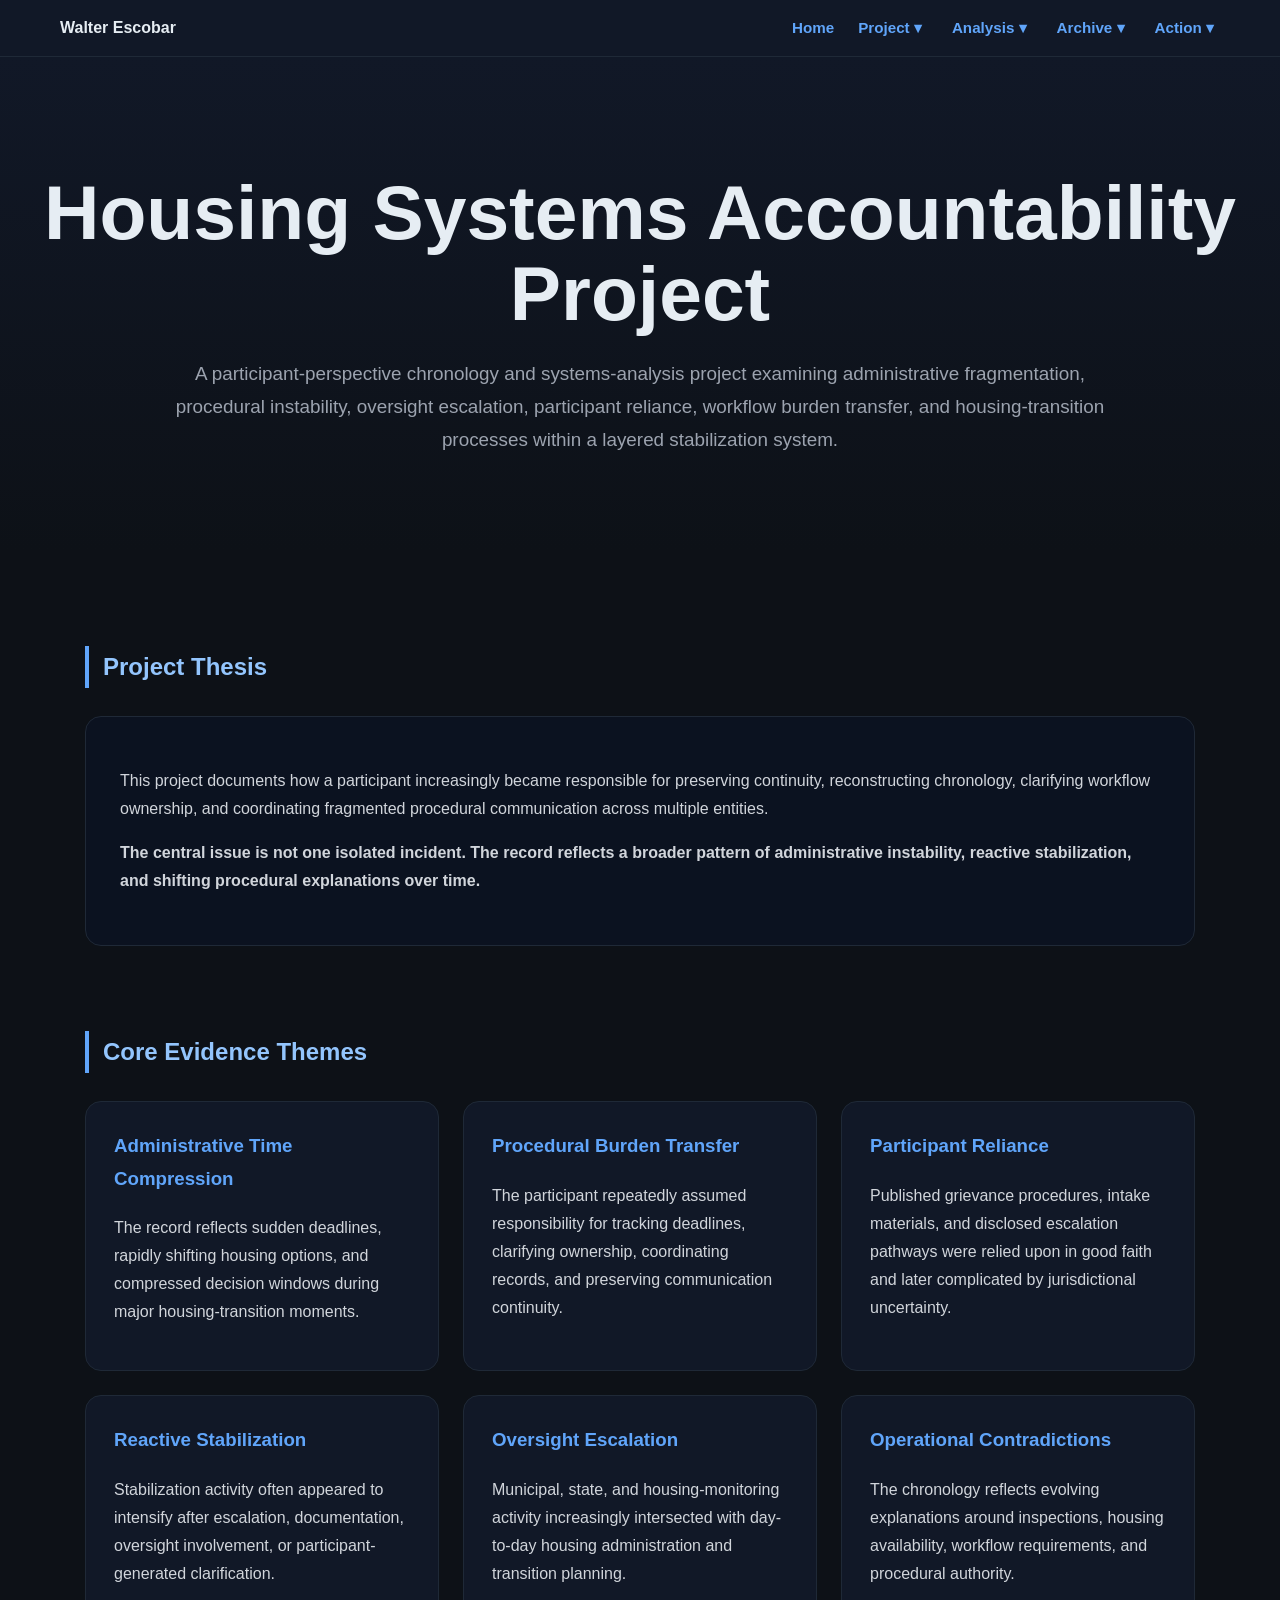
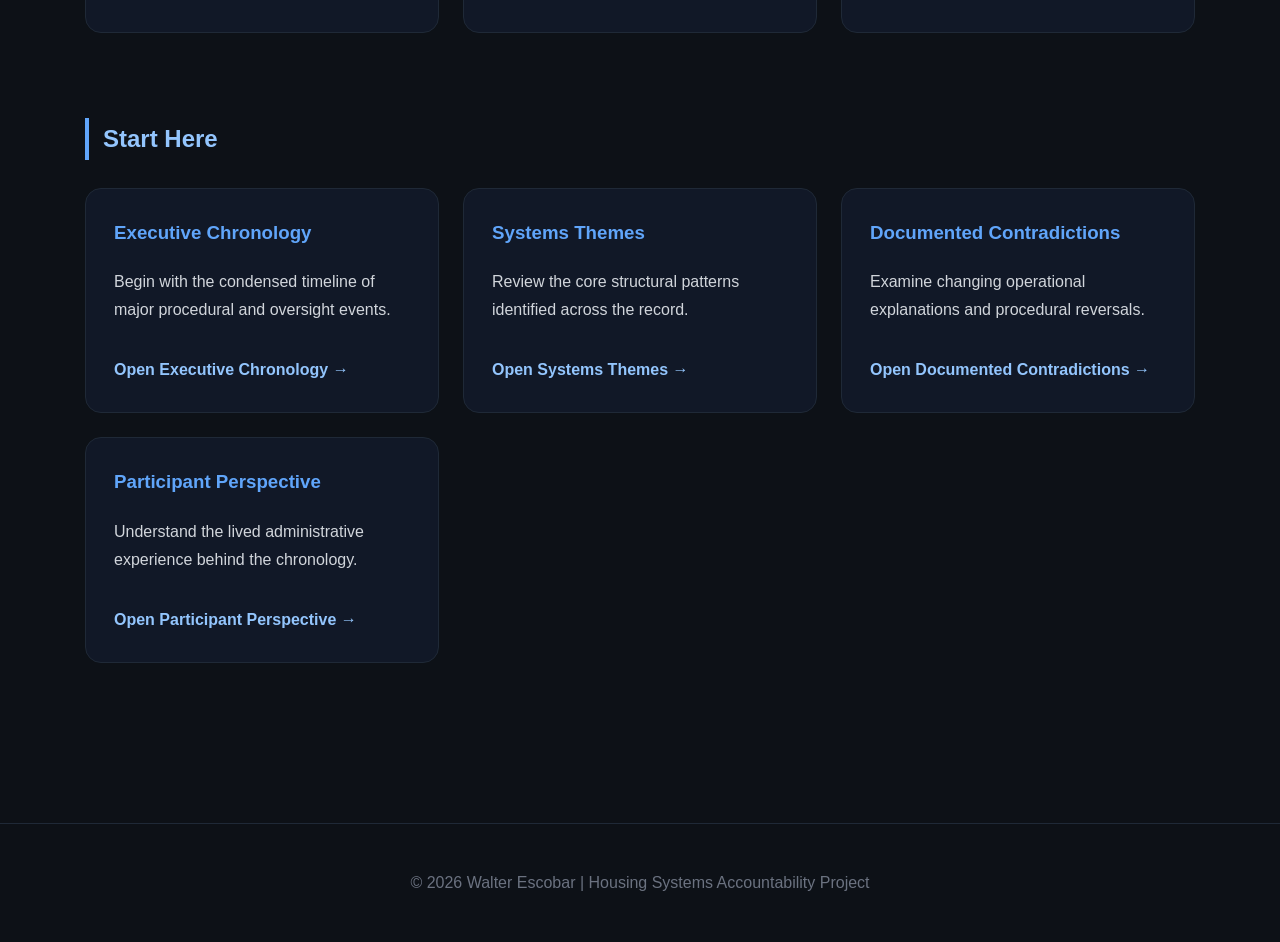
==== index.html @ 6ca8e0bc "Update index.html" ====
<!DOCTYPE html>
<html lang="en">
<head>
<meta charset="UTF-8" />
<meta name="viewport" content="width=device-width, initial-scale=1.0"/>

<title>Walter Escobar | Housing Systems Accountability Project</title>

<style>
:root {
  --bg:#0d1117;
  --panel:#111827;
  --panel2:#0b1220;
  --text:#e6edf3;
  --muted:#9ca3af;
  --soft:#d1d5db;
  --blue:#60a5fa;
  --blue2:#93c5fd;
  --line:#1f2937;
}

* {
  box-sizing:border-box;
}

body {
  margin:0;
  background:var(--bg);
  color:var(--text);
  font-family:Arial, sans-serif;
  line-height:1.75;
}

nav {
  background:var(--panel);
  border-bottom:1px solid var(--line);
  position:sticky;
  top:0;
  z-index:999;
}

.nav-wrap {
  max-width:1200px;
  margin:auto;
  display:flex;
  justify-content:space-between;
  align-items:center;
  padding:14px 20px;
}

.logo {
  color:var(--text);
  text-decoration:none;
  font-weight:bold;
}

.menu {
  display:flex;
  gap:18px;
  align-items:center;
}

.menu a,
.dropbtn {
  color:var(--blue);
  text-decoration:none;
  font-weight:bold;
  background:none;
  border:none;
  font-size:0.95rem;
  cursor:pointer;
}

.menu a:hover,
.dropbtn:hover {
  color:var(--blue2);
}

.dropdown {
  position:relative;
}

.dropdown-content {
  display:none;
  position:absolute;
  top:100%;
  left:0;
  background:var(--panel);
  border:1px solid var(--line);
  border-radius:10px;
  min-width:230px;
  padding:10px 0;
  box-shadow:0 15px 30px rgba(0,0,0,.35);
}

.dropdown-content a {
  display:block;
  padding:10px 16px;
  color:var(--soft);
}

.dropdown-content a:hover {
  background:var(--panel2);
  color:var(--blue2);
}

.dropdown:hover .dropdown-content {
  display:block;
}

.menu-toggle {
  display:none;
}

.menu-icon {
  display:none;
  color:var(--blue);
  font-size:1.6rem;
  cursor:pointer;
}

.hero {
  padding:115px 20px 95px;
  text-align:center;
  background:linear-gradient(to bottom,var(--panel),var(--bg));
}

.hero h1 {
  font-size:clamp(2.5rem,7vw,4.8rem);
  line-height:1.05;
  margin:0 0 24px;
}

.hero p {
  max-width:980px;
  margin:auto;
  color:var(--muted);
  font-size:1.18rem;
}

.container {
  max-width:1150px;
  margin:auto;
  padding:75px 20px;
}

.section {
  margin-bottom:85px;
}

.section h2 {
  color:var(--blue2);
  border-left:4px solid var(--blue);
  padding-left:14px;
  margin-bottom:28px;
}

.statement {
  background:var(--panel2);
  border:1px solid var(--line);
  border-radius:16px;
  padding:34px;
}

.statement p {
  color:var(--soft);
}

.grid {
  display:grid;
  grid-template-columns:repeat(auto-fit,minmax(260px,1fr));
  gap:24px;
}

.card {
  background:var(--panel);
  border:1px solid var(--line);
  border-radius:16px;
  padding:28px;
}

.card h3 {
  margin-top:0;
  color:var(--blue);
}

.card p {
  color:var(--soft);
}

.card a {
  display:inline-block;
  margin-top:16px;
  color:var(--blue2);
  text-decoration:none;
  font-weight:bold;
}

.highlight {
  color:var(--blue2);
  font-weight:bold;
}

footer {
  text-align:center;
  padding:45px 20px;
  border-top:1px solid var(--line);
  color:#6b7280;
}

@media(max-width:800px) {
  .nav-wrap {
    flex-wrap:wrap;
  }

  .menu-icon {
    display:block;
  }

  .menu {
    display:none;
    width:100%;
    flex-direction:column;
    align-items:flex-start;
    padding-top:16px;
  }

  .menu-toggle:checked ~ .menu {
    display:flex;
  }

  .dropdown {
    width:100%;
  }

  .dropbtn {
    padding:8px 0;
  }

  .dropdown-content {
    position:static;
    display:block;
    box-shadow:none;
    border:none;
    background:transparent;
    padding-left:14px;
  }

  .dropdown-content a {
    padding:8px 0;
  }
}
</style>
</head>

<body>

<nav>
  <div class="nav-wrap">
    <a class="logo" href="index.html">Walter Escobar</a>

    <input type="checkbox" id="menu-toggle" class="menu-toggle">
    <label for="menu-toggle" class="menu-icon">☰</label>

    <div class="menu">
      <a href="index.html">Home</a>

      <div class="dropdown">
        <button class="dropbtn">Project ▾</button>
        <div class="dropdown-content">
          <a href="casestudy.html">Case Study</a>
          <a href="participant-perspective.html">Participant Perspective</a>
          <a href="methodology.html">Methodology</a>
        </div>
      </div>

      <div class="dropdown">
        <button class="dropbtn">Analysis ▾</button>
        <div class="dropdown-content">
          <a href="executive-chronology.html">Executive Chronology</a>
          <a href="systems-themes.html">Systems Themes</a>
          <a href="documented-contradictions.html">Documented Contradictions</a>
          <a href="analysis.html">Analysis</a>
        </div>
      </div>

      <div class="dropdown">
        <button class="dropbtn">Archive ▾</button>
        <div class="dropdown-content">
          <a href="timeline.html">Timeline</a>
          <a href="evidence.html">Evidence</a>
        </div>
      </div>

      <div class="dropdown">
        <button class="dropbtn">Action ▾</button>
        <div class="dropdown-content">
          <a href="initiatives.html">Initiatives</a>
          <a href="contact.html">Contact</a>
        </div>
      </div>
    </div>
  </div>
</nav>

<section class="hero">
  <h1>Housing Systems Accountability Project</h1>

  <p>
    A participant-perspective chronology and systems-analysis project examining
    administrative fragmentation, procedural instability, oversight escalation,
    participant reliance, workflow burden transfer, and housing-transition processes
    within a layered stabilization system.
  </p>
</section>

<div class="container">

  <section class="section">
    <h2>Project Thesis</h2>

    <div class="statement">
      <p>
        This project documents how a participant increasingly became responsible for
        preserving continuity, reconstructing chronology, clarifying workflow ownership,
        and coordinating fragmented procedural communication across multiple entities.
      </p>

      <p class="highlight">
        The central issue is not one isolated incident. The record reflects a broader
        pattern of administrative instability, reactive stabilization, and shifting
        procedural explanations over time.
      </p>
    </div>
  </section>

  <section class="section">
    <h2>Core Evidence Themes</h2>

    <div class="grid">

      <div class="card">
        <h3>Administrative Time Compression</h3>
        <p>
          The record reflects sudden deadlines, rapidly shifting housing options,
          and compressed decision windows during major housing-transition moments.
        </p>
      </div>

      <div class="card">
        <h3>Procedural Burden Transfer</h3>
        <p>
          The participant repeatedly assumed responsibility for tracking deadlines,
          clarifying ownership, coordinating records, and preserving communication continuity.
        </p>
      </div>

      <div class="card">
        <h3>Participant Reliance</h3>
        <p>
          Published grievance procedures, intake materials, and disclosed escalation pathways
          were relied upon in good faith and later complicated by jurisdictional uncertainty.
        </p>
      </div>

      <div class="card">
        <h3>Reactive Stabilization</h3>
        <p>
          Stabilization activity often appeared to intensify after escalation,
          documentation, oversight involvement, or participant-generated clarification.
        </p>
      </div>

      <div class="card">
        <h3>Oversight Escalation</h3>
        <p>
          Municipal, state, and housing-monitoring activity increasingly intersected
          with day-to-day housing administration and transition planning.
        </p>
      </div>

      <div class="card">
        <h3>Operational Contradictions</h3>
        <p>
          The chronology reflects evolving explanations around inspections,
          housing availability, workflow requirements, and procedural authority.
        </p>
      </div>

    </div>
  </section>

  <section class="section">
    <h2>Start Here</h2>

    <div class="grid">

      <div class="card">
        <h3>Executive Chronology</h3>
        <p>
          Begin with the condensed timeline of major procedural and oversight events.
        </p>
        <a href="executive-chronology.html">Open Executive Chronology →</a>
      </div>

      <div class="card">
        <h3>Systems Themes</h3>
        <p>
          Review the core structural patterns identified across the record.
        </p>
        <a href="systems-themes.html">Open Systems Themes →</a>
      </div>

      <div class="card">
        <h3>Documented Contradictions</h3>
        <p>
          Examine changing operational explanations and procedural reversals.
        </p>
        <a href="documented-contradictions.html">Open Documented Contradictions →</a>
      </div>

      <div class="card">
        <h3>Participant Perspective</h3>
        <p>
          Understand the lived administrative experience behind the chronology.
        </p>
        <a href="participant-perspective.html">Open Participant Perspective →</a>
      </div>

    </div>
  </section>

</div>

<footer>
  © 2026 Walter Escobar | Housing Systems Accountability Project
</footer>

</body>
</html>
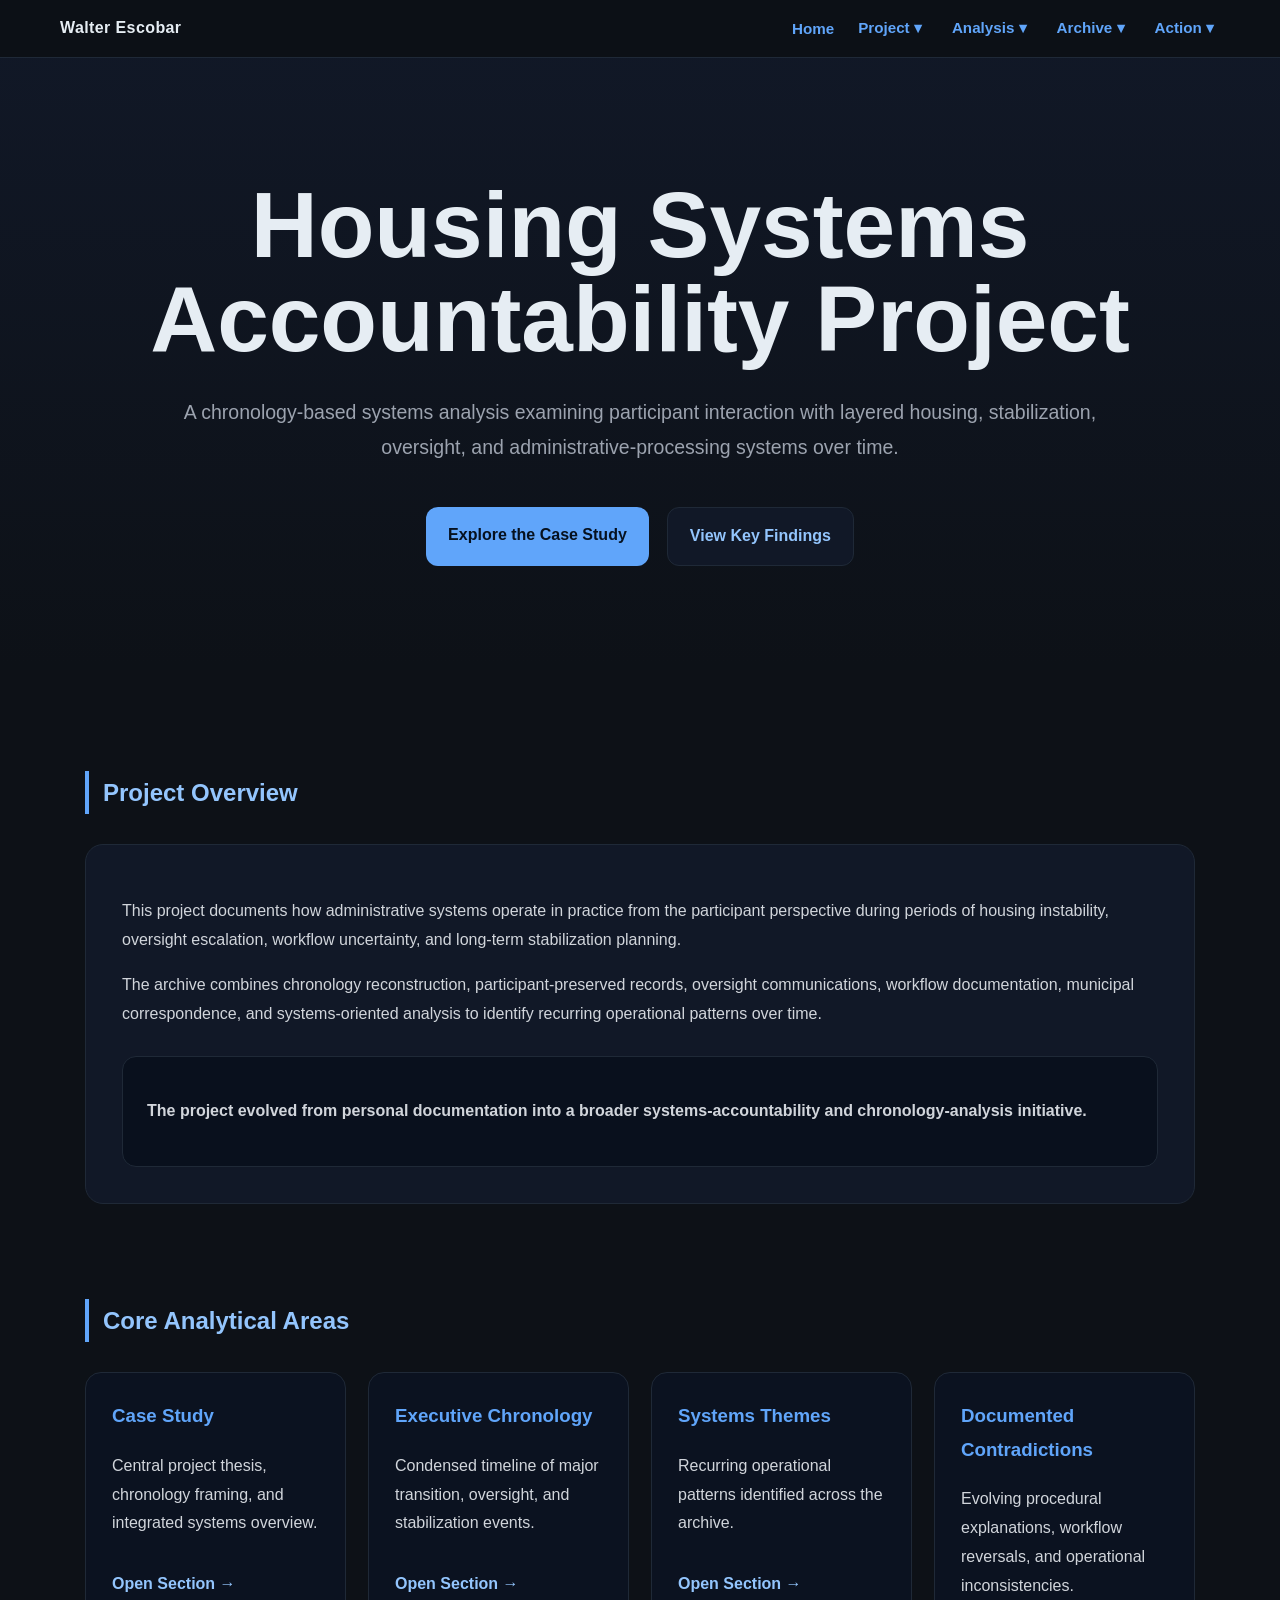
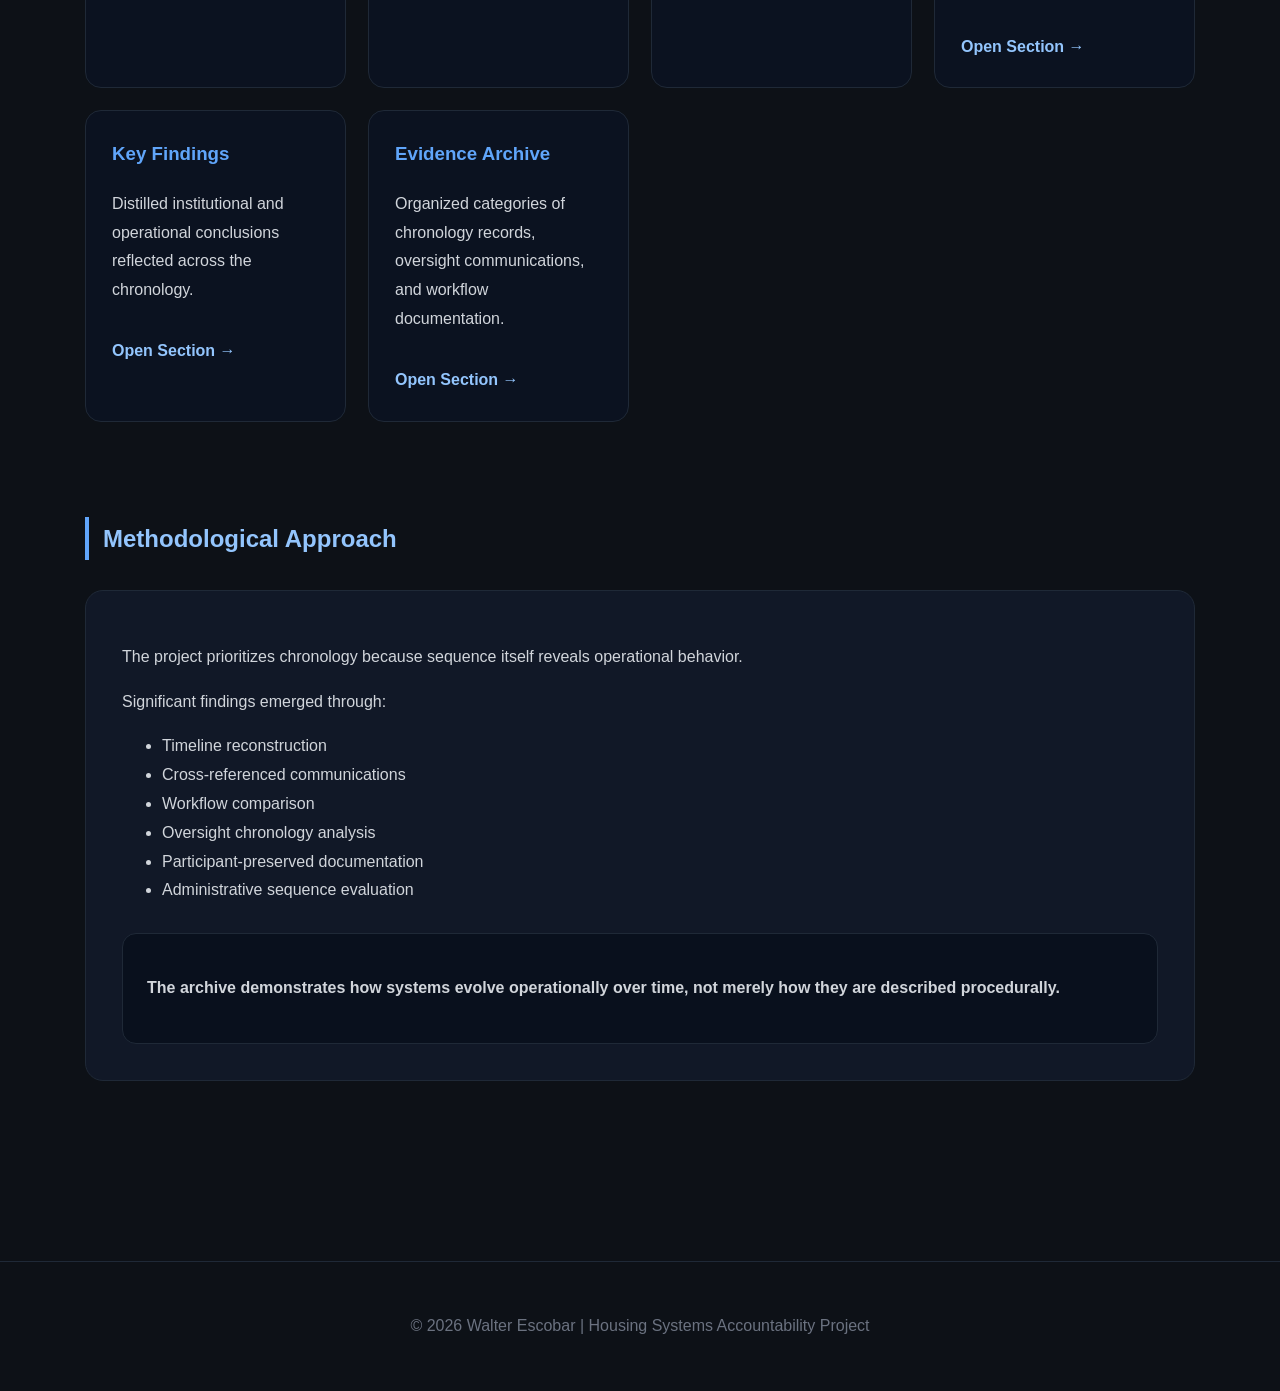
==== commit 7db2a508: "Update index.html" ====
--- a/index.html
+++ b/index.html
@@ -1,3 +1,4 @@
+
 <!DOCTYPE html>
 <html lang="en">
 <head>
@@ -7,7 +8,7 @@
 <title>Walter Escobar | Housing Systems Accountability Project</title>
 
 <style>
-:root {
+:root{
   --bg:#0d1117;
   --panel:#111827;
   --panel2:#0b1220;
@@ -19,176 +20,220 @@
   --line:#1f2937;
 }
 
-* {
+*{
   box-sizing:border-box;
 }
 
-body {
+html{
+  scroll-behavior:smooth;
+}
+
+body{
   margin:0;
   background:var(--bg);
   color:var(--text);
-  font-family:Arial, sans-serif;
-  line-height:1.75;
-}
-
-nav {
-  background:var(--panel);
-  border-bottom:1px solid var(--line);
+  font-family:Arial,sans-serif;
+  line-height:1.8;
+}
+
+nav{
   position:sticky;
   top:0;
   z-index:999;
-}
-
-.nav-wrap {
+  background:rgba(13,17,23,.96);
+  backdrop-filter:blur(10px);
+  border-bottom:1px solid var(--line);
+}
+
+.nav-wrap{
   max-width:1200px;
   margin:auto;
+  padding:14px 20px;
   display:flex;
   justify-content:space-between;
   align-items:center;
-  padding:14px 20px;
-}
-
-.logo {
+}
+
+.logo{
   color:var(--text);
   text-decoration:none;
   font-weight:bold;
-}
-
-.menu {
+  letter-spacing:.4px;
+}
+
+.menu{
   display:flex;
   gap:18px;
   align-items:center;
 }
 
 .menu a,
-.dropbtn {
+.dropbtn{
   color:var(--blue);
   text-decoration:none;
   font-weight:bold;
   background:none;
   border:none;
-  font-size:0.95rem;
   cursor:pointer;
+  font-size:.95rem;
 }
 
 .menu a:hover,
-.dropbtn:hover {
+.dropbtn:hover{
   color:var(--blue2);
 }
 
-.dropdown {
+.dropdown{
   position:relative;
 }
 
-.dropdown-content {
+.dropdown-content{
   display:none;
   position:absolute;
   top:100%;
   left:0;
+  min-width:240px;
   background:var(--panel);
   border:1px solid var(--line);
-  border-radius:10px;
-  min-width:230px;
+  border-radius:12px;
   padding:10px 0;
-  box-shadow:0 15px 30px rgba(0,0,0,.35);
-}
-
-.dropdown-content a {
+  box-shadow:0 18px 35px rgba(0,0,0,.35);
+}
+
+.dropdown-content a{
   display:block;
   padding:10px 16px;
   color:var(--soft);
 }
 
-.dropdown-content a:hover {
+.dropdown-content a:hover{
   background:var(--panel2);
   color:var(--blue2);
 }
 
-.dropdown:hover .dropdown-content {
+.dropdown:hover .dropdown-content{
   display:block;
 }
 
-.menu-toggle {
+.menu-toggle{
   display:none;
 }
 
-.menu-icon {
+.menu-icon{
   display:none;
+  font-size:1.6rem;
   color:var(--blue);
-  font-size:1.6rem;
   cursor:pointer;
 }
 
-.hero {
-  padding:115px 20px 95px;
+.hero{
+  padding:120px 20px 100px;
   text-align:center;
-  background:linear-gradient(to bottom,var(--panel),var(--bg));
-}
-
-.hero h1 {
-  font-size:clamp(2.5rem,7vw,4.8rem);
-  line-height:1.05;
-  margin:0 0 24px;
-}
-
-.hero p {
+  background:
+  linear-gradient(to bottom, rgba(17,24,39,.96), rgba(13,17,23,1));
+}
+
+.hero h1{
+  font-size:clamp(3rem,8vw,5.8rem);
+  line-height:1.02;
+  margin:0 0 28px;
+}
+
+.hero p{
   max-width:980px;
   margin:auto;
   color:var(--muted);
-  font-size:1.18rem;
-}
-
-.container {
+  font-size:1.22rem;
+}
+
+.hero-buttons{
+  margin-top:42px;
+  display:flex;
+  justify-content:center;
+  gap:18px;
+  flex-wrap:wrap;
+}
+
+.btn{
+  display:inline-block;
+  padding:14px 22px;
+  border-radius:12px;
+  text-decoration:none;
+  font-weight:bold;
+  transition:.2s ease;
+}
+
+.primary{
+  background:var(--blue);
+  color:#06111f;
+}
+
+.primary:hover{
+  transform:translateY(-2px);
+}
+
+.secondary{
+  border:1px solid var(--line);
+  color:var(--blue2);
+  background:var(--panel);
+}
+
+.secondary:hover{
+  background:var(--panel2);
+}
+
+.container{
   max-width:1150px;
   margin:auto;
-  padding:75px 20px;
-}
-
-.section {
-  margin-bottom:85px;
-}
-
-.section h2 {
+  padding:85px 20px;
+}
+
+.section{
+  margin-bottom:95px;
+}
+
+.section h2{
   color:var(--blue2);
   border-left:4px solid var(--blue);
   padding-left:14px;
-  margin-bottom:28px;
-}
-
-.statement {
+  margin-bottom:30px;
+}
+
+.card{
+  background:var(--panel);
+  border:1px solid var(--line);
+  border-radius:18px;
+  padding:36px;
+}
+
+.card p,
+.card li{
+  color:var(--soft);
+}
+
+.grid{
+  display:grid;
+  grid-template-columns:repeat(auto-fit,minmax(260px,1fr));
+  gap:22px;
+}
+
+.grid-card{
   background:var(--panel2);
   border:1px solid var(--line);
   border-radius:16px;
-  padding:34px;
-}
-
-.statement p {
-  color:var(--soft);
-}
-
-.grid {
-  display:grid;
-  grid-template-columns:repeat(auto-fit,minmax(260px,1fr));
-  gap:24px;
-}
-
-.card {
-  background:var(--panel);
-  border:1px solid var(--line);
-  border-radius:16px;
-  padding:28px;
-}
-
-.card h3 {
+  padding:26px;
+}
+
+.grid-card h3{
   margin-top:0;
   color:var(--blue);
 }
 
-.card p {
+.grid-card p{
   color:var(--soft);
 }
 
-.card a {
+.grid-card a{
   display:inline-block;
   margin-top:16px;
   color:var(--blue2);
@@ -196,28 +241,41 @@
   font-weight:bold;
 }
 
-.highlight {
+.grid-card a:hover{
+  text-decoration:underline;
+}
+
+.statement{
+  margin-top:28px;
+  background:#09101d;
+  border:1px solid var(--line);
+  border-radius:14px;
+  padding:24px;
+}
+
+.highlight{
   color:var(--blue2);
   font-weight:bold;
 }
 
-footer {
+footer{
   text-align:center;
-  padding:45px 20px;
+  padding:50px 20px;
   border-top:1px solid var(--line);
   color:#6b7280;
 }
 
-@media(max-width:800px) {
-  .nav-wrap {
+@media(max-width:800px){
+
+  .nav-wrap{
     flex-wrap:wrap;
   }
 
-  .menu-icon {
+  .menu-icon{
     display:block;
   }
 
-  .menu {
+  .menu{
     display:none;
     width:100%;
     flex-direction:column;
@@ -225,29 +283,33 @@
     padding-top:16px;
   }
 
-  .menu-toggle:checked ~ .menu {
+  .menu-toggle:checked ~ .menu{
     display:flex;
   }
 
-  .dropdown {
+  .dropdown{
     width:100%;
   }
 
-  .dropbtn {
+  .dropbtn{
     padding:8px 0;
   }
 
-  .dropdown-content {
+  .dropdown-content{
     position:static;
     display:block;
+    border:none;
     box-shadow:none;
-    border:none;
     background:transparent;
     padding-left:14px;
   }
 
-  .dropdown-content a {
+  .dropdown-content a{
     padding:8px 0;
+  }
+
+  .hero{
+    padding:95px 20px 80px;
   }
 }
 </style>
@@ -256,178 +318,285 @@
 <body>
 
 <nav>
+
   <div class="nav-wrap">
-    <a class="logo" href="index.html">Walter Escobar</a>
+
+    <a href="index.html" class="logo">
+      Walter Escobar
+    </a>
 
     <input type="checkbox" id="menu-toggle" class="menu-toggle">
-    <label for="menu-toggle" class="menu-icon">☰</label>
+
+    <label for="menu-toggle" class="menu-icon">
+      ☰
+    </label>
 
     <div class="menu">
+
       <a href="index.html">Home</a>
 
       <div class="dropdown">
-        <button class="dropbtn">Project ▾</button>
+
+        <button class="dropbtn">
+          Project ▾
+        </button>
+
         <div class="dropdown-content">
           <a href="casestudy.html">Case Study</a>
           <a href="participant-perspective.html">Participant Perspective</a>
           <a href="methodology.html">Methodology</a>
         </div>
+
       </div>
 
       <div class="dropdown">
-        <button class="dropbtn">Analysis ▾</button>
+
+        <button class="dropbtn">
+          Analysis ▾
+        </button>
+
         <div class="dropdown-content">
           <a href="executive-chronology.html">Executive Chronology</a>
           <a href="systems-themes.html">Systems Themes</a>
           <a href="documented-contradictions.html">Documented Contradictions</a>
           <a href="analysis.html">Analysis</a>
+          <a href="key-findings.html">Key Findings</a>
         </div>
+
       </div>
 
       <div class="dropdown">
-        <button class="dropbtn">Archive ▾</button>
+
+        <button class="dropbtn">
+          Archive ▾
+        </button>
+
         <div class="dropdown-content">
           <a href="timeline.html">Timeline</a>
           <a href="evidence.html">Evidence</a>
         </div>
+
       </div>
 
       <div class="dropdown">
-        <button class="dropbtn">Action ▾</button>
+
+        <button class="dropbtn">
+          Action ▾
+        </button>
+
         <div class="dropdown-content">
           <a href="initiatives.html">Initiatives</a>
           <a href="contact.html">Contact</a>
         </div>
-      </div>
+
+      </div>
+
     </div>
+
   </div>
+
 </nav>
 
 <section class="hero">
-  <h1>Housing Systems Accountability Project</h1>
+
+  <h1>
+    Housing Systems<br>
+    Accountability Project
+  </h1>
 
   <p>
-    A participant-perspective chronology and systems-analysis project examining
-    administrative fragmentation, procedural instability, oversight escalation,
-    participant reliance, workflow burden transfer, and housing-transition processes
-    within a layered stabilization system.
+    A chronology-based systems analysis examining participant interaction with layered housing,
+    stabilization,
+    oversight,
+    and administrative-processing systems over time.
   </p>
+
+  <div class="hero-buttons">
+
+    <a href="casestudy.html" class="btn primary">
+      Explore the Case Study
+    </a>
+
+    <a href="key-findings.html" class="btn secondary">
+      View Key Findings
+    </a>
+
+  </div>
+
 </section>
 
 <div class="container">
 
   <section class="section">
-    <h2>Project Thesis</h2>
-
-    <div class="statement">
+
+    <h2>Project Overview</h2>
+
+    <div class="card">
+
       <p>
-        This project documents how a participant increasingly became responsible for
-        preserving continuity, reconstructing chronology, clarifying workflow ownership,
-        and coordinating fragmented procedural communication across multiple entities.
+        This project documents how administrative systems operate in practice from the participant perspective during periods of housing instability,
+        oversight escalation,
+        workflow uncertainty,
+        and long-term stabilization planning.
       </p>
 
-      <p class="highlight">
-        The central issue is not one isolated incident. The record reflects a broader
-        pattern of administrative instability, reactive stabilization, and shifting
-        procedural explanations over time.
+      <p>
+        The archive combines chronology reconstruction,
+        participant-preserved records,
+        oversight communications,
+        workflow documentation,
+        municipal correspondence,
+        and systems-oriented analysis to identify recurring operational patterns over time.
       </p>
+
+      <div class="statement">
+
+        <p class="highlight">
+          The project evolved from personal documentation into a broader systems-accountability and chronology-analysis initiative.
+        </p>
+
+      </div>
+
     </div>
+
   </section>
 
   <section class="section">
-    <h2>Core Evidence Themes</h2>
+
+    <h2>Core Analytical Areas</h2>
 
     <div class="grid">
 
-      <div class="card">
-        <h3>Administrative Time Compression</h3>
+      <div class="grid-card">
+
+        <h3>Case Study</h3>
+
         <p>
-          The record reflects sudden deadlines, rapidly shifting housing options,
-          and compressed decision windows during major housing-transition moments.
-        </p>
-      </div>
-
-      <div class="card">
-        <h3>Procedural Burden Transfer</h3>
+          Central project thesis,
+          chronology framing,
+          and integrated systems overview.
+        </p>
+
+        <a href="casestudy.html">
+          Open Section →
+        </a>
+
+      </div>
+
+      <div class="grid-card">
+
+        <h3>Executive Chronology</h3>
+
         <p>
-          The participant repeatedly assumed responsibility for tracking deadlines,
-          clarifying ownership, coordinating records, and preserving communication continuity.
-        </p>
-      </div>
-
-      <div class="card">
-        <h3>Participant Reliance</h3>
+          Condensed timeline of major transition,
+          oversight,
+          and stabilization events.
+        </p>
+
+        <a href="executive-chronology.html">
+          Open Section →
+        </a>
+
+      </div>
+
+      <div class="grid-card">
+
+        <h3>Systems Themes</h3>
+
         <p>
-          Published grievance procedures, intake materials, and disclosed escalation pathways
-          were relied upon in good faith and later complicated by jurisdictional uncertainty.
-        </p>
-      </div>
-
-      <div class="card">
-        <h3>Reactive Stabilization</h3>
+          Recurring operational patterns identified across the archive.
+        </p>
+
+        <a href="systems-themes.html">
+          Open Section →
+        </a>
+
+      </div>
+
+      <div class="grid-card">
+
+        <h3>Documented Contradictions</h3>
+
         <p>
-          Stabilization activity often appeared to intensify after escalation,
-          documentation, oversight involvement, or participant-generated clarification.
-        </p>
-      </div>
-
-      <div class="card">
-        <h3>Oversight Escalation</h3>
+          Evolving procedural explanations,
+          workflow reversals,
+          and operational inconsistencies.
+        </p>
+
+        <a href="documented-contradictions.html">
+          Open Section →
+        </a>
+
+      </div>
+
+      <div class="grid-card">
+
+        <h3>Key Findings</h3>
+
         <p>
-          Municipal, state, and housing-monitoring activity increasingly intersected
-          with day-to-day housing administration and transition planning.
-        </p>
-      </div>
-
-      <div class="card">
-        <h3>Operational Contradictions</h3>
+          Distilled institutional and operational conclusions reflected across the chronology.
+        </p>
+
+        <a href="key-findings.html">
+          Open Section →
+        </a>
+
+      </div>
+
+      <div class="grid-card">
+
+        <h3>Evidence Archive</h3>
+
         <p>
-          The chronology reflects evolving explanations around inspections,
-          housing availability, workflow requirements, and procedural authority.
-        </p>
+          Organized categories of chronology records,
+          oversight communications,
+          and workflow documentation.
+        </p>
+
+        <a href="evidence.html">
+          Open Section →
+        </a>
+
       </div>
 
     </div>
+
   </section>
 
   <section class="section">
-    <h2>Start Here</h2>
-
-    <div class="grid">
-
-      <div class="card">
-        <h3>Executive Chronology</h3>
-        <p>
-          Begin with the condensed timeline of major procedural and oversight events.
-        </p>
-        <a href="executive-chronology.html">Open Executive Chronology →</a>
-      </div>
-
-      <div class="card">
-        <h3>Systems Themes</h3>
-        <p>
-          Review the core structural patterns identified across the record.
-        </p>
-        <a href="systems-themes.html">Open Systems Themes →</a>
-      </div>
-
-      <div class="card">
-        <h3>Documented Contradictions</h3>
-        <p>
-          Examine changing operational explanations and procedural reversals.
-        </p>
-        <a href="documented-contradictions.html">Open Documented Contradictions →</a>
-      </div>
-
-      <div class="card">
-        <h3>Participant Perspective</h3>
-        <p>
-          Understand the lived administrative experience behind the chronology.
-        </p>
-        <a href="participant-perspective.html">Open Participant Perspective →</a>
+
+    <h2>Methodological Approach</h2>
+
+    <div class="card">
+
+      <p>
+        The project prioritizes chronology because sequence itself reveals operational behavior.
+      </p>
+
+      <p>
+        Significant findings emerged through:
+      </p>
+
+      <ul>
+        <li>Timeline reconstruction</li>
+        <li>Cross-referenced communications</li>
+        <li>Workflow comparison</li>
+        <li>Oversight chronology analysis</li>
+        <li>Participant-preserved documentation</li>
+        <li>Administrative sequence evaluation</li>
+      </ul>
+
+      <div class="statement">
+
+        <p class="highlight">
+          The archive demonstrates how systems evolve operationally over time,
+          not merely how they are described procedurally.
+        </p>
+
       </div>
 
     </div>
+
   </section>
 
 </div>
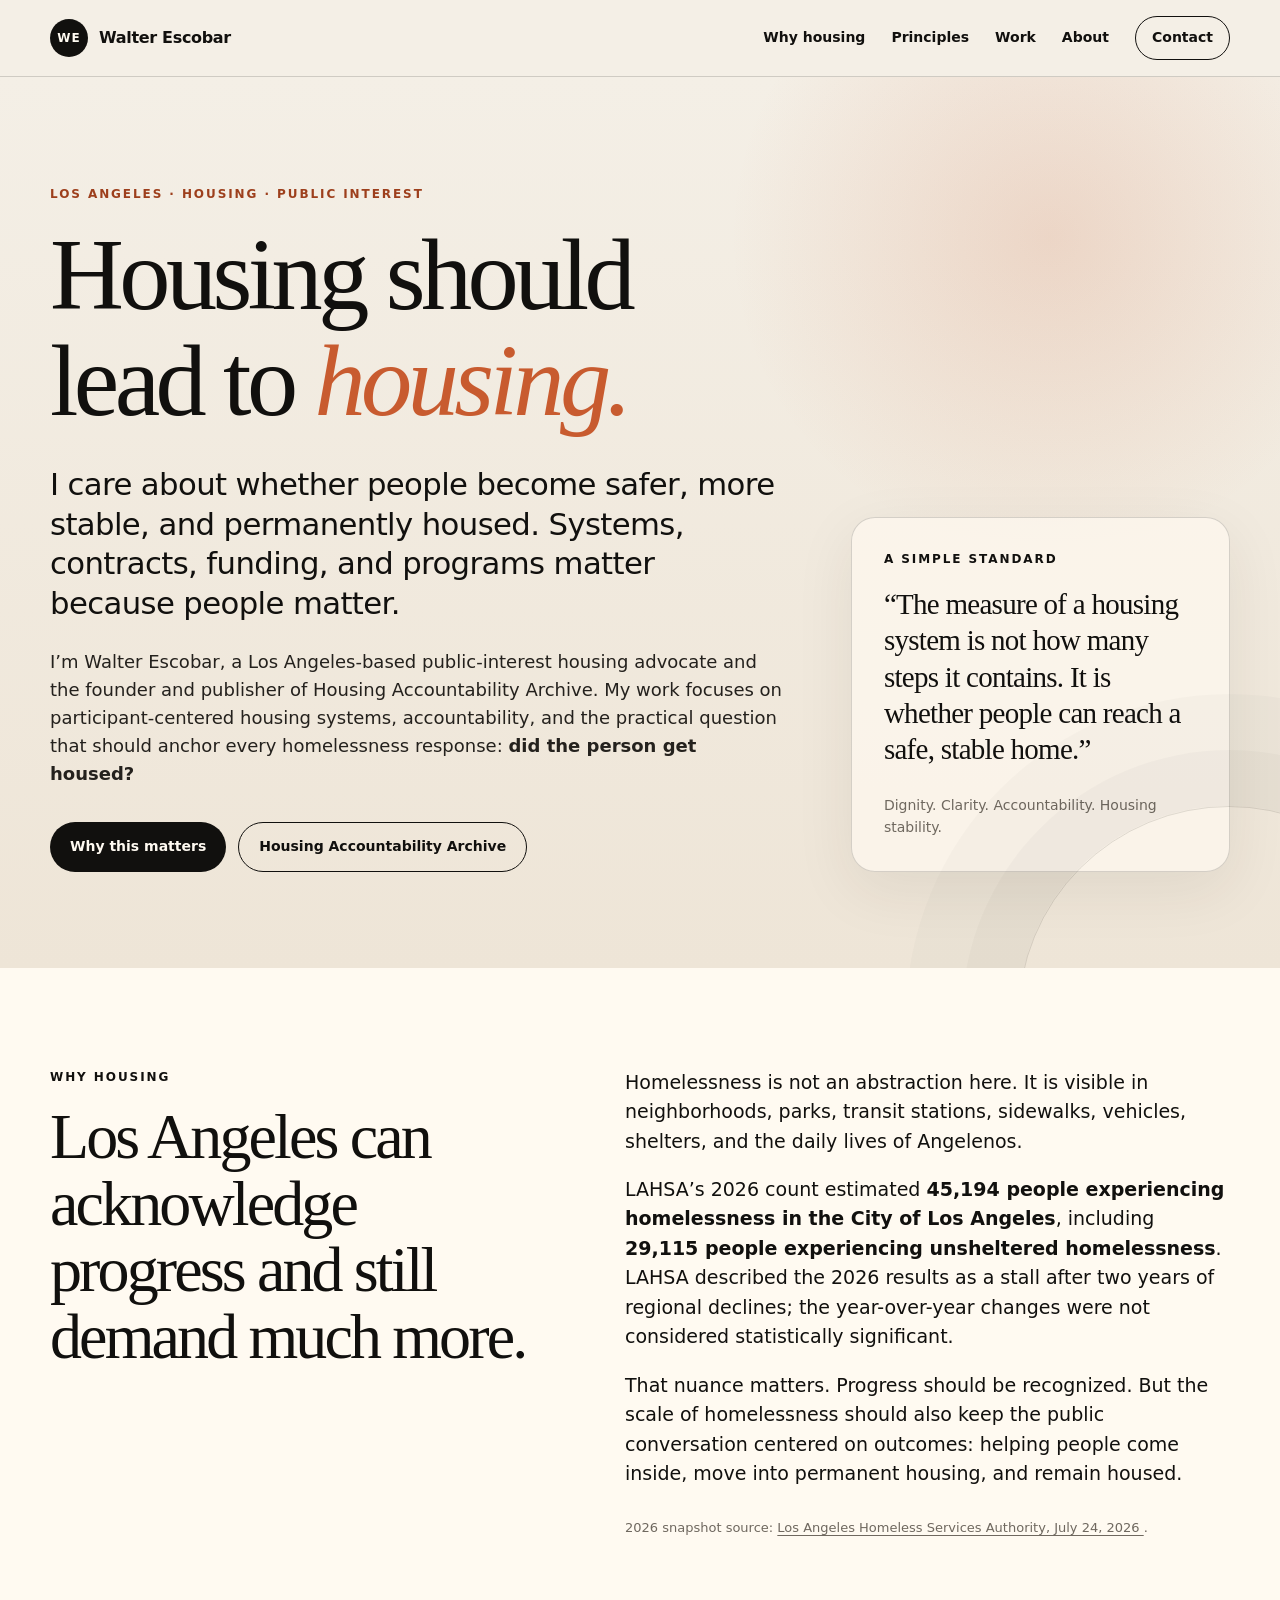
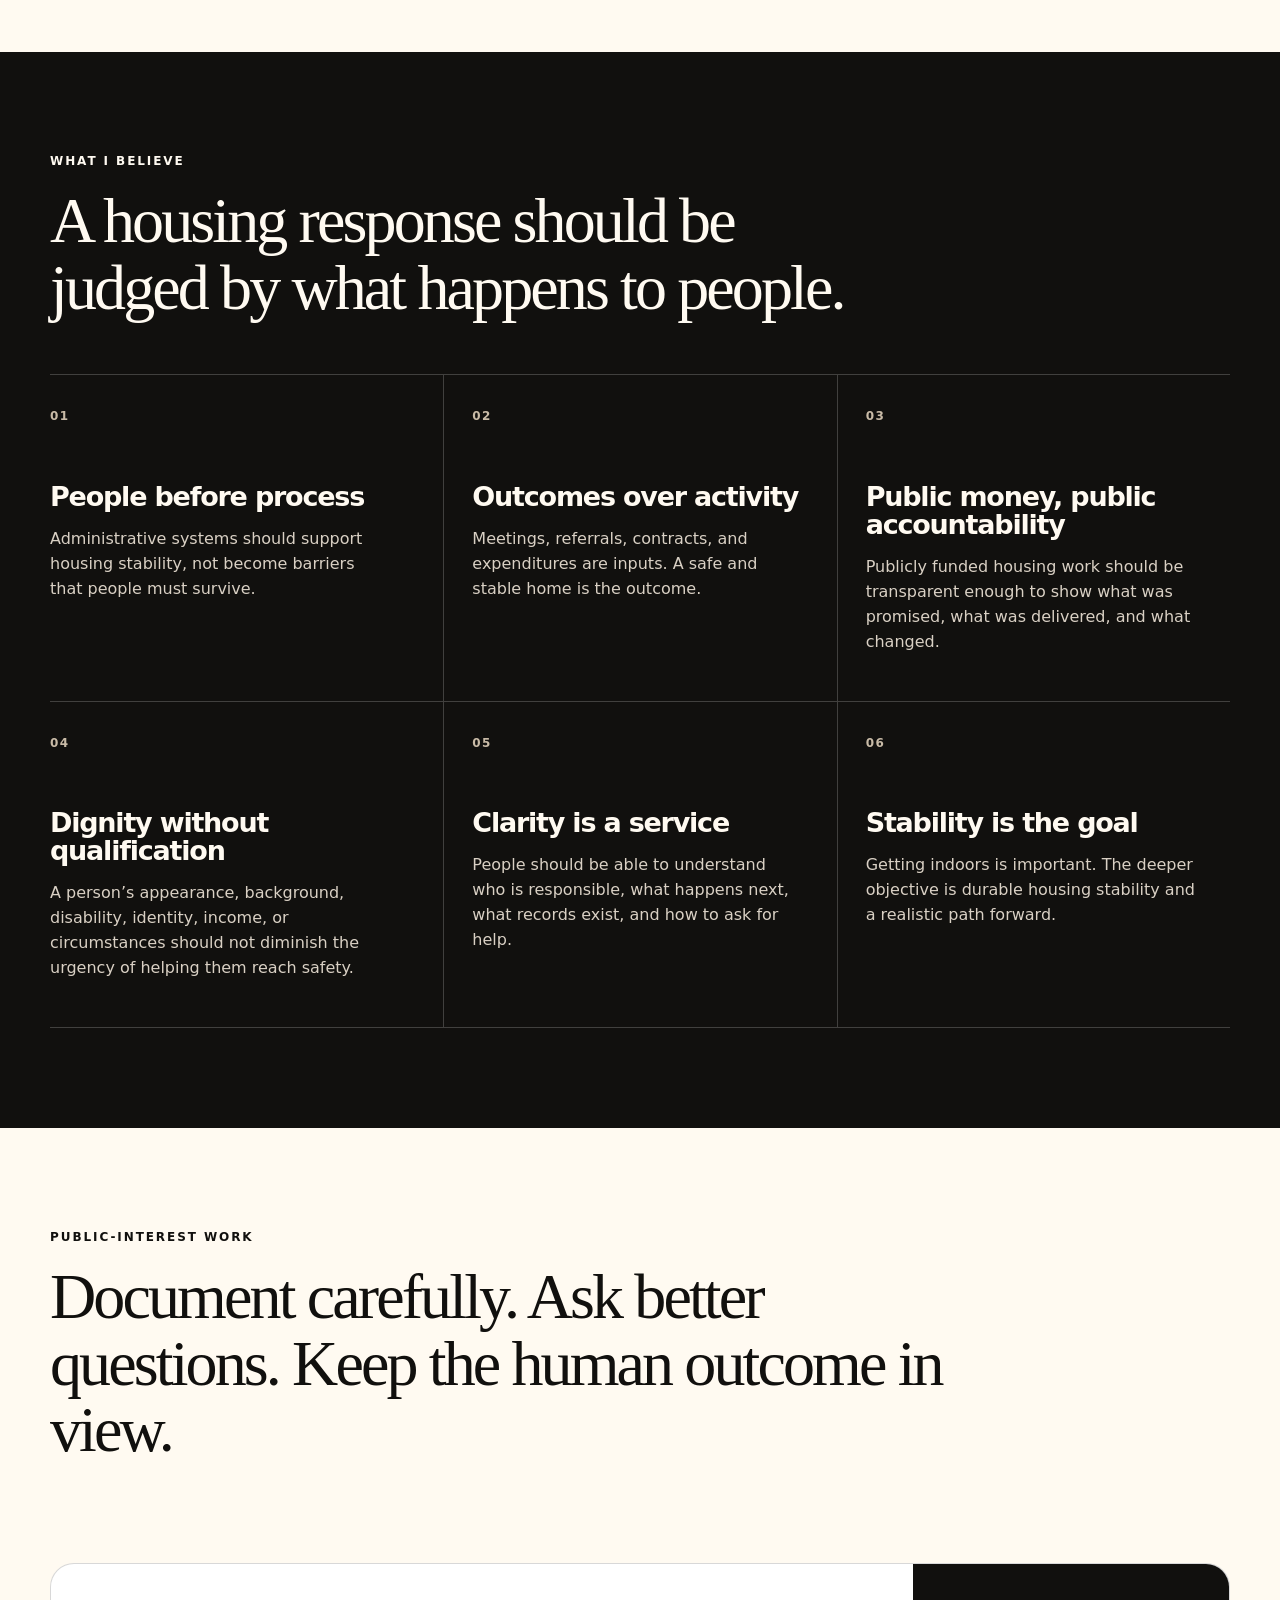
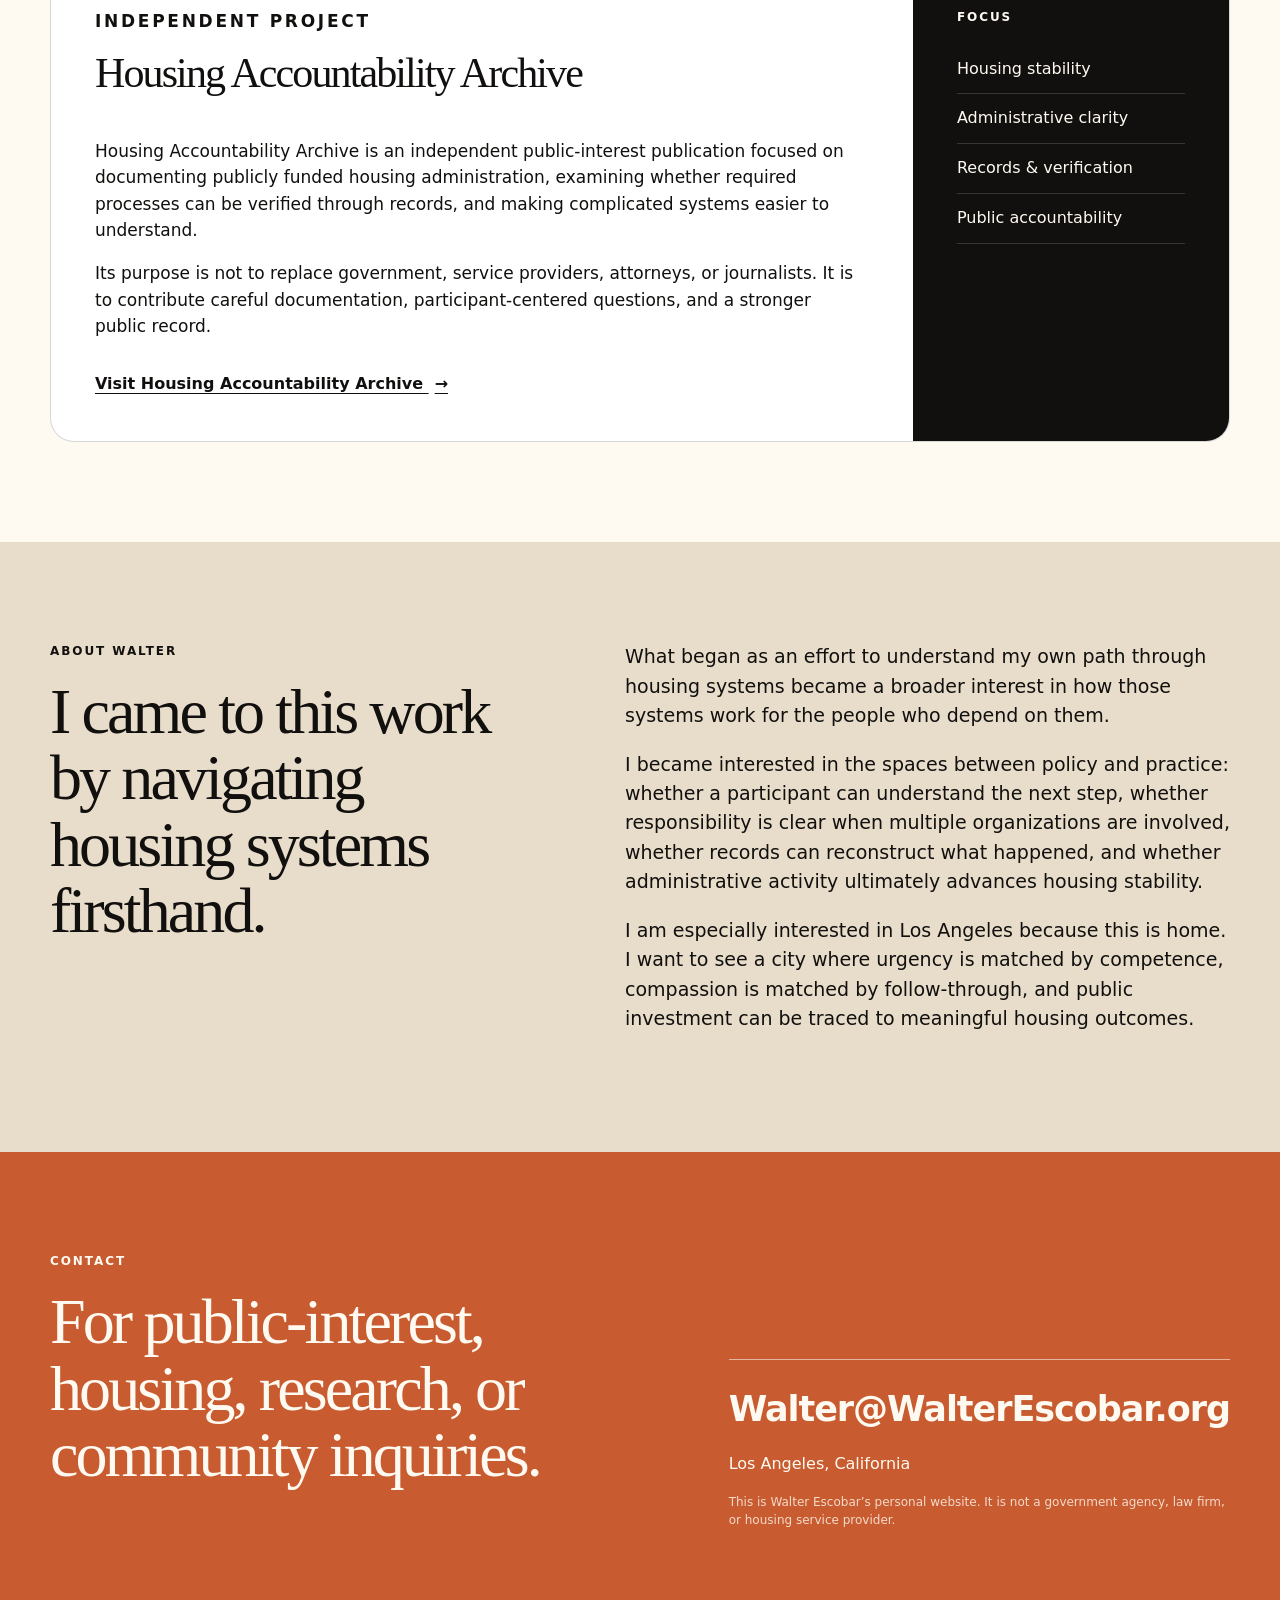
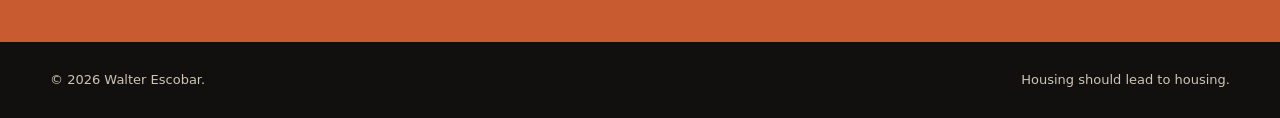
==== commit a3246732: "Add files via upload change the top box to Refresh WalterEscobar.org public profile" ====
--- a/index.html
+++ b/index.html
@@ -1,609 +1,226 @@
-
-<!DOCTYPE html>
+<!doctype html>
 <html lang="en">
 <head>
-<meta charset="UTF-8" />
-<meta name="viewport" content="width=device-width, initial-scale=1.0"/>
-
-<title>Walter Escobar | Housing Systems Accountability Project</title>
-
-<style>
-:root{
-  --bg:#0d1117;
-  --panel:#111827;
-  --panel2:#0b1220;
-  --text:#e6edf3;
-  --muted:#9ca3af;
-  --soft:#d1d5db;
-  --blue:#60a5fa;
-  --blue2:#93c5fd;
-  --line:#1f2937;
-}
-
-*{
-  box-sizing:border-box;
-}
-
-html{
-  scroll-behavior:smooth;
-}
-
-body{
-  margin:0;
-  background:var(--bg);
-  color:var(--text);
-  font-family:Arial,sans-serif;
-  line-height:1.8;
-}
-
-nav{
-  position:sticky;
-  top:0;
-  z-index:999;
-  background:rgba(13,17,23,.96);
-  backdrop-filter:blur(10px);
-  border-bottom:1px solid var(--line);
-}
-
-.nav-wrap{
-  max-width:1200px;
-  margin:auto;
-  padding:14px 20px;
-  display:flex;
-  justify-content:space-between;
-  align-items:center;
-}
-
-.logo{
-  color:var(--text);
-  text-decoration:none;
-  font-weight:bold;
-  letter-spacing:.4px;
-}
-
-.menu{
-  display:flex;
-  gap:18px;
-  align-items:center;
-}
-
-.menu a,
-.dropbtn{
-  color:var(--blue);
-  text-decoration:none;
-  font-weight:bold;
-  background:none;
-  border:none;
-  cursor:pointer;
-  font-size:.95rem;
-}
-
-.menu a:hover,
-.dropbtn:hover{
-  color:var(--blue2);
-}
-
-.dropdown{
-  position:relative;
-}
-
-.dropdown-content{
-  display:none;
-  position:absolute;
-  top:100%;
-  left:0;
-  min-width:240px;
-  background:var(--panel);
-  border:1px solid var(--line);
-  border-radius:12px;
-  padding:10px 0;
-  box-shadow:0 18px 35px rgba(0,0,0,.35);
-}
-
-.dropdown-content a{
-  display:block;
-  padding:10px 16px;
-  color:var(--soft);
-}
-
-.dropdown-content a:hover{
-  background:var(--panel2);
-  color:var(--blue2);
-}
-
-.dropdown:hover .dropdown-content{
-  display:block;
-}
-
-.menu-toggle{
-  display:none;
-}
-
-.menu-icon{
-  display:none;
-  font-size:1.6rem;
-  color:var(--blue);
-  cursor:pointer;
-}
-
-.hero{
-  padding:120px 20px 100px;
-  text-align:center;
-  background:
-  linear-gradient(to bottom, rgba(17,24,39,.96), rgba(13,17,23,1));
-}
-
-.hero h1{
-  font-size:clamp(3rem,8vw,5.8rem);
-  line-height:1.02;
-  margin:0 0 28px;
-}
-
-.hero p{
-  max-width:980px;
-  margin:auto;
-  color:var(--muted);
-  font-size:1.22rem;
-}
-
-.hero-buttons{
-  margin-top:42px;
-  display:flex;
-  justify-content:center;
-  gap:18px;
-  flex-wrap:wrap;
-}
-
-.btn{
-  display:inline-block;
-  padding:14px 22px;
-  border-radius:12px;
-  text-decoration:none;
-  font-weight:bold;
-  transition:.2s ease;
-}
-
-.primary{
-  background:var(--blue);
-  color:#06111f;
-}
-
-.primary:hover{
-  transform:translateY(-2px);
-}
-
-.secondary{
-  border:1px solid var(--line);
-  color:var(--blue2);
-  background:var(--panel);
-}
-
-.secondary:hover{
-  background:var(--panel2);
-}
-
-.container{
-  max-width:1150px;
-  margin:auto;
-  padding:85px 20px;
-}
-
-.section{
-  margin-bottom:95px;
-}
-
-.section h2{
-  color:var(--blue2);
-  border-left:4px solid var(--blue);
-  padding-left:14px;
-  margin-bottom:30px;
-}
-
-.card{
-  background:var(--panel);
-  border:1px solid var(--line);
-  border-radius:18px;
-  padding:36px;
-}
-
-.card p,
-.card li{
-  color:var(--soft);
-}
-
-.grid{
-  display:grid;
-  grid-template-columns:repeat(auto-fit,minmax(260px,1fr));
-  gap:22px;
-}
-
-.grid-card{
-  background:var(--panel2);
-  border:1px solid var(--line);
-  border-radius:16px;
-  padding:26px;
-}
-
-.grid-card h3{
-  margin-top:0;
-  color:var(--blue);
-}
-
-.grid-card p{
-  color:var(--soft);
-}
-
-.grid-card a{
-  display:inline-block;
-  margin-top:16px;
-  color:var(--blue2);
-  text-decoration:none;
-  font-weight:bold;
-}
-
-.grid-card a:hover{
-  text-decoration:underline;
-}
-
-.statement{
-  margin-top:28px;
-  background:#09101d;
-  border:1px solid var(--line);
-  border-radius:14px;
-  padding:24px;
-}
-
-.highlight{
-  color:var(--blue2);
-  font-weight:bold;
-}
-
-footer{
-  text-align:center;
-  padding:50px 20px;
-  border-top:1px solid var(--line);
-  color:#6b7280;
-}
-
-@media(max-width:800px){
-
-  .nav-wrap{
-    flex-wrap:wrap;
-  }
-
-  .menu-icon{
-    display:block;
-  }
-
-  .menu{
-    display:none;
-    width:100%;
-    flex-direction:column;
-    align-items:flex-start;
-    padding-top:16px;
-  }
-
-  .menu-toggle:checked ~ .menu{
-    display:flex;
-  }
-
-  .dropdown{
-    width:100%;
-  }
-
-  .dropbtn{
-    padding:8px 0;
-  }
-
-  .dropdown-content{
-    position:static;
-    display:block;
-    border:none;
-    box-shadow:none;
-    background:transparent;
-    padding-left:14px;
-  }
-
-  .dropdown-content a{
-    padding:8px 0;
-  }
-
-  .hero{
-    padding:95px 20px 80px;
-  }
-}
-</style>
+  <meta charset="utf-8">
+  <meta name="viewport" content="width=device-width, initial-scale=1">
+  <title>Walter Escobar | Housing, Accountability & Los Angeles</title>
+  <meta name="description" content="Walter Escobar is a Los Angeles-based public-interest housing advocate and founder of Housing Accountability Archive, focused on housing stability, accountability, and participant-centered systems.">
+  <meta name="theme-color" content="#11100e">
+  <link rel="canonical" href="https://walterescobar.org/">
+
+  <meta property="og:type" content="website">
+  <meta property="og:title" content="Walter Escobar | Housing, Accountability & Los Angeles">
+  <meta property="og:description" content="Housing should lead to housing. Public-interest advocacy focused on dignity, accountability, and measurable housing stability in Los Angeles.">
+  <meta property="og:url" content="https://walterescobar.org/">
+
+  <link rel="stylesheet" href="styles.css">
 </head>
-
 <body>
-
-<nav>
-
-  <div class="nav-wrap">
-
-    <a href="index.html" class="logo">
-      Walter Escobar
-    </a>
-
-    <input type="checkbox" id="menu-toggle" class="menu-toggle">
-
-    <label for="menu-toggle" class="menu-icon">
-      ☰
-    </label>
-
-    <div class="menu">
-
-      <a href="index.html">Home</a>
-
-      <div class="dropdown">
-
-        <button class="dropbtn">
-          Project ▾
-        </button>
-
-        <div class="dropdown-content">
-          <a href="casestudy.html">Case Study</a>
-          <a href="participant-perspective.html">Participant Perspective</a>
-          <a href="methodology.html">Methodology</a>
-        </div>
-
-      </div>
-
-      <div class="dropdown">
-
-        <button class="dropbtn">
-          Analysis ▾
-        </button>
-
-        <div class="dropdown-content">
-          <a href="executive-chronology.html">Executive Chronology</a>
-          <a href="systems-themes.html">Systems Themes</a>
-          <a href="documented-contradictions.html">Documented Contradictions</a>
-          <a href="analysis.html">Analysis</a>
-          <a href="key-findings.html">Key Findings</a>
-        </div>
-
-      </div>
-
-      <div class="dropdown">
-
-        <button class="dropbtn">
-          Archive ▾
-        </button>
-
-        <div class="dropdown-content">
-          <a href="timeline.html">Timeline</a>
-          <a href="evidence.html">Evidence</a>
-        </div>
-
-      </div>
-
-      <div class="dropdown">
-
-        <button class="dropbtn">
-          Action ▾
-        </button>
-
-        <div class="dropdown-content">
-          <a href="initiatives.html">Initiatives</a>
-          <a href="contact.html">Contact</a>
-        </div>
-
-      </div>
-
+  <a class="skip-link" href="#main">Skip to content</a>
+
+  <header class="site-header">
+    <div class="shell nav-wrap">
+      <a class="brand" href="#top" aria-label="Walter Escobar home">
+        <span class="brand-mark">WE</span>
+        <span class="brand-text">Walter Escobar</span>
+      </a>
+      <button class="nav-toggle" aria-expanded="false" aria-controls="nav">Menu</button>
+      <nav id="nav" class="nav" aria-label="Primary navigation">
+        <a href="#why">Why housing</a>
+        <a href="#principles">Principles</a>
+        <a href="#work">Work</a>
+        <a href="#about">About</a>
+        <a class="nav-contact" href="mailto:Walter@WalterEscobar.org">Contact</a>
+      </nav>
     </div>
-
-  </div>
-
-</nav>
-
-<section class="hero">
-
-  <h1>
-    Housing Systems<br>
-    Accountability Project
-  </h1>
-
-  <p>
-    A chronology-based systems analysis examining participant interaction with layered housing,
-    stabilization,
-    oversight,
-    and administrative-processing systems over time.
-  </p>
-
-  <div class="hero-buttons">
-
-    <a href="casestudy.html" class="btn primary">
-      Explore the Case Study
-    </a>
-
-    <a href="key-findings.html" class="btn secondary">
-      View Key Findings
-    </a>
-
-  </div>
-
-</section>
-
-<div class="container">
-
-  <section class="section">
-
-    <h2>Project Overview</h2>
-
-    <div class="card">
-
-      <p>
-        This project documents how administrative systems operate in practice from the participant perspective during periods of housing instability,
-        oversight escalation,
-        workflow uncertainty,
-        and long-term stabilization planning.
-      </p>
-
-      <p>
-        The archive combines chronology reconstruction,
-        participant-preserved records,
-        oversight communications,
-        workflow documentation,
-        municipal correspondence,
-        and systems-oriented analysis to identify recurring operational patterns over time.
-      </p>
-
-      <div class="statement">
-
-        <p class="highlight">
-          The project evolved from personal documentation into a broader systems-accountability and chronology-analysis initiative.
-        </p>
-
-      </div>
-
+  </header>
+
+  <main id="main">
+    <section id="top" class="hero">
+      <div class="shell hero-grid">
+        <div class="hero-copy">
+          <p class="eyebrow">Los Angeles · Housing · Public Interest</p>
+          <h1>Housing should lead to <em>housing.</em></h1>
+          <p class="lede">
+            I care about whether people become safer, more stable, and permanently housed.
+            Systems, contracts, funding, and programs matter because people matter.
+          </p>
+          <p class="hero-sub">
+            I’m Walter Escobar, a Los Angeles-based public-interest housing advocate and the founder and publisher of
+            Housing Accountability Archive. My work focuses on participant-centered housing systems,
+            accountability, and the practical question that should anchor every homelessness response:
+            <strong>did the person get housed?</strong>
+          </p>
+          <div class="hero-actions">
+            <a class="button primary" href="#why">Why this matters</a>
+            <a class="button secondary" href="https://www.housingaccountabilityarchive.org/" rel="noopener">Housing Accountability Archive</a>
+          </div>
+        </div>
+
+        <aside class="hero-card" aria-label="Statement of purpose">
+          <p class="card-kicker">A simple standard</p>
+          <blockquote>
+            “The measure of a housing system is not how many steps it contains. It is whether people can reach a safe, stable home.”
+          </blockquote>
+          <p class="card-note">Dignity. Clarity. Accountability. Housing stability.</p>
+        </aside>
+      </div>
+    </section>
+
+    <section id="why" class="section section-light">
+      <div class="shell split">
+        <div>
+          <p class="section-label">Why housing</p>
+          <h2>Los Angeles can acknowledge progress and still demand much more.</h2>
+        </div>
+        <div class="prose">
+          <p>
+            Homelessness is not an abstraction here. It is visible in neighborhoods, parks, transit stations,
+            sidewalks, vehicles, shelters, and the daily lives of Angelenos.
+          </p>
+          <p>
+            LAHSA’s 2026 count estimated <strong>45,194 people experiencing homelessness in the City of Los Angeles</strong>,
+            including <strong>29,115 people experiencing unsheltered homelessness</strong>. LAHSA described the 2026 results
+            as a stall after two years of regional declines; the year-over-year changes were not considered statistically significant.
+          </p>
+          <p>
+            That nuance matters. Progress should be recognized. But the scale of homelessness should also keep the public conversation
+            centered on outcomes: helping people come inside, move into permanent housing, and remain housed.
+          </p>
+          <p class="source-note">
+            2026 snapshot source:
+            <a href="https://www.lahsa.org/news/News/News?article=1079-2026-homeless-count-reveals-bottleneck-stymied-progress" rel="noopener">
+              Los Angeles Homeless Services Authority, July 24, 2026
+            </a>.
+          </p>
+        </div>
+      </div>
+    </section>
+
+    <section id="principles" class="section section-dark">
+      <div class="shell">
+        <p class="section-label">What I believe</p>
+        <h2 class="principles-title">A housing response should be judged by what happens to people.</h2>
+        <div class="principles-grid">
+          <article>
+            <span>01</span>
+            <h3>People before process</h3>
+            <p>Administrative systems should support housing stability, not become barriers that people must survive.</p>
+          </article>
+          <article>
+            <span>02</span>
+            <h3>Outcomes over activity</h3>
+            <p>Meetings, referrals, contracts, and expenditures are inputs. A safe and stable home is the outcome.</p>
+          </article>
+          <article>
+            <span>03</span>
+            <h3>Public money, public accountability</h3>
+            <p>Publicly funded housing work should be transparent enough to show what was promised, what was delivered, and what changed.</p>
+          </article>
+          <article>
+            <span>04</span>
+            <h3>Dignity without qualification</h3>
+            <p>A person’s appearance, background, disability, identity, income, or circumstances should not diminish the urgency of helping them reach safety.</p>
+          </article>
+          <article>
+            <span>05</span>
+            <h3>Clarity is a service</h3>
+            <p>People should be able to understand who is responsible, what happens next, what records exist, and how to ask for help.</p>
+          </article>
+          <article>
+            <span>06</span>
+            <h3>Stability is the goal</h3>
+            <p>Getting indoors is important. The deeper objective is durable housing stability and a realistic path forward.</p>
+          </article>
+        </div>
+      </div>
+    </section>
+
+    <section id="work" class="section section-light">
+      <div class="shell">
+        <div class="section-heading-row">
+          <div>
+            <p class="section-label">Public-interest work</p>
+            <h2>Document carefully. Ask better questions. Keep the human outcome in view.</h2>
+          </div>
+        </div>
+
+        <div class="work-card">
+          <div class="work-card-copy">
+            <p class="work-tag">Independent project</p>
+            <h3>Housing Accountability Archive</h3>
+            <p>
+              Housing Accountability Archive is an independent public-interest publication focused on documenting
+              publicly funded housing administration, examining whether required processes can be verified through records,
+              and making complicated systems easier to understand.
+            </p>
+            <p>
+              Its purpose is not to replace government, service providers, attorneys, or journalists. It is to contribute
+              careful documentation, participant-centered questions, and a stronger public record.
+            </p>
+            <a class="text-link" href="https://www.housingaccountabilityarchive.org/" rel="noopener">
+              Visit Housing Accountability Archive <span aria-hidden="true">→</span>
+            </a>
+          </div>
+          <div class="work-card-aside">
+            <p class="mini-label">Focus</p>
+            <p>Housing stability</p>
+            <p>Administrative clarity</p>
+            <p>Records & verification</p>
+            <p>Public accountability</p>
+          </div>
+        </div>
+      </div>
+    </section>
+
+    <section id="about" class="section section-warm">
+      <div class="shell split">
+        <div>
+          <p class="section-label">About Walter</p>
+          <h2>I came to this work by navigating housing systems firsthand.</h2>
+        </div>
+        <div class="prose">
+          <p>
+            What began as an effort to understand my own path through housing systems became a broader interest in how those
+            systems work for the people who depend on them.
+          </p>
+          <p>
+            I became interested in the spaces between policy and practice: whether a participant can understand the next step,
+            whether responsibility is clear when multiple organizations are involved, whether records can reconstruct what happened,
+            and whether administrative activity ultimately advances housing stability.
+          </p>
+          <p>
+            I am especially interested in Los Angeles because this is home. I want to see a city where urgency is matched by
+            competence, compassion is matched by follow-through, and public investment can be traced to meaningful housing outcomes.
+          </p>
+        </div>
+      </div>
+    </section>
+
+    <section class="section contact-section">
+      <div class="shell contact-grid">
+        <div>
+          <p class="section-label">Contact</p>
+          <h2>For public-interest, housing, research, or community inquiries.</h2>
+        </div>
+        <div class="contact-box">
+          <a class="email-link" href="mailto:Walter@WalterEscobar.org">Walter@WalterEscobar.org</a>
+          <p>Los Angeles, California</p>
+          <p class="small">
+            This is Walter Escobar’s personal website. It is not a government agency, law firm, or housing service provider.
+          </p>
+        </div>
+      </div>
+    </section>
+  </main>
+
+  <footer class="site-footer">
+    <div class="shell footer-wrap">
+      <p>© <span id="year"></span> Walter Escobar.</p>
+      <p>Housing should lead to housing.</p>
     </div>
-
-  </section>
-
-  <section class="section">
-
-    <h2>Core Analytical Areas</h2>
-
-    <div class="grid">
-
-      <div class="grid-card">
-
-        <h3>Case Study</h3>
-
-        <p>
-          Central project thesis,
-          chronology framing,
-          and integrated systems overview.
-        </p>
-
-        <a href="casestudy.html">
-          Open Section →
-        </a>
-
-      </div>
-
-      <div class="grid-card">
-
-        <h3>Executive Chronology</h3>
-
-        <p>
-          Condensed timeline of major transition,
-          oversight,
-          and stabilization events.
-        </p>
-
-        <a href="executive-chronology.html">
-          Open Section →
-        </a>
-
-      </div>
-
-      <div class="grid-card">
-
-        <h3>Systems Themes</h3>
-
-        <p>
-          Recurring operational patterns identified across the archive.
-        </p>
-
-        <a href="systems-themes.html">
-          Open Section →
-        </a>
-
-      </div>
-
-      <div class="grid-card">
-
-        <h3>Documented Contradictions</h3>
-
-        <p>
-          Evolving procedural explanations,
-          workflow reversals,
-          and operational inconsistencies.
-        </p>
-
-        <a href="documented-contradictions.html">
-          Open Section →
-        </a>
-
-      </div>
-
-      <div class="grid-card">
-
-        <h3>Key Findings</h3>
-
-        <p>
-          Distilled institutional and operational conclusions reflected across the chronology.
-        </p>
-
-        <a href="key-findings.html">
-          Open Section →
-        </a>
-
-      </div>
-
-      <div class="grid-card">
-
-        <h3>Evidence Archive</h3>
-
-        <p>
-          Organized categories of chronology records,
-          oversight communications,
-          and workflow documentation.
-        </p>
-
-        <a href="evidence.html">
-          Open Section →
-        </a>
-
-      </div>
-
-    </div>
-
-  </section>
-
-  <section class="section">
-
-    <h2>Methodological Approach</h2>
-
-    <div class="card">
-
-      <p>
-        The project prioritizes chronology because sequence itself reveals operational behavior.
-      </p>
-
-      <p>
-        Significant findings emerged through:
-      </p>
-
-      <ul>
-        <li>Timeline reconstruction</li>
-        <li>Cross-referenced communications</li>
-        <li>Workflow comparison</li>
-        <li>Oversight chronology analysis</li>
-        <li>Participant-preserved documentation</li>
-        <li>Administrative sequence evaluation</li>
-      </ul>
-
-      <div class="statement">
-
-        <p class="highlight">
-          The archive demonstrates how systems evolve operationally over time,
-          not merely how they are described procedurally.
-        </p>
-
-      </div>
-
-    </div>
-
-  </section>
-
-</div>
-
-<footer>
-  © 2026 Walter Escobar | Housing Systems Accountability Project
-</footer>
-
+  </footer>
+
+  <script src="script.js"></script>
 </body>
-</html>+</html>
--- a/styles.css
+++ b/styles.css
@@ -0,0 +1,188 @@
+
+:root {
+  --ink: #11100e;
+  --ink-soft: #24211d;
+  --paper: #f4efe6;
+  --paper-2: #fffaf1;
+  --warm: #e8ddca;
+  --accent: #c85b2f;
+  --accent-dark: #9d3f1c;
+  --line: rgba(17,16,14,.16);
+  --muted: #6f685f;
+  --max: 1180px;
+  --radius: 24px;
+}
+
+* { box-sizing: border-box; }
+html { scroll-behavior: smooth; }
+body {
+  margin: 0;
+  color: var(--ink);
+  background: var(--paper);
+  font-family: Inter, ui-sans-serif, system-ui, -apple-system, BlinkMacSystemFont, "Segoe UI", sans-serif;
+  line-height: 1.55;
+  -webkit-font-smoothing: antialiased;
+}
+a { color: inherit; }
+img { max-width: 100%; }
+.shell { width: min(var(--max), calc(100% - 40px)); margin: 0 auto; }
+.skip-link {
+  position: fixed; left: 12px; top: -100px; z-index: 1000;
+  background: #fff; color: #000; padding: 10px 14px; border-radius: 8px;
+}
+.skip-link:focus { top: 12px; }
+
+.site-header {
+  position: sticky; top: 0; z-index: 100;
+  background: rgba(244,239,230,.9);
+  backdrop-filter: blur(12px);
+  border-bottom: 1px solid var(--line);
+}
+.nav-wrap {
+  min-height: 76px;
+  display: flex; align-items: center; justify-content: space-between; gap: 24px;
+}
+.brand { display: inline-flex; align-items: center; gap: 11px; text-decoration: none; font-weight: 750; }
+.brand-mark {
+  width: 38px; height: 38px; display: grid; place-items: center;
+  border-radius: 50%; background: var(--ink); color: var(--paper-2);
+  font-size: 12px; letter-spacing: .08em;
+}
+.brand-text { letter-spacing: -.02em; }
+.nav { display: flex; align-items: center; gap: 26px; }
+.nav a { text-decoration: none; font-size: 14px; font-weight: 650; }
+.nav a:hover { color: var(--accent-dark); }
+.nav-contact {
+  padding: 10px 16px; border: 1px solid var(--ink); border-radius: 999px;
+}
+.nav-toggle {
+  display: none; border: 1px solid var(--line); background: transparent;
+  padding: 9px 12px; border-radius: 999px; font: inherit; font-weight: 700;
+}
+
+.hero {
+  position: relative;
+  padding: 108px 0 96px;
+  background:
+    radial-gradient(circle at 82% 18%, rgba(200,91,47,.16), transparent 25%),
+    linear-gradient(180deg, var(--paper) 0%, #eee5d7 100%);
+  overflow: hidden;
+}
+.hero::after {
+  content: ""; position: absolute; width: 420px; height: 420px; right: -160px; bottom: -260px;
+  border: 1px solid rgba(17,16,14,.12); border-radius: 50%;
+  box-shadow: 0 0 0 56px rgba(17,16,14,.025), 0 0 0 112px rgba(17,16,14,.018);
+}
+.hero-grid { display: grid; grid-template-columns: 1.45fr .75fr; gap: 68px; align-items: end; }
+.eyebrow, .section-label, .card-kicker, .work-tag, .mini-label {
+  margin: 0 0 18px; text-transform: uppercase; letter-spacing: .16em;
+  font-size: 12px; font-weight: 800;
+}
+.eyebrow { color: var(--accent-dark); }
+h1, h2, h3 { margin-top: 0; line-height: 1.04; letter-spacing: -.045em; }
+h1 { font-family: Georgia, "Times New Roman", serif; font-size: clamp(58px, 8vw, 104px); font-weight: 500; max-width: 800px; margin-bottom: 30px; }
+h1 em { color: var(--accent); font-weight: 500; }
+h2 { font-family: Georgia, "Times New Roman", serif; font-size: clamp(40px, 5vw, 67px); font-weight: 500; }
+h3 { font-size: 24px; }
+.lede { max-width: 760px; font-size: clamp(22px, 2.4vw, 31px); line-height: 1.3; letter-spacing: -.02em; margin: 0 0 24px; }
+.hero-sub { max-width: 760px; font-size: 18px; color: var(--ink-soft); }
+.hero-actions { display: flex; flex-wrap: wrap; gap: 12px; margin-top: 34px; }
+.button {
+  display: inline-flex; align-items: center; justify-content: center; min-height: 50px;
+  padding: 0 20px; border-radius: 999px; text-decoration: none; font-weight: 800; font-size: 14px;
+}
+.button.primary { background: var(--ink); color: var(--paper-2); }
+.button.secondary { border: 1px solid var(--ink); }
+.button:hover { transform: translateY(-1px); }
+
+.hero-card {
+  position: relative; padding: 32px; border: 1px solid var(--line); border-radius: var(--radius);
+  background: rgba(255,250,241,.68); box-shadow: 0 18px 60px rgba(48,36,20,.08);
+}
+.hero-card blockquote {
+  margin: 0; font-family: Georgia, "Times New Roman", serif; font-size: 29px;
+  line-height: 1.25; letter-spacing: -.025em;
+}
+.card-note { margin: 28px 0 0; color: var(--muted); font-size: 14px; }
+
+.section { padding: 100px 0; }
+.section-light { background: var(--paper-2); }
+.section-dark { background: var(--ink); color: var(--paper-2); }
+.section-warm { background: var(--warm); }
+.split { display: grid; grid-template-columns: .9fr 1.1fr; gap: 80px; align-items: start; }
+.prose { max-width: 720px; font-size: 19px; }
+.prose p:first-child { margin-top: 0; }
+.prose strong { font-weight: 800; }
+.source-note { margin-top: 30px; font-size: 13px; color: var(--muted); }
+.source-note a { text-underline-offset: 3px; }
+
+.principles-title { max-width: 850px; }
+.principles-grid { display: grid; grid-template-columns: repeat(3, 1fr); border-top: 1px solid rgba(255,255,255,.2); margin-top: 48px; }
+.principles-grid article { min-height: 270px; padding: 28px 28px 30px 0; border-bottom: 1px solid rgba(255,255,255,.2); }
+.principles-grid article:nth-child(3n+2), .principles-grid article:nth-child(3n+3) { padding-left: 28px; border-left: 1px solid rgba(255,255,255,.2); }
+.principles-grid span { color: #c9bba7; font-size: 12px; font-weight: 800; letter-spacing: .12em; }
+.principles-grid h3 { margin: 55px 0 12px; font-size: 27px; }
+.principles-grid p { color: #d9d0c4; max-width: 330px; }
+
+.section-heading-row { display: flex; justify-content: space-between; gap: 40px; }
+.section-heading-row h2 { max-width: 900px; }
+.work-card {
+  margin-top: 46px; display: grid; grid-template-columns: 1.5fr .55fr;
+  border: 1px solid var(--line); border-radius: var(--radius); overflow: hidden; background: #fff;
+}
+.work-card-copy { padding: 44px; }
+.work-card-copy h3 { font-family: Georgia, "Times New Roman", serif; font-size: 42px; font-weight: 500; }
+.work-card-copy p { max-width: 760px; font-size: 17px; }
+.work-card-aside { padding: 44px; background: var(--ink); color: var(--paper-2); }
+.work-card-aside p:not(.mini-label) { padding: 12px 0; margin: 0; border-bottom: 1px solid rgba(255,255,255,.16); }
+.text-link { display: inline-block; margin-top: 16px; font-weight: 850; text-decoration-thickness: 1px; text-underline-offset: 4px; }
+.text-link span { margin-left: 6px; }
+
+.contact-section { background: var(--accent); color: #fffaf1; }
+.contact-grid { display: grid; grid-template-columns: 1.15fr .85fr; gap: 70px; align-items: end; }
+.contact-grid h2 { max-width: 700px; }
+.contact-box { border-top: 1px solid rgba(255,255,255,.55); padding-top: 22px; }
+.email-link { display: inline-block; font-size: clamp(22px, 3vw, 35px); font-weight: 800; text-decoration: none; letter-spacing: -.03em; }
+.email-link:hover { text-decoration: underline; text-underline-offset: 5px; }
+.small { font-size: 12px; opacity: .8; max-width: 520px; }
+
+.site-footer { background: var(--ink); color: #cfc4b6; padding: 28px 0; }
+.footer-wrap { display: flex; justify-content: space-between; gap: 20px; font-size: 13px; }
+.footer-wrap p { margin: 0; }
+
+@media (max-width: 900px) {
+  .hero-grid, .split, .contact-grid, .work-card { grid-template-columns: 1fr; }
+  .hero-grid { gap: 44px; }
+  .hero-card { max-width: 620px; }
+  .principles-grid { grid-template-columns: 1fr 1fr; }
+  .principles-grid article:nth-child(n) { padding: 28px; border-left: none; }
+  .principles-grid article:nth-child(even) { border-left: 1px solid rgba(255,255,255,.2); }
+  .split { gap: 32px; }
+}
+
+@media (max-width: 700px) {
+  .shell { width: min(100% - 28px, var(--max)); }
+  .site-header { position: relative; }
+  .nav-toggle { display: inline-block; }
+  .nav {
+    display: none; position: absolute; left: 14px; right: 14px; top: 68px;
+    flex-direction: column; align-items: stretch; gap: 0; padding: 12px;
+    background: var(--paper-2); border: 1px solid var(--line); border-radius: 18px;
+    box-shadow: 0 18px 50px rgba(0,0,0,.12);
+  }
+  .nav.open { display: flex; }
+  .nav a { padding: 13px 10px; }
+  .nav-contact { border: none; }
+  .hero { padding: 72px 0 70px; }
+  h1 { font-size: clamp(50px, 16vw, 74px); }
+  .section { padding: 72px 0; }
+  .principles-grid { grid-template-columns: 1fr; }
+  .principles-grid article:nth-child(n) { padding: 28px 0; border-left: none; min-height: 0; }
+  .principles-grid h3 { margin-top: 34px; }
+  .work-card-copy, .work-card-aside { padding: 30px; }
+  .footer-wrap { flex-direction: column; }
+}
+
+@media (prefers-reduced-motion: reduce) {
+  * { scroll-behavior: auto !important; transition: none !important; }
+}
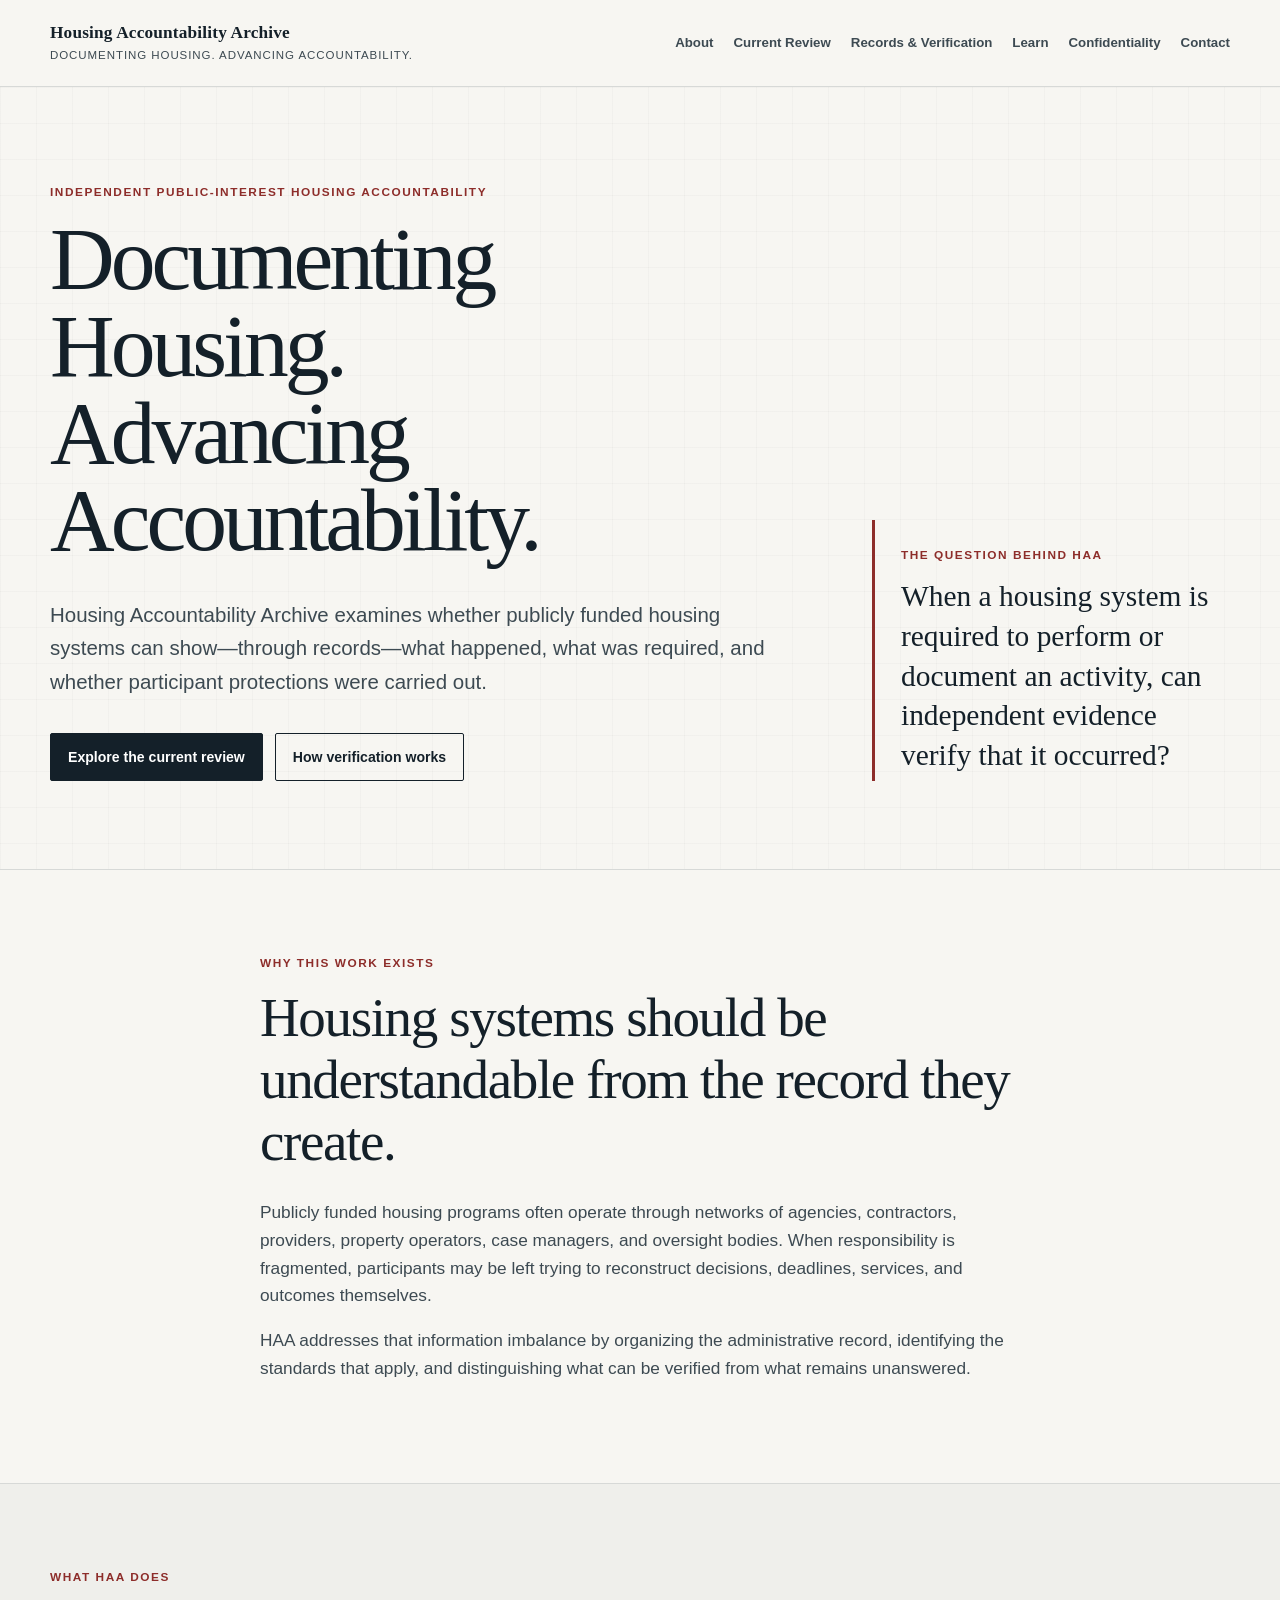
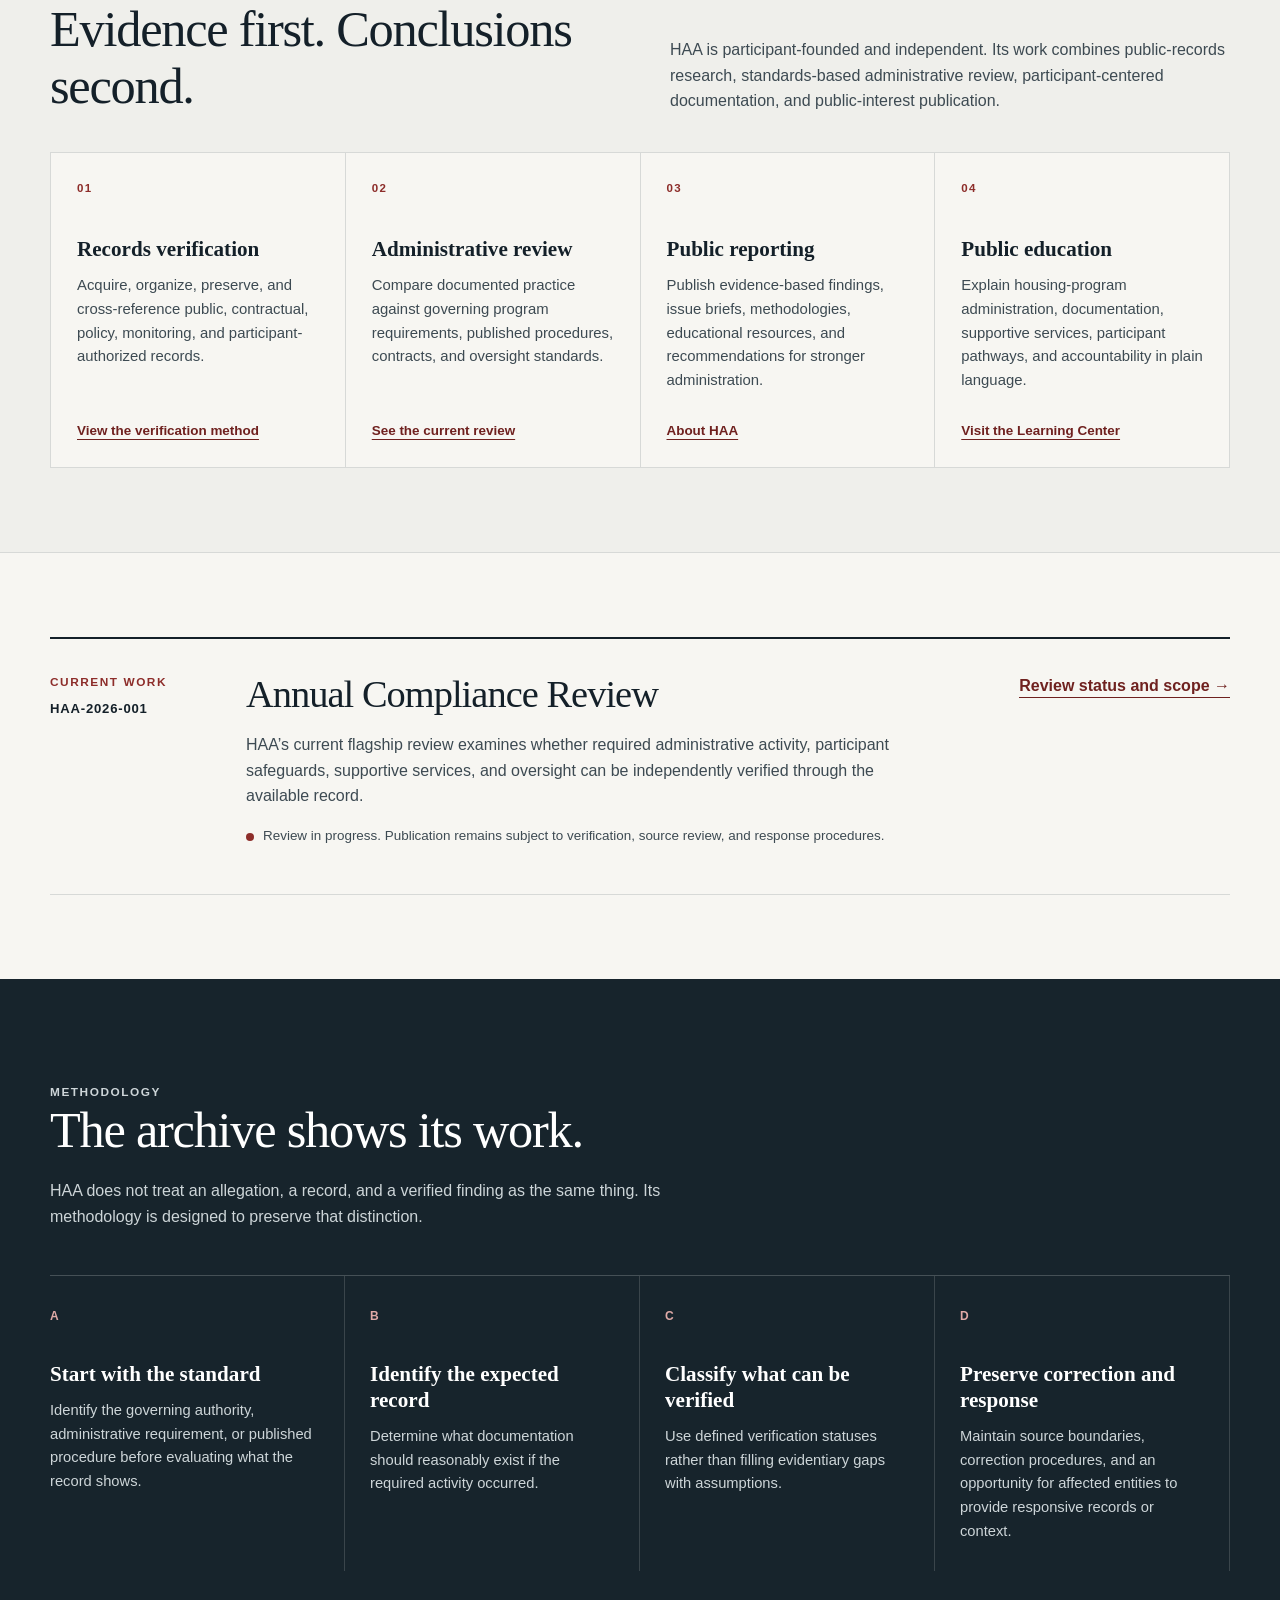
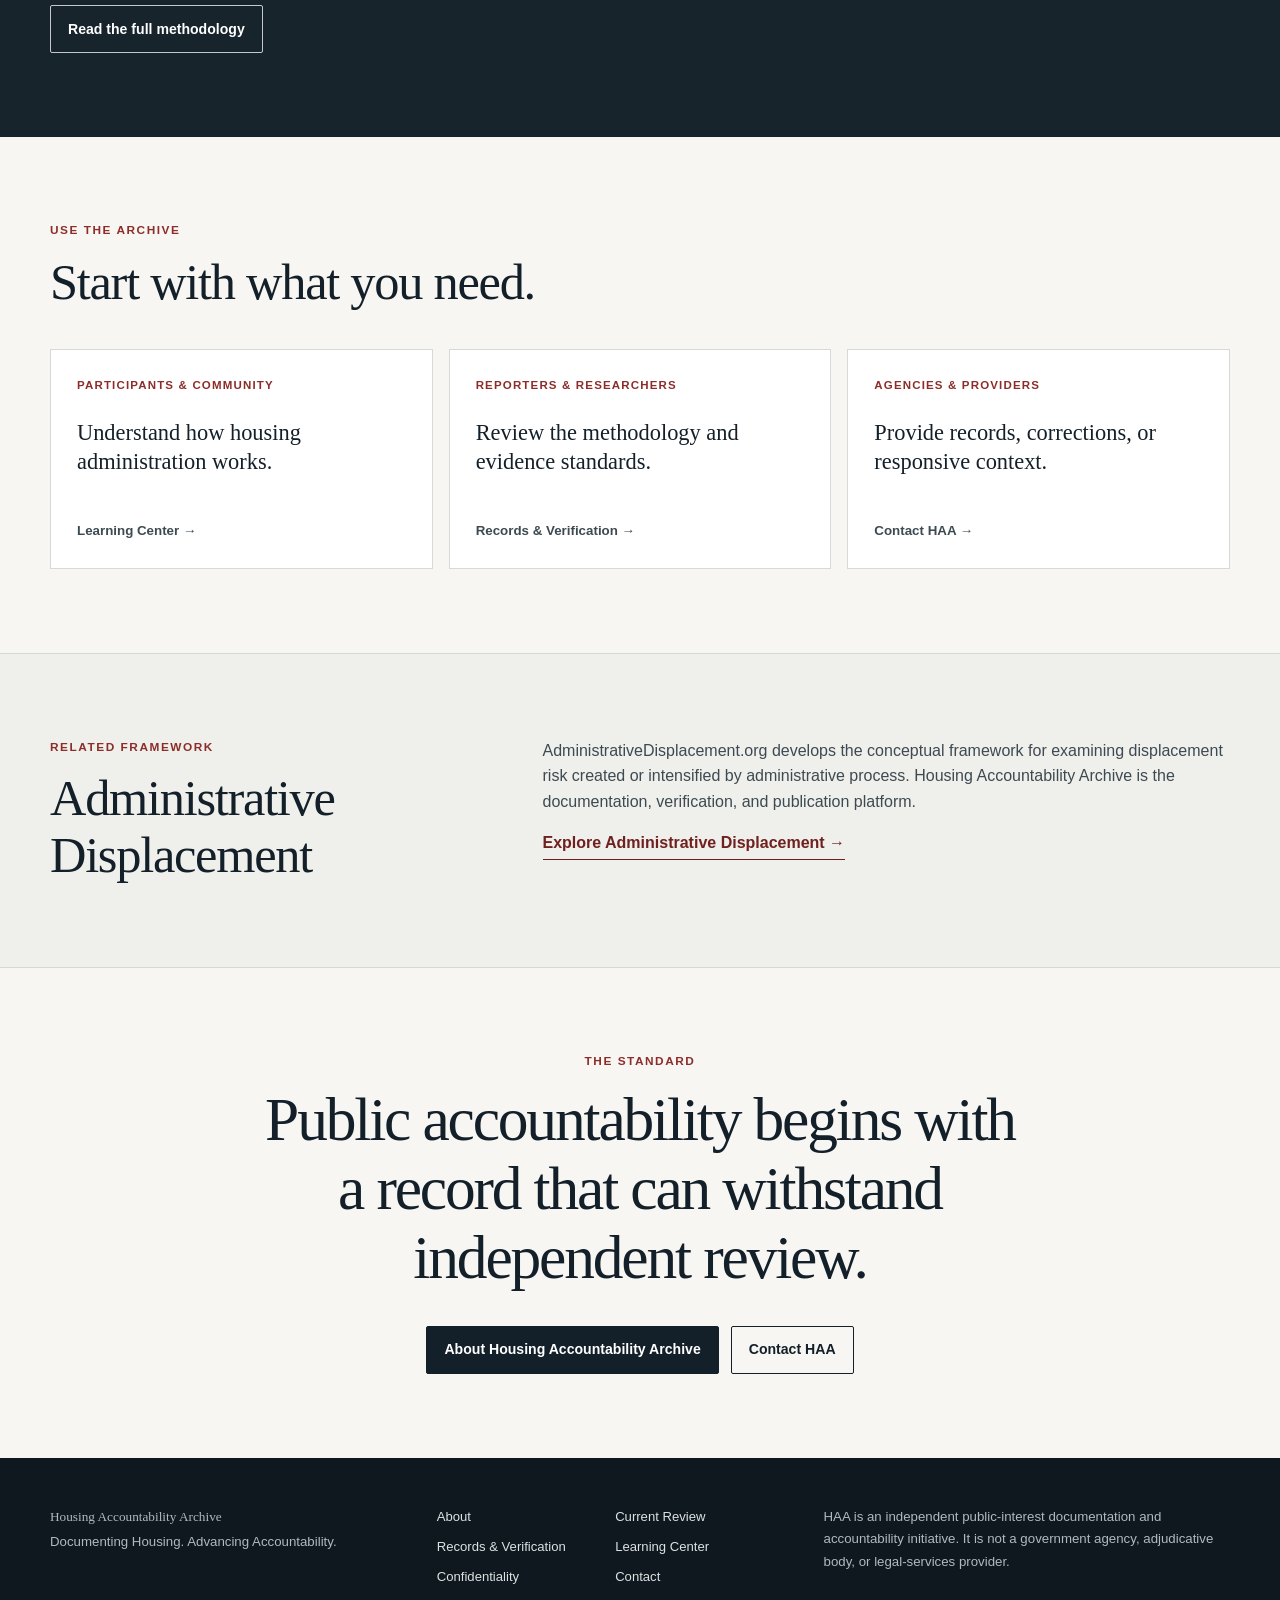
==== commit 54aad401: "Add files via upload" ====
--- a/index.html
+++ b/index.html
@@ -1,226 +1,307 @@
-<!doctype html>
+<!DOCTYPE html>
 <html lang="en">
 <head>
   <meta charset="utf-8">
   <meta name="viewport" content="width=device-width, initial-scale=1">
-  <title>Walter Escobar | Housing, Accountability & Los Angeles</title>
-  <meta name="description" content="Walter Escobar is a Los Angeles-based public-interest housing advocate and founder of Housing Accountability Archive, focused on housing stability, accountability, and participant-centered systems.">
-  <meta name="theme-color" content="#11100e">
-  <link rel="canonical" href="https://walterescobar.org/">
-
-  <meta property="og:type" content="website">
-  <meta property="og:title" content="Walter Escobar | Housing, Accountability & Los Angeles">
-  <meta property="og:description" content="Housing should lead to housing. Public-interest advocacy focused on dignity, accountability, and measurable housing stability in Los Angeles.">
-  <meta property="og:url" content="https://walterescobar.org/">
-
-  <link rel="stylesheet" href="styles.css">
+  <title>Housing Accountability Archive | Documenting Housing. Advancing Accountability.</title>
+  <meta name="description" content="Housing Accountability Archive is an independent public-interest initiative examining whether publicly funded housing systems can be verified through records, standards, and contemporaneous documentation.">
+  <link rel="stylesheet" href="home.css?v=2">
 </head>
-<body>
-  <a class="skip-link" href="#main">Skip to content</a>
+
+<body class="haa-home">
+  <a class="skip-link" href="#main-content">Skip to content</a>
 
   <header class="site-header">
-    <div class="shell nav-wrap">
-      <a class="brand" href="#top" aria-label="Walter Escobar home">
-        <span class="brand-mark">WE</span>
-        <span class="brand-text">Walter Escobar</span>
+    <div class="shell header-inner">
+      <a class="brand" href="index.html" aria-label="Housing Accountability Archive home">
+        <span class="brand-name">Housing Accountability Archive</span>
+        <span class="brand-tagline">Documenting Housing. Advancing Accountability.</span>
       </a>
-      <button class="nav-toggle" aria-expanded="false" aria-controls="nav">Menu</button>
-      <nav id="nav" class="nav" aria-label="Primary navigation">
-        <a href="#why">Why housing</a>
-        <a href="#principles">Principles</a>
-        <a href="#work">Work</a>
-        <a href="#about">About</a>
-        <a class="nav-contact" href="mailto:Walter@WalterEscobar.org">Contact</a>
+
+      <nav class="primary-nav" aria-label="Primary navigation">
+        <a href="about.html">About</a>
+        <a href="current-review.html">Current Review</a>
+        <a href="records-verification.html">Records &amp; Verification</a>
+        <a href="learn.html">Learn</a>
+        <a href="confidentiality.html">Confidentiality</a>
+        <a href="contact.html">Contact</a>
       </nav>
     </div>
   </header>
 
-  <main id="main">
-    <section id="top" class="hero">
+  <main id="main-content">
+    <section class="hero">
       <div class="shell hero-grid">
         <div class="hero-copy">
-          <p class="eyebrow">Los Angeles · Housing · Public Interest</p>
-          <h1>Housing should lead to <em>housing.</em></h1>
-          <p class="lede">
-            I care about whether people become safer, more stable, and permanently housed.
-            Systems, contracts, funding, and programs matter because people matter.
-          </p>
-          <p class="hero-sub">
-            I’m Walter Escobar, a Los Angeles-based public-interest housing advocate and the founder and publisher of
-            Housing Accountability Archive. My work focuses on participant-centered housing systems,
-            accountability, and the practical question that should anchor every homelessness response:
-            <strong>did the person get housed?</strong>
-          </p>
+          <p class="eyebrow">Independent public-interest housing accountability</p>
+          <h1>Documenting Housing.<br>Advancing Accountability.</h1>
+          <p class="hero-lede">
+            Housing Accountability Archive examines whether publicly funded housing systems
+            can show—through records—what happened, what was required, and whether
+            participant protections were carried out.
+          </p>
+
           <div class="hero-actions">
-            <a class="button primary" href="#why">Why this matters</a>
-            <a class="button secondary" href="https://www.housingaccountabilityarchive.org/" rel="noopener">Housing Accountability Archive</a>
-          </div>
-        </div>
-
-        <aside class="hero-card" aria-label="Statement of purpose">
-          <p class="card-kicker">A simple standard</p>
-          <blockquote>
-            “The measure of a housing system is not how many steps it contains. It is whether people can reach a safe, stable home.”
-          </blockquote>
-          <p class="card-note">Dignity. Clarity. Accountability. Housing stability.</p>
+            <a class="button button-primary" href="current-review.html">Explore the current review</a>
+            <a class="button button-secondary" href="records-verification.html">How verification works</a>
+          </div>
+        </div>
+
+        <aside class="hero-question" aria-label="HAA core question">
+          <p class="question-label">The question behind HAA</p>
+          <p class="question-text">
+            When a housing system is required to perform or document an activity,
+            can independent evidence verify that it occurred?
+          </p>
         </aside>
       </div>
     </section>
 
-    <section id="why" class="section section-light">
-      <div class="shell split">
+    <section class="why section">
+      <div class="shell narrow">
+        <p class="section-kicker">Why this work exists</p>
+        <h2>Housing systems should be understandable from the record they create.</h2>
+        <p class="section-intro">
+          Publicly funded housing programs often operate through networks of agencies,
+          contractors, providers, property operators, case managers, and oversight bodies.
+          When responsibility is fragmented, participants may be left trying to reconstruct
+          decisions, deadlines, services, and outcomes themselves.
+        </p>
+        <p class="section-intro">
+          HAA addresses that information imbalance by organizing the administrative record,
+          identifying the standards that apply, and distinguishing what can be verified from
+          what remains unanswered.
+        </p>
+      </div>
+    </section>
+
+    <section class="work section section-muted">
+      <div class="shell">
+        <div class="section-heading">
+          <div>
+            <p class="section-kicker">What HAA does</p>
+            <h2>Evidence first. Conclusions second.</h2>
+          </div>
+          <p>
+            HAA is participant-founded and independent. Its work combines public-records
+            research, standards-based administrative review, participant-centered
+            documentation, and public-interest publication.
+          </p>
+        </div>
+
+        <div class="card-grid">
+          <article class="work-card">
+            <p class="card-number">01</p>
+            <h3>Records verification</h3>
+            <p>
+              Acquire, organize, preserve, and cross-reference public, contractual,
+              policy, monitoring, and participant-authorized records.
+            </p>
+            <a href="records-verification.html">View the verification method</a>
+          </article>
+
+          <article class="work-card">
+            <p class="card-number">02</p>
+            <h3>Administrative review</h3>
+            <p>
+              Compare documented practice against governing program requirements,
+              published procedures, contracts, and oversight standards.
+            </p>
+            <a href="current-review.html">See the current review</a>
+          </article>
+
+          <article class="work-card">
+            <p class="card-number">03</p>
+            <h3>Public reporting</h3>
+            <p>
+              Publish evidence-based findings, issue briefs, methodologies,
+              educational resources, and recommendations for stronger administration.
+            </p>
+            <a href="about.html">About HAA</a>
+          </article>
+
+          <article class="work-card">
+            <p class="card-number">04</p>
+            <h3>Public education</h3>
+            <p>
+              Explain housing-program administration, documentation, supportive
+              services, participant pathways, and accountability in plain language.
+            </p>
+            <a href="learn.html">Visit the Learning Center</a>
+          </article>
+        </div>
+      </div>
+    </section>
+
+    <section class="current section">
+      <div class="shell">
+        <div class="current-panel">
+          <div class="current-meta">
+            <p class="section-kicker">Current work</p>
+            <p class="review-id">HAA-2026-001</p>
+          </div>
+
+          <div class="current-copy">
+            <h2>Annual Compliance Review</h2>
+            <p>
+              HAA’s current flagship review examines whether required administrative
+              activity, participant safeguards, supportive services, and oversight can be
+              independently verified through the available record.
+            </p>
+            <p class="status-line">
+              <span class="status-dot" aria-hidden="true"></span>
+              Review in progress. Publication remains subject to verification, source review,
+              and response procedures.
+            </p>
+          </div>
+
+          <div class="current-action">
+            <a class="text-link" href="current-review.html">Review status and scope <span aria-hidden="true">→</span></a>
+          </div>
+        </div>
+      </div>
+    </section>
+
+    <section class="method section section-dark">
+      <div class="shell">
+        <div class="method-heading">
+          <p class="section-kicker">Methodology</p>
+          <h2>The archive shows its work.</h2>
+          <p>
+            HAA does not treat an allegation, a record, and a verified finding as the same thing.
+            Its methodology is designed to preserve that distinction.
+          </p>
+        </div>
+
+        <div class="method-grid">
+          <div class="method-item">
+            <span class="method-index">A</span>
+            <h3>Start with the standard</h3>
+            <p>
+              Identify the governing authority, administrative requirement, or published
+              procedure before evaluating what the record shows.
+            </p>
+          </div>
+
+          <div class="method-item">
+            <span class="method-index">B</span>
+            <h3>Identify the expected record</h3>
+            <p>
+              Determine what documentation should reasonably exist if the required activity
+              occurred.
+            </p>
+          </div>
+
+          <div class="method-item">
+            <span class="method-index">C</span>
+            <h3>Classify what can be verified</h3>
+            <p>
+              Use defined verification statuses rather than filling evidentiary gaps with
+              assumptions.
+            </p>
+          </div>
+
+          <div class="method-item">
+            <span class="method-index">D</span>
+            <h3>Preserve correction and response</h3>
+            <p>
+              Maintain source boundaries, correction procedures, and an opportunity for
+              affected entities to provide responsive records or context.
+            </p>
+          </div>
+        </div>
+
+        <a class="button button-light" href="records-verification.html">Read the full methodology</a>
+      </div>
+    </section>
+
+    <section class="audiences section">
+      <div class="shell">
+        <div class="section-heading">
+          <div>
+            <p class="section-kicker">Use the archive</p>
+            <h2>Start with what you need.</h2>
+          </div>
+        </div>
+
+        <div class="audience-grid">
+          <a class="audience-card" href="learn.html">
+            <span>Participants &amp; community</span>
+            <strong>Understand how housing administration works.</strong>
+            <small>Learning Center →</small>
+          </a>
+
+          <a class="audience-card" href="records-verification.html">
+            <span>Reporters &amp; researchers</span>
+            <strong>Review the methodology and evidence standards.</strong>
+            <small>Records &amp; Verification →</small>
+          </a>
+
+          <a class="audience-card" href="contact.html">
+            <span>Agencies &amp; providers</span>
+            <strong>Provide records, corrections, or responsive context.</strong>
+            <small>Contact HAA →</small>
+          </a>
+        </div>
+      </div>
+    </section>
+
+    <section class="framework section section-muted">
+      <div class="shell framework-grid">
         <div>
-          <p class="section-label">Why housing</p>
-          <h2>Los Angeles can acknowledge progress and still demand much more.</h2>
-        </div>
-        <div class="prose">
+          <p class="section-kicker">Related framework</p>
+          <h2>Administrative Displacement</h2>
+        </div>
+        <div>
           <p>
-            Homelessness is not an abstraction here. It is visible in neighborhoods, parks, transit stations,
-            sidewalks, vehicles, shelters, and the daily lives of Angelenos.
-          </p>
-          <p>
-            LAHSA’s 2026 count estimated <strong>45,194 people experiencing homelessness in the City of Los Angeles</strong>,
-            including <strong>29,115 people experiencing unsheltered homelessness</strong>. LAHSA described the 2026 results
-            as a stall after two years of regional declines; the year-over-year changes were not considered statistically significant.
-          </p>
-          <p>
-            That nuance matters. Progress should be recognized. But the scale of homelessness should also keep the public conversation
-            centered on outcomes: helping people come inside, move into permanent housing, and remain housed.
-          </p>
-          <p class="source-note">
-            2026 snapshot source:
-            <a href="https://www.lahsa.org/news/News/News?article=1079-2026-homeless-count-reveals-bottleneck-stymied-progress" rel="noopener">
-              Los Angeles Homeless Services Authority, July 24, 2026
-            </a>.
-          </p>
-        </div>
-      </div>
-    </section>
-
-    <section id="principles" class="section section-dark">
-      <div class="shell">
-        <p class="section-label">What I believe</p>
-        <h2 class="principles-title">A housing response should be judged by what happens to people.</h2>
-        <div class="principles-grid">
-          <article>
-            <span>01</span>
-            <h3>People before process</h3>
-            <p>Administrative systems should support housing stability, not become barriers that people must survive.</p>
-          </article>
-          <article>
-            <span>02</span>
-            <h3>Outcomes over activity</h3>
-            <p>Meetings, referrals, contracts, and expenditures are inputs. A safe and stable home is the outcome.</p>
-          </article>
-          <article>
-            <span>03</span>
-            <h3>Public money, public accountability</h3>
-            <p>Publicly funded housing work should be transparent enough to show what was promised, what was delivered, and what changed.</p>
-          </article>
-          <article>
-            <span>04</span>
-            <h3>Dignity without qualification</h3>
-            <p>A person’s appearance, background, disability, identity, income, or circumstances should not diminish the urgency of helping them reach safety.</p>
-          </article>
-          <article>
-            <span>05</span>
-            <h3>Clarity is a service</h3>
-            <p>People should be able to understand who is responsible, what happens next, what records exist, and how to ask for help.</p>
-          </article>
-          <article>
-            <span>06</span>
-            <h3>Stability is the goal</h3>
-            <p>Getting indoors is important. The deeper objective is durable housing stability and a realistic path forward.</p>
-          </article>
-        </div>
-      </div>
-    </section>
-
-    <section id="work" class="section section-light">
-      <div class="shell">
-        <div class="section-heading-row">
-          <div>
-            <p class="section-label">Public-interest work</p>
-            <h2>Document carefully. Ask better questions. Keep the human outcome in view.</h2>
-          </div>
-        </div>
-
-        <div class="work-card">
-          <div class="work-card-copy">
-            <p class="work-tag">Independent project</p>
-            <h3>Housing Accountability Archive</h3>
-            <p>
-              Housing Accountability Archive is an independent public-interest publication focused on documenting
-              publicly funded housing administration, examining whether required processes can be verified through records,
-              and making complicated systems easier to understand.
-            </p>
-            <p>
-              Its purpose is not to replace government, service providers, attorneys, or journalists. It is to contribute
-              careful documentation, participant-centered questions, and a stronger public record.
-            </p>
-            <a class="text-link" href="https://www.housingaccountabilityarchive.org/" rel="noopener">
-              Visit Housing Accountability Archive <span aria-hidden="true">→</span>
-            </a>
-          </div>
-          <div class="work-card-aside">
-            <p class="mini-label">Focus</p>
-            <p>Housing stability</p>
-            <p>Administrative clarity</p>
-            <p>Records & verification</p>
-            <p>Public accountability</p>
-          </div>
-        </div>
-      </div>
-    </section>
-
-    <section id="about" class="section section-warm">
-      <div class="shell split">
-        <div>
-          <p class="section-label">About Walter</p>
-          <h2>I came to this work by navigating housing systems firsthand.</h2>
-        </div>
-        <div class="prose">
-          <p>
-            What began as an effort to understand my own path through housing systems became a broader interest in how those
-            systems work for the people who depend on them.
-          </p>
-          <p>
-            I became interested in the spaces between policy and practice: whether a participant can understand the next step,
-            whether responsibility is clear when multiple organizations are involved, whether records can reconstruct what happened,
-            and whether administrative activity ultimately advances housing stability.
-          </p>
-          <p>
-            I am especially interested in Los Angeles because this is home. I want to see a city where urgency is matched by
-            competence, compassion is matched by follow-through, and public investment can be traced to meaningful housing outcomes.
-          </p>
-        </div>
-      </div>
-    </section>
-
-    <section class="section contact-section">
-      <div class="shell contact-grid">
-        <div>
-          <p class="section-label">Contact</p>
-          <h2>For public-interest, housing, research, or community inquiries.</h2>
-        </div>
-        <div class="contact-box">
-          <a class="email-link" href="mailto:Walter@WalterEscobar.org">Walter@WalterEscobar.org</a>
-          <p>Los Angeles, California</p>
-          <p class="small">
-            This is Walter Escobar’s personal website. It is not a government agency, law firm, or housing service provider.
-          </p>
+            AdministrativeDisplacement.org develops the conceptual framework for examining
+            displacement risk created or intensified by administrative process. Housing
+            Accountability Archive is the documentation, verification, and publication platform.
+          </p>
+          <a class="text-link" href="https://administrativedisplacement.org" rel="noopener">
+            Explore Administrative Displacement <span aria-hidden="true">→</span>
+          </a>
+        </div>
+      </div>
+    </section>
+
+    <section class="closing section">
+      <div class="shell narrow">
+        <p class="section-kicker">The standard</p>
+        <blockquote>
+          Public accountability begins with a record that can withstand independent review.
+        </blockquote>
+        <div class="closing-actions">
+          <a class="button button-primary" href="about.html">About Housing Accountability Archive</a>
+          <a class="button button-secondary" href="contact.html">Contact HAA</a>
         </div>
       </div>
     </section>
   </main>
 
   <footer class="site-footer">
-    <div class="shell footer-wrap">
-      <p>© <span id="year"></span> Walter Escobar.</p>
-      <p>Housing should lead to housing.</p>
+    <div class="shell footer-grid">
+      <div>
+        <p class="footer-brand">Housing Accountability Archive</p>
+        <p>Documenting Housing. Advancing Accountability.</p>
+      </div>
+
+      <div class="footer-links" aria-label="Footer navigation">
+        <a href="about.html">About</a>
+        <a href="current-review.html">Current Review</a>
+        <a href="records-verification.html">Records &amp; Verification</a>
+        <a href="learn.html">Learning Center</a>
+        <a href="confidentiality.html">Confidentiality</a>
+        <a href="contact.html">Contact</a>
+      </div>
+
+      <div class="footer-note">
+        <p>
+          HAA is an independent public-interest documentation and accountability initiative.
+          It is not a government agency, adjudicative body, or legal-services provider.
+        </p>
+      </div>
     </div>
   </footer>
-
-  <script src="script.js"></script>
 </body>
 </html>
--- a/home.css
+++ b/home.css
@@ -0,0 +1,761 @@
+:root {
+  --haa-ink: #142029;
+  --haa-ink-soft: #3d4a52;
+  --haa-paper: #f7f6f2;
+  --haa-white: #ffffff;
+  --haa-line: #d7d9d7;
+  --haa-muted: #efefeb;
+  --haa-accent: #8d2d2a;
+  --haa-accent-dark: #6f211f;
+  --haa-dark: #17242c;
+  --haa-dark-soft: #cdd5d8;
+  --haa-max: 1180px;
+  --haa-reading: 760px;
+  --haa-radius: 2px;
+}
+
+* {
+  box-sizing: border-box;
+}
+
+html {
+  scroll-behavior: smooth;
+}
+
+body.haa-home {
+  margin: 0;
+  background: var(--haa-paper);
+  color: var(--haa-ink);
+  font-family: Inter, ui-sans-serif, -apple-system, BlinkMacSystemFont, "Segoe UI", Helvetica, Arial, sans-serif;
+  line-height: 1.6;
+  -webkit-font-smoothing: antialiased;
+}
+
+.haa-home a {
+  color: inherit;
+}
+
+.shell {
+  width: min(calc(100% - 40px), var(--haa-max));
+  margin-inline: auto;
+}
+
+.narrow {
+  max-width: var(--haa-reading);
+}
+
+.skip-link {
+  position: absolute;
+  left: -9999px;
+  top: 0;
+  z-index: 1000;
+  background: var(--haa-white);
+  padding: 10px 14px;
+}
+
+.skip-link:focus {
+  left: 10px;
+  top: 10px;
+}
+
+.site-header {
+  background: rgba(247, 246, 242, 0.97);
+  border-bottom: 1px solid var(--haa-line);
+}
+
+.header-inner {
+  display: flex;
+  align-items: center;
+  justify-content: space-between;
+  min-height: 86px;
+  gap: 32px;
+}
+
+.brand {
+  display: inline-flex;
+  flex-direction: column;
+  text-decoration: none;
+  line-height: 1.2;
+}
+
+.brand-name {
+  font-family: Georgia, "Times New Roman", serif;
+  font-size: 1.08rem;
+  font-weight: 700;
+  letter-spacing: 0.01em;
+}
+
+.brand-tagline {
+  margin-top: 5px;
+  color: var(--haa-ink-soft);
+  font-size: 0.72rem;
+  letter-spacing: 0.08em;
+  text-transform: uppercase;
+}
+
+.primary-nav {
+  display: flex;
+  align-items: center;
+  gap: 20px;
+  flex-wrap: wrap;
+  justify-content: flex-end;
+}
+
+.primary-nav a {
+  text-decoration: none;
+  font-size: 0.83rem;
+  font-weight: 650;
+  color: var(--haa-ink-soft);
+}
+
+.primary-nav a:hover,
+.primary-nav a:focus-visible {
+  color: var(--haa-accent);
+}
+
+.hero {
+  padding: 96px 0 88px;
+  border-bottom: 1px solid var(--haa-line);
+  background:
+    linear-gradient(to right, rgba(20, 32, 41, 0.025) 1px, transparent 1px),
+    linear-gradient(to bottom, rgba(20, 32, 41, 0.025) 1px, transparent 1px),
+    var(--haa-paper);
+  background-size: 36px 36px;
+}
+
+.hero-grid {
+  display: grid;
+  grid-template-columns: minmax(0, 1.55fr) minmax(300px, 0.75fr);
+  gap: 82px;
+  align-items: end;
+}
+
+.eyebrow,
+.section-kicker,
+.question-label {
+  margin: 0 0 14px;
+  color: var(--haa-accent);
+  font-size: 0.74rem;
+  font-weight: 800;
+  letter-spacing: 0.13em;
+  text-transform: uppercase;
+}
+
+.hero h1 {
+  max-width: 850px;
+  margin: 0;
+  font-family: Georgia, "Times New Roman", serif;
+  font-size: clamp(3rem, 7vw, 6.25rem);
+  line-height: 0.97;
+  letter-spacing: -0.045em;
+  font-weight: 500;
+}
+
+.hero-lede {
+  max-width: 770px;
+  margin: 34px 0 0;
+  color: var(--haa-ink-soft);
+  font-size: clamp(1.05rem, 2vw, 1.28rem);
+  line-height: 1.65;
+}
+
+.hero-actions,
+.closing-actions {
+  display: flex;
+  flex-wrap: wrap;
+  gap: 12px;
+  margin-top: 34px;
+}
+
+.button {
+  display: inline-flex;
+  align-items: center;
+  justify-content: center;
+  min-height: 48px;
+  padding: 11px 17px;
+  border: 1px solid var(--haa-ink);
+  border-radius: var(--haa-radius);
+  text-decoration: none;
+  font-size: 0.88rem;
+  font-weight: 750;
+  transition: transform 120ms ease, background 120ms ease, color 120ms ease;
+}
+
+.button:hover {
+  transform: translateY(-1px);
+}
+
+.button-primary {
+  background: var(--haa-ink);
+  color: var(--haa-white) !important;
+}
+
+.button-primary:hover,
+.button-primary:focus-visible {
+  background: var(--haa-accent);
+  border-color: var(--haa-accent);
+}
+
+.button-secondary {
+  background: transparent;
+}
+
+.button-secondary:hover,
+.button-secondary:focus-visible {
+  border-color: var(--haa-accent);
+  color: var(--haa-accent);
+}
+
+.hero-question {
+  padding: 26px 0 5px 26px;
+  border-left: 3px solid var(--haa-accent);
+}
+
+.hero-question .question-label {
+  margin-bottom: 12px;
+}
+
+.question-text {
+  margin: 0;
+  font-family: Georgia, "Times New Roman", serif;
+  font-size: clamp(1.45rem, 2.3vw, 2rem);
+  line-height: 1.35;
+}
+
+.section {
+  padding: 84px 0;
+}
+
+.section-muted {
+  background: var(--haa-muted);
+  border-top: 1px solid var(--haa-line);
+  border-bottom: 1px solid var(--haa-line);
+}
+
+.why h2,
+.section-heading h2,
+.method-heading h2,
+.framework h2,
+.current h2,
+.closing blockquote {
+  font-family: Georgia, "Times New Roman", serif;
+}
+
+.why h2 {
+  margin: 0 0 26px;
+  font-size: clamp(2.1rem, 4.3vw, 3.7rem);
+  line-height: 1.13;
+  font-weight: 500;
+  letter-spacing: -0.025em;
+}
+
+.section-intro {
+  margin: 0 0 17px;
+  color: var(--haa-ink-soft);
+  font-size: 1.08rem;
+}
+
+.section-heading {
+  display: grid;
+  grid-template-columns: 1fr 1fr;
+  align-items: end;
+  gap: 60px;
+  margin-bottom: 38px;
+}
+
+.section-heading h2,
+.method-heading h2,
+.framework h2,
+.current h2 {
+  margin: 0;
+  font-size: clamp(2rem, 4vw, 3.15rem);
+  line-height: 1.12;
+  font-weight: 500;
+  letter-spacing: -0.025em;
+}
+
+.section-heading > p,
+.method-heading > p,
+.framework-grid > div:last-child > p {
+  margin: 0;
+  color: var(--haa-ink-soft);
+}
+
+.card-grid {
+  display: grid;
+  grid-template-columns: repeat(4, 1fr);
+  border-top: 1px solid var(--haa-line);
+  border-left: 1px solid var(--haa-line);
+}
+
+.work-card {
+  min-height: 315px;
+  padding: 26px;
+  background: var(--haa-paper);
+  border-right: 1px solid var(--haa-line);
+  border-bottom: 1px solid var(--haa-line);
+  display: flex;
+  flex-direction: column;
+}
+
+.card-number {
+  margin: 0 0 38px;
+  color: var(--haa-accent);
+  font-size: 0.72rem;
+  font-weight: 800;
+  letter-spacing: 0.12em;
+}
+
+.work-card h3,
+.method-item h3 {
+  margin: 0 0 12px;
+  font-family: Georgia, "Times New Roman", serif;
+  font-size: 1.32rem;
+  line-height: 1.25;
+}
+
+.work-card p:not(.card-number) {
+  margin: 0;
+  color: var(--haa-ink-soft);
+  font-size: 0.93rem;
+}
+
+.work-card a {
+  margin-top: auto;
+  padding-top: 24px;
+  color: var(--haa-accent-dark);
+  font-size: 0.84rem;
+  font-weight: 750;
+  text-underline-offset: 4px;
+}
+
+.current-panel {
+  display: grid;
+  grid-template-columns: 160px 1fr 230px;
+  gap: 36px;
+  align-items: start;
+  padding: 34px 0;
+  border-top: 2px solid var(--haa-ink);
+  border-bottom: 1px solid var(--haa-line);
+}
+
+.current-meta .section-kicker {
+  margin-bottom: 6px;
+}
+
+.review-id {
+  margin: 0;
+  font-size: 0.82rem;
+  font-weight: 800;
+  letter-spacing: 0.06em;
+}
+
+.current-copy h2 {
+  font-size: clamp(1.9rem, 3vw, 2.65rem);
+}
+
+.current-copy > p {
+  max-width: 690px;
+  color: var(--haa-ink-soft);
+}
+
+.status-line {
+  display: flex;
+  align-items: flex-start;
+  gap: 9px;
+  font-size: 0.84rem;
+}
+
+.status-dot {
+  width: 8px;
+  height: 8px;
+  margin-top: 8px;
+  border-radius: 50%;
+  background: var(--haa-accent);
+  flex: 0 0 auto;
+}
+
+.current-action {
+  text-align: right;
+}
+
+.text-link {
+  color: var(--haa-accent-dark) !important;
+  font-weight: 750;
+  text-decoration: none;
+  border-bottom: 1px solid currentColor;
+  padding-bottom: 3px;
+}
+
+.section-dark {
+  background: var(--haa-dark);
+  color: var(--haa-white);
+}
+
+.section-dark .section-kicker {
+  color: #e0aaa7;
+}
+
+.method-heading {
+  max-width: 820px;
+}
+
+.method-heading > p {
+  max-width: 700px;
+  margin-top: 20px;
+  color: var(--haa-dark-soft);
+}
+
+.method-grid {
+  display: grid;
+  grid-template-columns: repeat(4, 1fr);
+  margin: 46px 0 34px;
+  border-top: 1px solid rgba(255,255,255,0.2);
+}
+
+.method-item {
+  padding: 26px 25px 28px 0;
+  border-right: 1px solid rgba(255,255,255,0.15);
+}
+
+.method-item + .method-item {
+  padding-left: 25px;
+}
+
+.method-index {
+  display: inline-block;
+  margin-bottom: 34px;
+  color: #e0aaa7;
+  font-size: 0.75rem;
+  font-weight: 800;
+}
+
+.method-item p {
+  margin: 0;
+  color: var(--haa-dark-soft);
+  font-size: 0.92rem;
+}
+
+.button-light {
+  border-color: rgba(255,255,255,0.75);
+  color: var(--haa-white) !important;
+}
+
+.button-light:hover,
+.button-light:focus-visible {
+  background: var(--haa-white);
+  color: var(--haa-dark) !important;
+}
+
+.audience-grid {
+  display: grid;
+  grid-template-columns: repeat(3, 1fr);
+  gap: 16px;
+}
+
+.audience-card {
+  min-height: 220px;
+  padding: 26px;
+  background: var(--haa-white);
+  border: 1px solid var(--haa-line);
+  text-decoration: none;
+  display: flex;
+  flex-direction: column;
+  transition: transform 120ms ease, border-color 120ms ease;
+}
+
+.audience-card:hover {
+  transform: translateY(-2px);
+  border-color: var(--haa-accent);
+}
+
+.audience-card span {
+  color: var(--haa-accent);
+  font-size: 0.72rem;
+  font-weight: 800;
+  letter-spacing: 0.1em;
+  text-transform: uppercase;
+}
+
+.audience-card strong {
+  margin-top: 24px;
+  font-family: Georgia, "Times New Roman", serif;
+  font-size: 1.4rem;
+  line-height: 1.3;
+  font-weight: 500;
+}
+
+.audience-card small {
+  margin-top: auto;
+  color: var(--haa-ink-soft);
+  font-weight: 700;
+}
+
+.framework-grid {
+  display: grid;
+  grid-template-columns: 0.75fr 1.25fr;
+  gap: 80px;
+  align-items: start;
+}
+
+.framework-grid .text-link {
+  display: inline-block;
+  margin-top: 16px;
+}
+
+.closing {
+  text-align: center;
+}
+
+.closing blockquote {
+  margin: 0;
+  font-size: clamp(2.1rem, 4.8vw, 4.1rem);
+  line-height: 1.12;
+  font-weight: 500;
+  letter-spacing: -0.035em;
+}
+
+.closing-actions {
+  justify-content: center;
+}
+
+.site-footer {
+  padding: 48px 0;
+  background: #0f181e;
+  color: #dce2e4;
+}
+
+.footer-grid {
+  display: grid;
+  grid-template-columns: 1fr 1fr 1.2fr;
+  gap: 48px;
+}
+
+.footer-brand {
+  margin: 0 0 4px;
+  font-family: Georgia, "Times New Roman", serif;
+  font-size: 1.2rem;
+  color: var(--haa-white);
+}
+
+.footer-grid p {
+  margin-top: 0;
+  font-size: 0.83rem;
+  color: #aebac0;
+}
+
+.footer-links {
+  display: grid;
+  grid-template-columns: 1fr 1fr;
+  gap: 9px 18px;
+}
+
+.footer-links a {
+  color: #dce2e4;
+  font-size: 0.82rem;
+  text-decoration: none;
+}
+
+.footer-links a:hover {
+  color: var(--haa-white);
+  text-decoration: underline;
+}
+
+.footer-note p {
+  line-height: 1.7;
+}
+
+@media (max-width: 980px) {
+  .header-inner {
+    align-items: flex-start;
+    flex-direction: column;
+    padding: 20px 0;
+  }
+
+  .primary-nav {
+    justify-content: flex-start;
+  }
+
+  .hero-grid,
+  .section-heading,
+  .framework-grid {
+    grid-template-columns: 1fr;
+    gap: 36px;
+  }
+
+  .hero-question {
+    max-width: 680px;
+  }
+
+  .card-grid,
+  .method-grid {
+    grid-template-columns: 1fr 1fr;
+  }
+
+  .current-panel {
+    grid-template-columns: 130px 1fr;
+  }
+
+  .current-action {
+    grid-column: 2;
+    text-align: left;
+  }
+
+  .audience-grid {
+    grid-template-columns: 1fr;
+  }
+
+  .footer-grid {
+    grid-template-columns: 1fr 1fr;
+  }
+
+  .footer-note {
+    grid-column: 1 / -1;
+  }
+}
+
+@media (max-width: 640px) {
+  .shell {
+    width: min(calc(100% - 28px), var(--haa-max));
+  }
+
+  .hero {
+    padding: 68px 0 60px;
+  }
+
+  .hero h1 {
+    font-size: clamp(2.75rem, 14vw, 4.4rem);
+  }
+
+  .section {
+    padding: 64px 0;
+  }
+
+  .primary-nav {
+    gap: 10px 15px;
+  }
+
+  .primary-nav a {
+    font-size: 0.78rem;
+  }
+
+  .brand-tagline {
+    max-width: 270px;
+  }
+
+  .card-grid,
+  .method-grid,
+  .current-panel,
+  .footer-grid {
+    grid-template-columns: 1fr;
+  }
+
+  .method-item,
+  .method-item + .method-item {
+    padding: 24px 0;
+    border-right: 0;
+    border-bottom: 1px solid rgba(255,255,255,0.15);
+  }
+
+  .current-action {
+    grid-column: 1;
+  }
+
+  .footer-links {
+    grid-template-columns: 1fr;
+  }
+}
+
+
+/* --- v2 conflict hardening --- */
+.haa-home,
+.haa-home main,
+.haa-home .hero,
+.haa-home .section,
+.haa-home .site-header {
+  color: var(--haa-ink);
+}
+
+.haa-home .brand-name,
+.haa-home .hero h1,
+.haa-home .why h2,
+.haa-home .section-heading h2,
+.haa-home .current h2,
+.haa-home .framework h2,
+.haa-home .closing blockquote,
+.haa-home .work-card h3,
+.haa-home .audience-card strong {
+  color: var(--haa-ink);
+}
+
+.haa-home .brand-tagline,
+.haa-home .hero-lede,
+.haa-home .section-intro,
+.haa-home .section-heading > p,
+.haa-home .current-copy > p,
+.haa-home .framework-grid > div:last-child > p {
+  color: var(--haa-ink-soft);
+}
+
+.haa-home .section-dark,
+.haa-home .section-dark h2,
+.haa-home .section-dark h3 {
+  color: var(--haa-white);
+}
+
+.haa-home .section-dark p {
+  color: var(--haa-dark-soft);
+}
+
+.haa-home .button-secondary {
+  color: var(--haa-ink) !important;
+}
+
+.haa-home .button-primary {
+  color: #fff !important;
+}
+
+@media (max-width: 640px) {
+  .haa-home .hero {
+    padding: 54px 0 52px;
+  }
+
+  .haa-home .hero h1 {
+    font-size: clamp(2.55rem, 12vw, 3.65rem);
+    line-height: 1.02;
+    letter-spacing: -0.035em;
+  }
+
+  .haa-home .hero-lede {
+    margin-top: 26px;
+    font-size: 1rem;
+    line-height: 1.58;
+  }
+
+  .haa-home .hero-actions {
+    flex-direction: column;
+    align-items: stretch;
+  }
+
+  .haa-home .hero-actions .button {
+    width: 100%;
+  }
+
+  .haa-home .hero-question {
+    margin-top: 8px;
+    padding: 20px 0 0 18px;
+  }
+
+  .haa-home .question-text {
+    font-size: 1.35rem;
+  }
+
+  .haa-home .brand-name {
+    font-size: 1rem;
+  }
+
+  .haa-home .brand-tagline {
+    font-size: 0.66rem;
+    line-height: 1.45;
+  }
+}
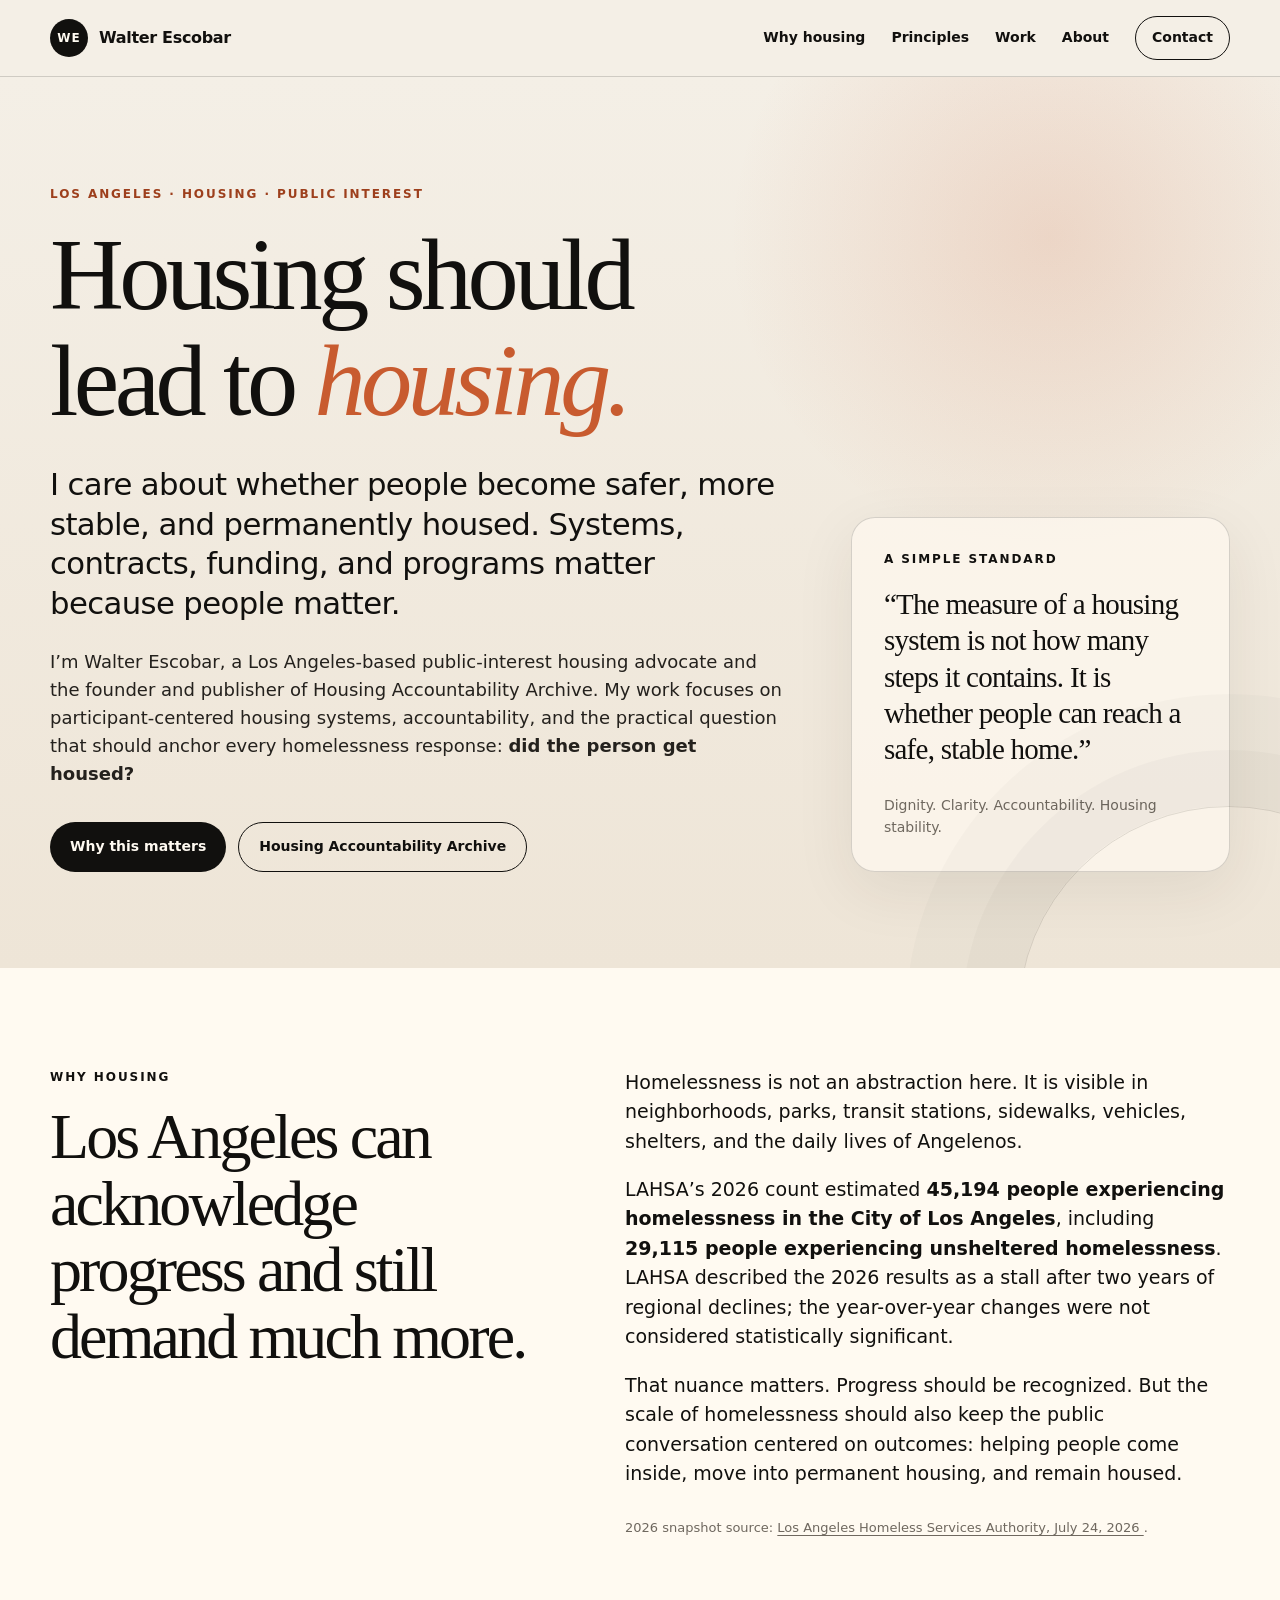
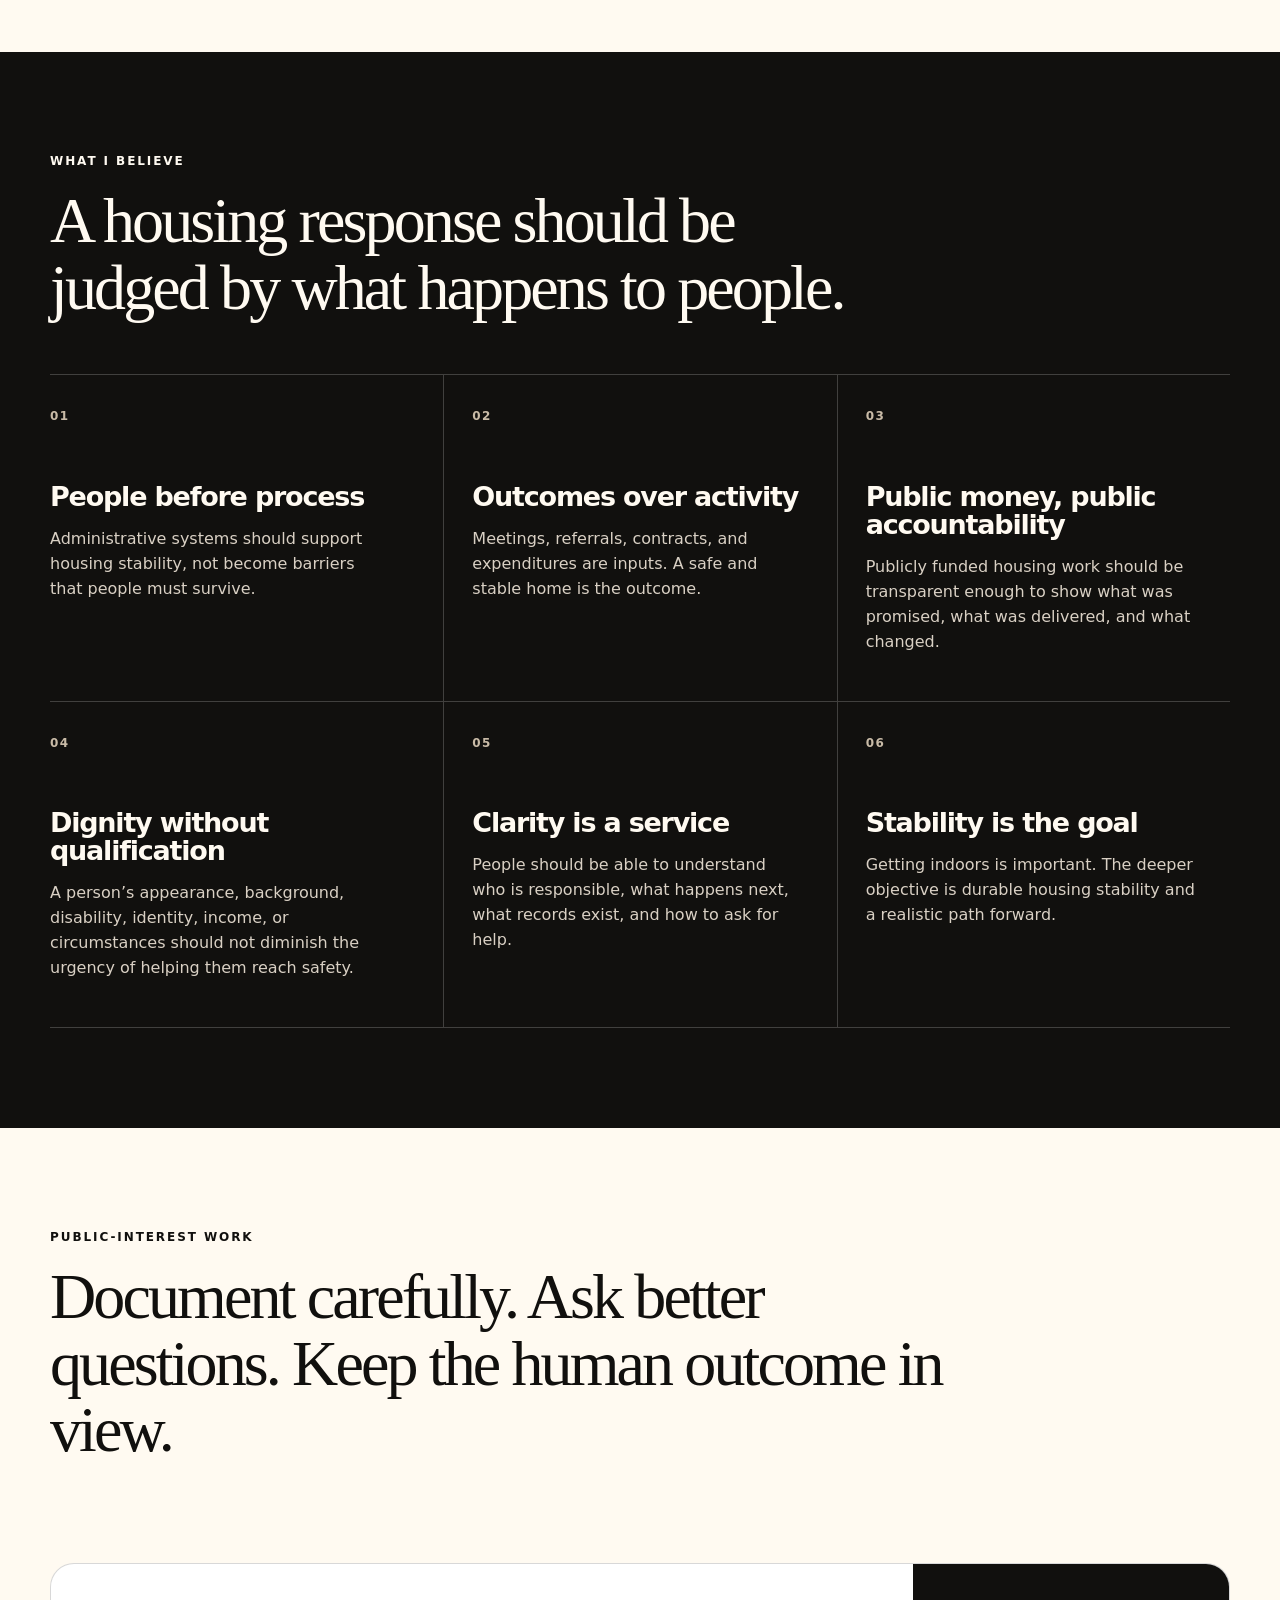
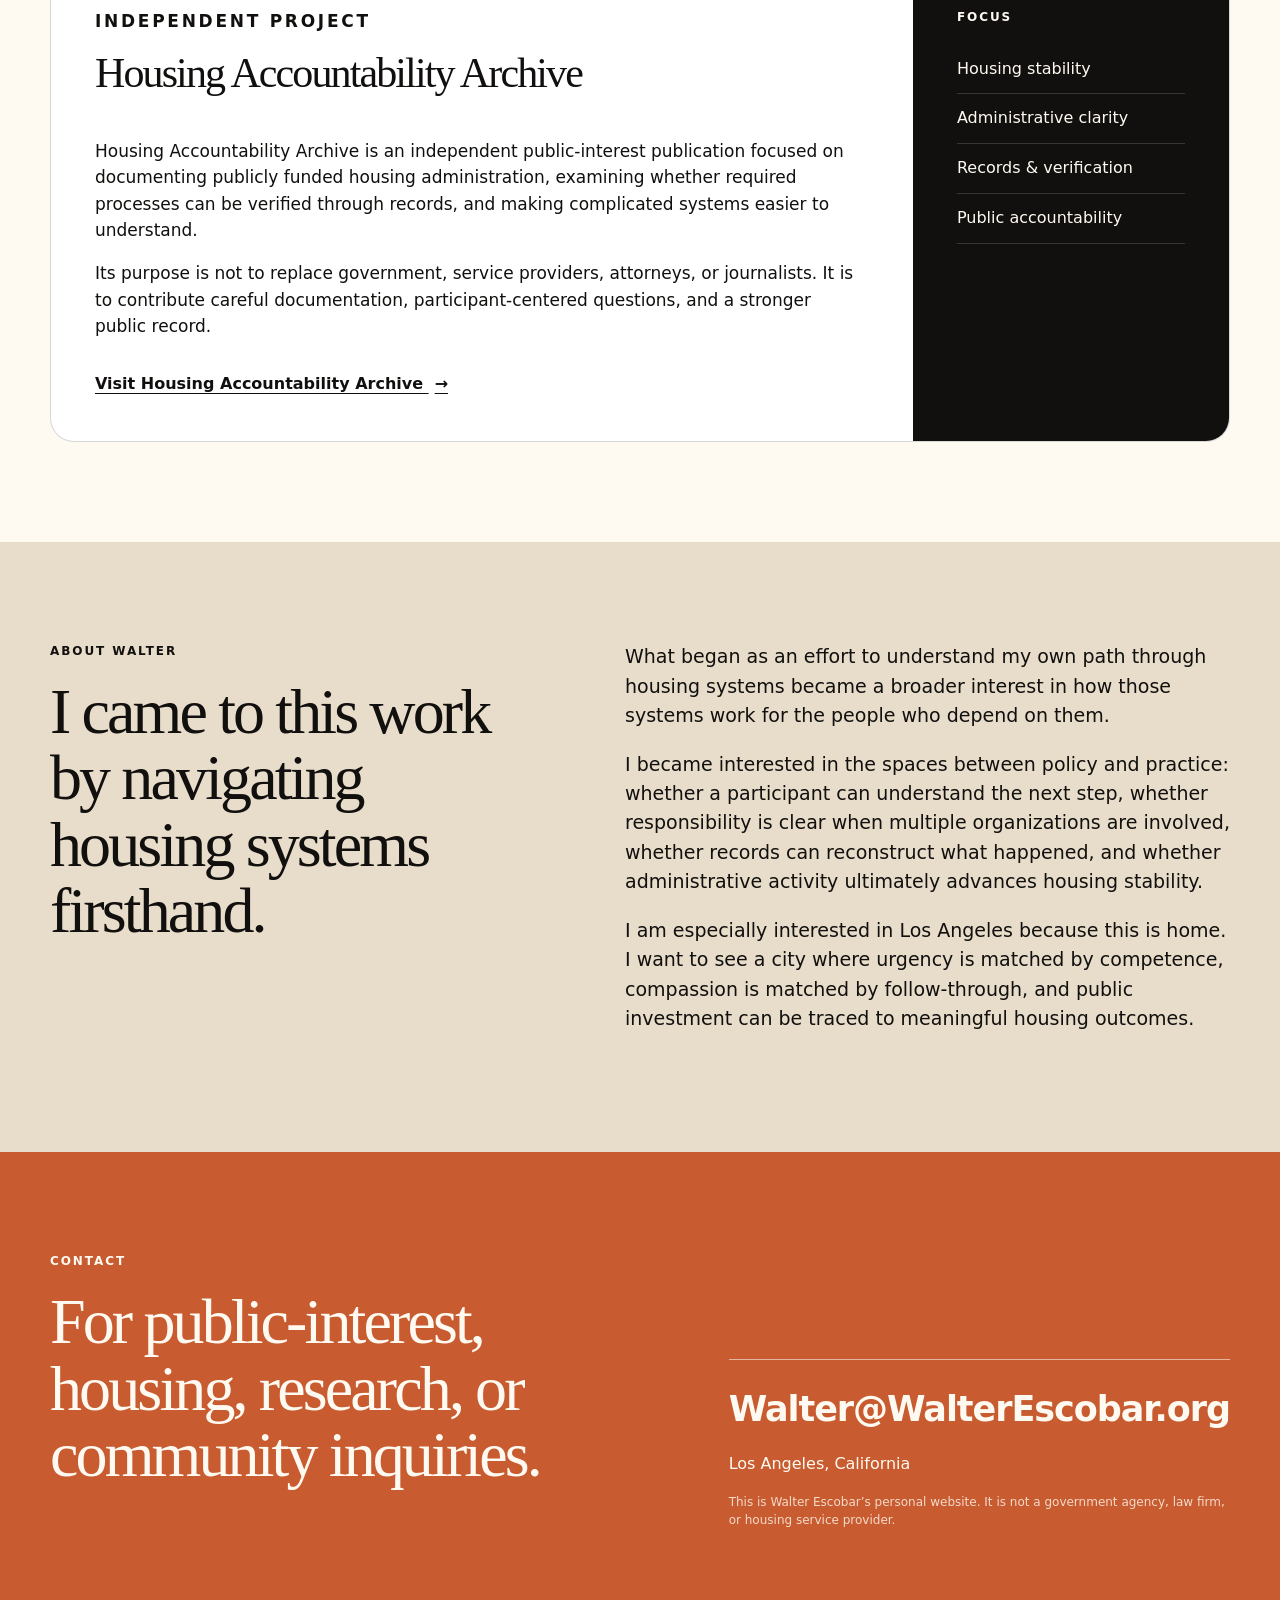
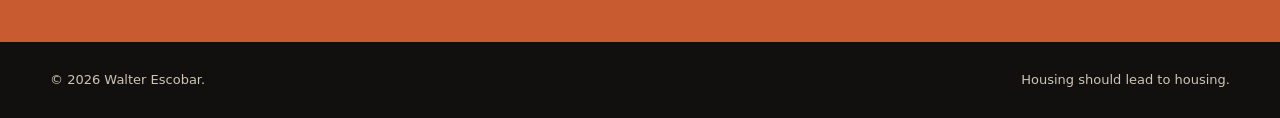
==== commit 50a285a5: "Add files via upload" ====
--- a/index.html
+++ b/index.html
@@ -1,307 +1,226 @@
-<!DOCTYPE html>
+<!doctype html>
 <html lang="en">
 <head>
   <meta charset="utf-8">
   <meta name="viewport" content="width=device-width, initial-scale=1">
-  <title>Housing Accountability Archive | Documenting Housing. Advancing Accountability.</title>
-  <meta name="description" content="Housing Accountability Archive is an independent public-interest initiative examining whether publicly funded housing systems can be verified through records, standards, and contemporaneous documentation.">
-  <link rel="stylesheet" href="home.css?v=2">
+  <title>Walter Escobar | Housing, Accountability & Los Angeles</title>
+  <meta name="description" content="Walter Escobar is a Los Angeles-based public-interest housing advocate and founder of Housing Accountability Archive, focused on housing stability, accountability, and participant-centered systems.">
+  <meta name="theme-color" content="#11100e">
+  <link rel="canonical" href="https://walterescobar.org/">
+
+  <meta property="og:type" content="website">
+  <meta property="og:title" content="Walter Escobar | Housing, Accountability & Los Angeles">
+  <meta property="og:description" content="Housing should lead to housing. Public-interest advocacy focused on dignity, accountability, and measurable housing stability in Los Angeles.">
+  <meta property="og:url" content="https://walterescobar.org/">
+
+  <link rel="stylesheet" href="styles.css">
 </head>
-
-<body class="haa-home">
-  <a class="skip-link" href="#main-content">Skip to content</a>
+<body>
+  <a class="skip-link" href="#main">Skip to content</a>
 
   <header class="site-header">
-    <div class="shell header-inner">
-      <a class="brand" href="index.html" aria-label="Housing Accountability Archive home">
-        <span class="brand-name">Housing Accountability Archive</span>
-        <span class="brand-tagline">Documenting Housing. Advancing Accountability.</span>
+    <div class="shell nav-wrap">
+      <a class="brand" href="#top" aria-label="Walter Escobar home">
+        <span class="brand-mark">WE</span>
+        <span class="brand-text">Walter Escobar</span>
       </a>
-
-      <nav class="primary-nav" aria-label="Primary navigation">
-        <a href="about.html">About</a>
-        <a href="current-review.html">Current Review</a>
-        <a href="records-verification.html">Records &amp; Verification</a>
-        <a href="learn.html">Learn</a>
-        <a href="confidentiality.html">Confidentiality</a>
-        <a href="contact.html">Contact</a>
+      <button class="nav-toggle" aria-expanded="false" aria-controls="nav">Menu</button>
+      <nav id="nav" class="nav" aria-label="Primary navigation">
+        <a href="#why">Why housing</a>
+        <a href="#principles">Principles</a>
+        <a href="#work">Work</a>
+        <a href="#about">About</a>
+        <a class="nav-contact" href="mailto:Walter@WalterEscobar.org">Contact</a>
       </nav>
     </div>
   </header>
 
-  <main id="main-content">
-    <section class="hero">
+  <main id="main">
+    <section id="top" class="hero">
       <div class="shell hero-grid">
         <div class="hero-copy">
-          <p class="eyebrow">Independent public-interest housing accountability</p>
-          <h1>Documenting Housing.<br>Advancing Accountability.</h1>
-          <p class="hero-lede">
-            Housing Accountability Archive examines whether publicly funded housing systems
-            can show—through records—what happened, what was required, and whether
-            participant protections were carried out.
-          </p>
-
+          <p class="eyebrow">Los Angeles · Housing · Public Interest</p>
+          <h1>Housing should lead to <em>housing.</em></h1>
+          <p class="lede">
+            I care about whether people become safer, more stable, and permanently housed.
+            Systems, contracts, funding, and programs matter because people matter.
+          </p>
+          <p class="hero-sub">
+            I’m Walter Escobar, a Los Angeles-based public-interest housing advocate and the founder and publisher of
+            Housing Accountability Archive. My work focuses on participant-centered housing systems,
+            accountability, and the practical question that should anchor every homelessness response:
+            <strong>did the person get housed?</strong>
+          </p>
           <div class="hero-actions">
-            <a class="button button-primary" href="current-review.html">Explore the current review</a>
-            <a class="button button-secondary" href="records-verification.html">How verification works</a>
-          </div>
-        </div>
-
-        <aside class="hero-question" aria-label="HAA core question">
-          <p class="question-label">The question behind HAA</p>
-          <p class="question-text">
-            When a housing system is required to perform or document an activity,
-            can independent evidence verify that it occurred?
-          </p>
+            <a class="button primary" href="#why">Why this matters</a>
+            <a class="button secondary" href="https://www.housingaccountabilityarchive.org/" rel="noopener">Housing Accountability Archive</a>
+          </div>
+        </div>
+
+        <aside class="hero-card" aria-label="Statement of purpose">
+          <p class="card-kicker">A simple standard</p>
+          <blockquote>
+            “The measure of a housing system is not how many steps it contains. It is whether people can reach a safe, stable home.”
+          </blockquote>
+          <p class="card-note">Dignity. Clarity. Accountability. Housing stability.</p>
         </aside>
       </div>
     </section>
 
-    <section class="why section">
-      <div class="shell narrow">
-        <p class="section-kicker">Why this work exists</p>
-        <h2>Housing systems should be understandable from the record they create.</h2>
-        <p class="section-intro">
-          Publicly funded housing programs often operate through networks of agencies,
-          contractors, providers, property operators, case managers, and oversight bodies.
-          When responsibility is fragmented, participants may be left trying to reconstruct
-          decisions, deadlines, services, and outcomes themselves.
-        </p>
-        <p class="section-intro">
-          HAA addresses that information imbalance by organizing the administrative record,
-          identifying the standards that apply, and distinguishing what can be verified from
-          what remains unanswered.
-        </p>
-      </div>
-    </section>
-
-    <section class="work section section-muted">
+    <section id="why" class="section section-light">
+      <div class="shell split">
+        <div>
+          <p class="section-label">Why housing</p>
+          <h2>Los Angeles can acknowledge progress and still demand much more.</h2>
+        </div>
+        <div class="prose">
+          <p>
+            Homelessness is not an abstraction here. It is visible in neighborhoods, parks, transit stations,
+            sidewalks, vehicles, shelters, and the daily lives of Angelenos.
+          </p>
+          <p>
+            LAHSA’s 2026 count estimated <strong>45,194 people experiencing homelessness in the City of Los Angeles</strong>,
+            including <strong>29,115 people experiencing unsheltered homelessness</strong>. LAHSA described the 2026 results
+            as a stall after two years of regional declines; the year-over-year changes were not considered statistically significant.
+          </p>
+          <p>
+            That nuance matters. Progress should be recognized. But the scale of homelessness should also keep the public conversation
+            centered on outcomes: helping people come inside, move into permanent housing, and remain housed.
+          </p>
+          <p class="source-note">
+            2026 snapshot source:
+            <a href="https://www.lahsa.org/news/News/News?article=1079-2026-homeless-count-reveals-bottleneck-stymied-progress" rel="noopener">
+              Los Angeles Homeless Services Authority, July 24, 2026
+            </a>.
+          </p>
+        </div>
+      </div>
+    </section>
+
+    <section id="principles" class="section section-dark">
       <div class="shell">
-        <div class="section-heading">
+        <p class="section-label">What I believe</p>
+        <h2 class="principles-title">A housing response should be judged by what happens to people.</h2>
+        <div class="principles-grid">
+          <article>
+            <span>01</span>
+            <h3>People before process</h3>
+            <p>Administrative systems should support housing stability, not become barriers that people must survive.</p>
+          </article>
+          <article>
+            <span>02</span>
+            <h3>Outcomes over activity</h3>
+            <p>Meetings, referrals, contracts, and expenditures are inputs. A safe and stable home is the outcome.</p>
+          </article>
+          <article>
+            <span>03</span>
+            <h3>Public money, public accountability</h3>
+            <p>Publicly funded housing work should be transparent enough to show what was promised, what was delivered, and what changed.</p>
+          </article>
+          <article>
+            <span>04</span>
+            <h3>Dignity without qualification</h3>
+            <p>A person’s appearance, background, disability, identity, income, or circumstances should not diminish the urgency of helping them reach safety.</p>
+          </article>
+          <article>
+            <span>05</span>
+            <h3>Clarity is a service</h3>
+            <p>People should be able to understand who is responsible, what happens next, what records exist, and how to ask for help.</p>
+          </article>
+          <article>
+            <span>06</span>
+            <h3>Stability is the goal</h3>
+            <p>Getting indoors is important. The deeper objective is durable housing stability and a realistic path forward.</p>
+          </article>
+        </div>
+      </div>
+    </section>
+
+    <section id="work" class="section section-light">
+      <div class="shell">
+        <div class="section-heading-row">
           <div>
-            <p class="section-kicker">What HAA does</p>
-            <h2>Evidence first. Conclusions second.</h2>
-          </div>
-          <p>
-            HAA is participant-founded and independent. Its work combines public-records
-            research, standards-based administrative review, participant-centered
-            documentation, and public-interest publication.
-          </p>
-        </div>
-
-        <div class="card-grid">
-          <article class="work-card">
-            <p class="card-number">01</p>
-            <h3>Records verification</h3>
+            <p class="section-label">Public-interest work</p>
+            <h2>Document carefully. Ask better questions. Keep the human outcome in view.</h2>
+          </div>
+        </div>
+
+        <div class="work-card">
+          <div class="work-card-copy">
+            <p class="work-tag">Independent project</p>
+            <h3>Housing Accountability Archive</h3>
             <p>
-              Acquire, organize, preserve, and cross-reference public, contractual,
-              policy, monitoring, and participant-authorized records.
+              Housing Accountability Archive is an independent public-interest publication focused on documenting
+              publicly funded housing administration, examining whether required processes can be verified through records,
+              and making complicated systems easier to understand.
             </p>
-            <a href="records-verification.html">View the verification method</a>
-          </article>
-
-          <article class="work-card">
-            <p class="card-number">02</p>
-            <h3>Administrative review</h3>
             <p>
-              Compare documented practice against governing program requirements,
-              published procedures, contracts, and oversight standards.
+              Its purpose is not to replace government, service providers, attorneys, or journalists. It is to contribute
+              careful documentation, participant-centered questions, and a stronger public record.
             </p>
-            <a href="current-review.html">See the current review</a>
-          </article>
-
-          <article class="work-card">
-            <p class="card-number">03</p>
-            <h3>Public reporting</h3>
-            <p>
-              Publish evidence-based findings, issue briefs, methodologies,
-              educational resources, and recommendations for stronger administration.
-            </p>
-            <a href="about.html">About HAA</a>
-          </article>
-
-          <article class="work-card">
-            <p class="card-number">04</p>
-            <h3>Public education</h3>
-            <p>
-              Explain housing-program administration, documentation, supportive
-              services, participant pathways, and accountability in plain language.
-            </p>
-            <a href="learn.html">Visit the Learning Center</a>
-          </article>
-        </div>
-      </div>
-    </section>
-
-    <section class="current section">
-      <div class="shell">
-        <div class="current-panel">
-          <div class="current-meta">
-            <p class="section-kicker">Current work</p>
-            <p class="review-id">HAA-2026-001</p>
-          </div>
-
-          <div class="current-copy">
-            <h2>Annual Compliance Review</h2>
-            <p>
-              HAA’s current flagship review examines whether required administrative
-              activity, participant safeguards, supportive services, and oversight can be
-              independently verified through the available record.
-            </p>
-            <p class="status-line">
-              <span class="status-dot" aria-hidden="true"></span>
-              Review in progress. Publication remains subject to verification, source review,
-              and response procedures.
-            </p>
-          </div>
-
-          <div class="current-action">
-            <a class="text-link" href="current-review.html">Review status and scope <span aria-hidden="true">→</span></a>
-          </div>
-        </div>
-      </div>
-    </section>
-
-    <section class="method section section-dark">
-      <div class="shell">
-        <div class="method-heading">
-          <p class="section-kicker">Methodology</p>
-          <h2>The archive shows its work.</h2>
-          <p>
-            HAA does not treat an allegation, a record, and a verified finding as the same thing.
-            Its methodology is designed to preserve that distinction.
-          </p>
-        </div>
-
-        <div class="method-grid">
-          <div class="method-item">
-            <span class="method-index">A</span>
-            <h3>Start with the standard</h3>
-            <p>
-              Identify the governing authority, administrative requirement, or published
-              procedure before evaluating what the record shows.
-            </p>
-          </div>
-
-          <div class="method-item">
-            <span class="method-index">B</span>
-            <h3>Identify the expected record</h3>
-            <p>
-              Determine what documentation should reasonably exist if the required activity
-              occurred.
-            </p>
-          </div>
-
-          <div class="method-item">
-            <span class="method-index">C</span>
-            <h3>Classify what can be verified</h3>
-            <p>
-              Use defined verification statuses rather than filling evidentiary gaps with
-              assumptions.
-            </p>
-          </div>
-
-          <div class="method-item">
-            <span class="method-index">D</span>
-            <h3>Preserve correction and response</h3>
-            <p>
-              Maintain source boundaries, correction procedures, and an opportunity for
-              affected entities to provide responsive records or context.
-            </p>
-          </div>
-        </div>
-
-        <a class="button button-light" href="records-verification.html">Read the full methodology</a>
-      </div>
-    </section>
-
-    <section class="audiences section">
-      <div class="shell">
-        <div class="section-heading">
-          <div>
-            <p class="section-kicker">Use the archive</p>
-            <h2>Start with what you need.</h2>
-          </div>
-        </div>
-
-        <div class="audience-grid">
-          <a class="audience-card" href="learn.html">
-            <span>Participants &amp; community</span>
-            <strong>Understand how housing administration works.</strong>
-            <small>Learning Center →</small>
-          </a>
-
-          <a class="audience-card" href="records-verification.html">
-            <span>Reporters &amp; researchers</span>
-            <strong>Review the methodology and evidence standards.</strong>
-            <small>Records &amp; Verification →</small>
-          </a>
-
-          <a class="audience-card" href="contact.html">
-            <span>Agencies &amp; providers</span>
-            <strong>Provide records, corrections, or responsive context.</strong>
-            <small>Contact HAA →</small>
-          </a>
-        </div>
-      </div>
-    </section>
-
-    <section class="framework section section-muted">
-      <div class="shell framework-grid">
+            <a class="text-link" href="https://www.housingaccountabilityarchive.org/" rel="noopener">
+              Visit Housing Accountability Archive <span aria-hidden="true">→</span>
+            </a>
+          </div>
+          <div class="work-card-aside">
+            <p class="mini-label">Focus</p>
+            <p>Housing stability</p>
+            <p>Administrative clarity</p>
+            <p>Records & verification</p>
+            <p>Public accountability</p>
+          </div>
+        </div>
+      </div>
+    </section>
+
+    <section id="about" class="section section-warm">
+      <div class="shell split">
         <div>
-          <p class="section-kicker">Related framework</p>
-          <h2>Administrative Displacement</h2>
-        </div>
+          <p class="section-label">About Walter</p>
+          <h2>I came to this work by navigating housing systems firsthand.</h2>
+        </div>
+        <div class="prose">
+          <p>
+            What began as an effort to understand my own path through housing systems became a broader interest in how those
+            systems work for the people who depend on them.
+          </p>
+          <p>
+            I became interested in the spaces between policy and practice: whether a participant can understand the next step,
+            whether responsibility is clear when multiple organizations are involved, whether records can reconstruct what happened,
+            and whether administrative activity ultimately advances housing stability.
+          </p>
+          <p>
+            I am especially interested in Los Angeles because this is home. I want to see a city where urgency is matched by
+            competence, compassion is matched by follow-through, and public investment can be traced to meaningful housing outcomes.
+          </p>
+        </div>
+      </div>
+    </section>
+
+    <section class="section contact-section">
+      <div class="shell contact-grid">
         <div>
-          <p>
-            AdministrativeDisplacement.org develops the conceptual framework for examining
-            displacement risk created or intensified by administrative process. Housing
-            Accountability Archive is the documentation, verification, and publication platform.
-          </p>
-          <a class="text-link" href="https://administrativedisplacement.org" rel="noopener">
-            Explore Administrative Displacement <span aria-hidden="true">→</span>
-          </a>
-        </div>
-      </div>
-    </section>
-
-    <section class="closing section">
-      <div class="shell narrow">
-        <p class="section-kicker">The standard</p>
-        <blockquote>
-          Public accountability begins with a record that can withstand independent review.
-        </blockquote>
-        <div class="closing-actions">
-          <a class="button button-primary" href="about.html">About Housing Accountability Archive</a>
-          <a class="button button-secondary" href="contact.html">Contact HAA</a>
+          <p class="section-label">Contact</p>
+          <h2>For public-interest, housing, research, or community inquiries.</h2>
+        </div>
+        <div class="contact-box">
+          <a class="email-link" href="mailto:Walter@WalterEscobar.org">Walter@WalterEscobar.org</a>
+          <p>Los Angeles, California</p>
+          <p class="small">
+            This is Walter Escobar’s personal website. It is not a government agency, law firm, or housing service provider.
+          </p>
         </div>
       </div>
     </section>
   </main>
 
   <footer class="site-footer">
-    <div class="shell footer-grid">
-      <div>
-        <p class="footer-brand">Housing Accountability Archive</p>
-        <p>Documenting Housing. Advancing Accountability.</p>
-      </div>
-
-      <div class="footer-links" aria-label="Footer navigation">
-        <a href="about.html">About</a>
-        <a href="current-review.html">Current Review</a>
-        <a href="records-verification.html">Records &amp; Verification</a>
-        <a href="learn.html">Learning Center</a>
-        <a href="confidentiality.html">Confidentiality</a>
-        <a href="contact.html">Contact</a>
-      </div>
-
-      <div class="footer-note">
-        <p>
-          HAA is an independent public-interest documentation and accountability initiative.
-          It is not a government agency, adjudicative body, or legal-services provider.
-        </p>
-      </div>
+    <div class="shell footer-wrap">
+      <p>© <span id="year"></span> Walter Escobar.</p>
+      <p>Housing should lead to housing.</p>
     </div>
   </footer>
+
+  <script src="script.js"></script>
 </body>
 </html>
--- a/styles.css
+++ b/styles.css
@@ -0,0 +1,188 @@
+
+:root {
+  --ink: #11100e;
+  --ink-soft: #24211d;
+  --paper: #f4efe6;
+  --paper-2: #fffaf1;
+  --warm: #e8ddca;
+  --accent: #c85b2f;
+  --accent-dark: #9d3f1c;
+  --line: rgba(17,16,14,.16);
+  --muted: #6f685f;
+  --max: 1180px;
+  --radius: 24px;
+}
+
+* { box-sizing: border-box; }
+html { scroll-behavior: smooth; }
+body {
+  margin: 0;
+  color: var(--ink);
+  background: var(--paper);
+  font-family: Inter, ui-sans-serif, system-ui, -apple-system, BlinkMacSystemFont, "Segoe UI", sans-serif;
+  line-height: 1.55;
+  -webkit-font-smoothing: antialiased;
+}
+a { color: inherit; }
+img { max-width: 100%; }
+.shell { width: min(var(--max), calc(100% - 40px)); margin: 0 auto; }
+.skip-link {
+  position: fixed; left: 12px; top: -100px; z-index: 1000;
+  background: #fff; color: #000; padding: 10px 14px; border-radius: 8px;
+}
+.skip-link:focus { top: 12px; }
+
+.site-header {
+  position: sticky; top: 0; z-index: 100;
+  background: rgba(244,239,230,.9);
+  backdrop-filter: blur(12px);
+  border-bottom: 1px solid var(--line);
+}
+.nav-wrap {
+  min-height: 76px;
+  display: flex; align-items: center; justify-content: space-between; gap: 24px;
+}
+.brand { display: inline-flex; align-items: center; gap: 11px; text-decoration: none; font-weight: 750; }
+.brand-mark {
+  width: 38px; height: 38px; display: grid; place-items: center;
+  border-radius: 50%; background: var(--ink); color: var(--paper-2);
+  font-size: 12px; letter-spacing: .08em;
+}
+.brand-text { letter-spacing: -.02em; }
+.nav { display: flex; align-items: center; gap: 26px; }
+.nav a { text-decoration: none; font-size: 14px; font-weight: 650; }
+.nav a:hover { color: var(--accent-dark); }
+.nav-contact {
+  padding: 10px 16px; border: 1px solid var(--ink); border-radius: 999px;
+}
+.nav-toggle {
+  display: none; border: 1px solid var(--line); background: transparent;
+  padding: 9px 12px; border-radius: 999px; font: inherit; font-weight: 700;
+}
+
+.hero {
+  position: relative;
+  padding: 108px 0 96px;
+  background:
+    radial-gradient(circle at 82% 18%, rgba(200,91,47,.16), transparent 25%),
+    linear-gradient(180deg, var(--paper) 0%, #eee5d7 100%);
+  overflow: hidden;
+}
+.hero::after {
+  content: ""; position: absolute; width: 420px; height: 420px; right: -160px; bottom: -260px;
+  border: 1px solid rgba(17,16,14,.12); border-radius: 50%;
+  box-shadow: 0 0 0 56px rgba(17,16,14,.025), 0 0 0 112px rgba(17,16,14,.018);
+}
+.hero-grid { display: grid; grid-template-columns: 1.45fr .75fr; gap: 68px; align-items: end; }
+.eyebrow, .section-label, .card-kicker, .work-tag, .mini-label {
+  margin: 0 0 18px; text-transform: uppercase; letter-spacing: .16em;
+  font-size: 12px; font-weight: 800;
+}
+.eyebrow { color: var(--accent-dark); }
+h1, h2, h3 { margin-top: 0; line-height: 1.04; letter-spacing: -.045em; }
+h1 { font-family: Georgia, "Times New Roman", serif; font-size: clamp(58px, 8vw, 104px); font-weight: 500; max-width: 800px; margin-bottom: 30px; }
+h1 em { color: var(--accent); font-weight: 500; }
+h2 { font-family: Georgia, "Times New Roman", serif; font-size: clamp(40px, 5vw, 67px); font-weight: 500; }
+h3 { font-size: 24px; }
+.lede { max-width: 760px; font-size: clamp(22px, 2.4vw, 31px); line-height: 1.3; letter-spacing: -.02em; margin: 0 0 24px; }
+.hero-sub { max-width: 760px; font-size: 18px; color: var(--ink-soft); }
+.hero-actions { display: flex; flex-wrap: wrap; gap: 12px; margin-top: 34px; }
+.button {
+  display: inline-flex; align-items: center; justify-content: center; min-height: 50px;
+  padding: 0 20px; border-radius: 999px; text-decoration: none; font-weight: 800; font-size: 14px;
+}
+.button.primary { background: var(--ink); color: var(--paper-2); }
+.button.secondary { border: 1px solid var(--ink); }
+.button:hover { transform: translateY(-1px); }
+
+.hero-card {
+  position: relative; padding: 32px; border: 1px solid var(--line); border-radius: var(--radius);
+  background: rgba(255,250,241,.68); box-shadow: 0 18px 60px rgba(48,36,20,.08);
+}
+.hero-card blockquote {
+  margin: 0; font-family: Georgia, "Times New Roman", serif; font-size: 29px;
+  line-height: 1.25; letter-spacing: -.025em;
+}
+.card-note { margin: 28px 0 0; color: var(--muted); font-size: 14px; }
+
+.section { padding: 100px 0; }
+.section-light { background: var(--paper-2); }
+.section-dark { background: var(--ink); color: var(--paper-2); }
+.section-warm { background: var(--warm); }
+.split { display: grid; grid-template-columns: .9fr 1.1fr; gap: 80px; align-items: start; }
+.prose { max-width: 720px; font-size: 19px; }
+.prose p:first-child { margin-top: 0; }
+.prose strong { font-weight: 800; }
+.source-note { margin-top: 30px; font-size: 13px; color: var(--muted); }
+.source-note a { text-underline-offset: 3px; }
+
+.principles-title { max-width: 850px; }
+.principles-grid { display: grid; grid-template-columns: repeat(3, 1fr); border-top: 1px solid rgba(255,255,255,.2); margin-top: 48px; }
+.principles-grid article { min-height: 270px; padding: 28px 28px 30px 0; border-bottom: 1px solid rgba(255,255,255,.2); }
+.principles-grid article:nth-child(3n+2), .principles-grid article:nth-child(3n+3) { padding-left: 28px; border-left: 1px solid rgba(255,255,255,.2); }
+.principles-grid span { color: #c9bba7; font-size: 12px; font-weight: 800; letter-spacing: .12em; }
+.principles-grid h3 { margin: 55px 0 12px; font-size: 27px; }
+.principles-grid p { color: #d9d0c4; max-width: 330px; }
+
+.section-heading-row { display: flex; justify-content: space-between; gap: 40px; }
+.section-heading-row h2 { max-width: 900px; }
+.work-card {
+  margin-top: 46px; display: grid; grid-template-columns: 1.5fr .55fr;
+  border: 1px solid var(--line); border-radius: var(--radius); overflow: hidden; background: #fff;
+}
+.work-card-copy { padding: 44px; }
+.work-card-copy h3 { font-family: Georgia, "Times New Roman", serif; font-size: 42px; font-weight: 500; }
+.work-card-copy p { max-width: 760px; font-size: 17px; }
+.work-card-aside { padding: 44px; background: var(--ink); color: var(--paper-2); }
+.work-card-aside p:not(.mini-label) { padding: 12px 0; margin: 0; border-bottom: 1px solid rgba(255,255,255,.16); }
+.text-link { display: inline-block; margin-top: 16px; font-weight: 850; text-decoration-thickness: 1px; text-underline-offset: 4px; }
+.text-link span { margin-left: 6px; }
+
+.contact-section { background: var(--accent); color: #fffaf1; }
+.contact-grid { display: grid; grid-template-columns: 1.15fr .85fr; gap: 70px; align-items: end; }
+.contact-grid h2 { max-width: 700px; }
+.contact-box { border-top: 1px solid rgba(255,255,255,.55); padding-top: 22px; }
+.email-link { display: inline-block; font-size: clamp(22px, 3vw, 35px); font-weight: 800; text-decoration: none; letter-spacing: -.03em; }
+.email-link:hover { text-decoration: underline; text-underline-offset: 5px; }
+.small { font-size: 12px; opacity: .8; max-width: 520px; }
+
+.site-footer { background: var(--ink); color: #cfc4b6; padding: 28px 0; }
+.footer-wrap { display: flex; justify-content: space-between; gap: 20px; font-size: 13px; }
+.footer-wrap p { margin: 0; }
+
+@media (max-width: 900px) {
+  .hero-grid, .split, .contact-grid, .work-card { grid-template-columns: 1fr; }
+  .hero-grid { gap: 44px; }
+  .hero-card { max-width: 620px; }
+  .principles-grid { grid-template-columns: 1fr 1fr; }
+  .principles-grid article:nth-child(n) { padding: 28px; border-left: none; }
+  .principles-grid article:nth-child(even) { border-left: 1px solid rgba(255,255,255,.2); }
+  .split { gap: 32px; }
+}
+
+@media (max-width: 700px) {
+  .shell { width: min(100% - 28px, var(--max)); }
+  .site-header { position: relative; }
+  .nav-toggle { display: inline-block; }
+  .nav {
+    display: none; position: absolute; left: 14px; right: 14px; top: 68px;
+    flex-direction: column; align-items: stretch; gap: 0; padding: 12px;
+    background: var(--paper-2); border: 1px solid var(--line); border-radius: 18px;
+    box-shadow: 0 18px 50px rgba(0,0,0,.12);
+  }
+  .nav.open { display: flex; }
+  .nav a { padding: 13px 10px; }
+  .nav-contact { border: none; }
+  .hero { padding: 72px 0 70px; }
+  h1 { font-size: clamp(50px, 16vw, 74px); }
+  .section { padding: 72px 0; }
+  .principles-grid { grid-template-columns: 1fr; }
+  .principles-grid article:nth-child(n) { padding: 28px 0; border-left: none; min-height: 0; }
+  .principles-grid h3 { margin-top: 34px; }
+  .work-card-copy, .work-card-aside { padding: 30px; }
+  .footer-wrap { flex-direction: column; }
+}
+
+@media (prefers-reduced-motion: reduce) {
+  * { scroll-behavior: auto !important; transition: none !important; }
+}
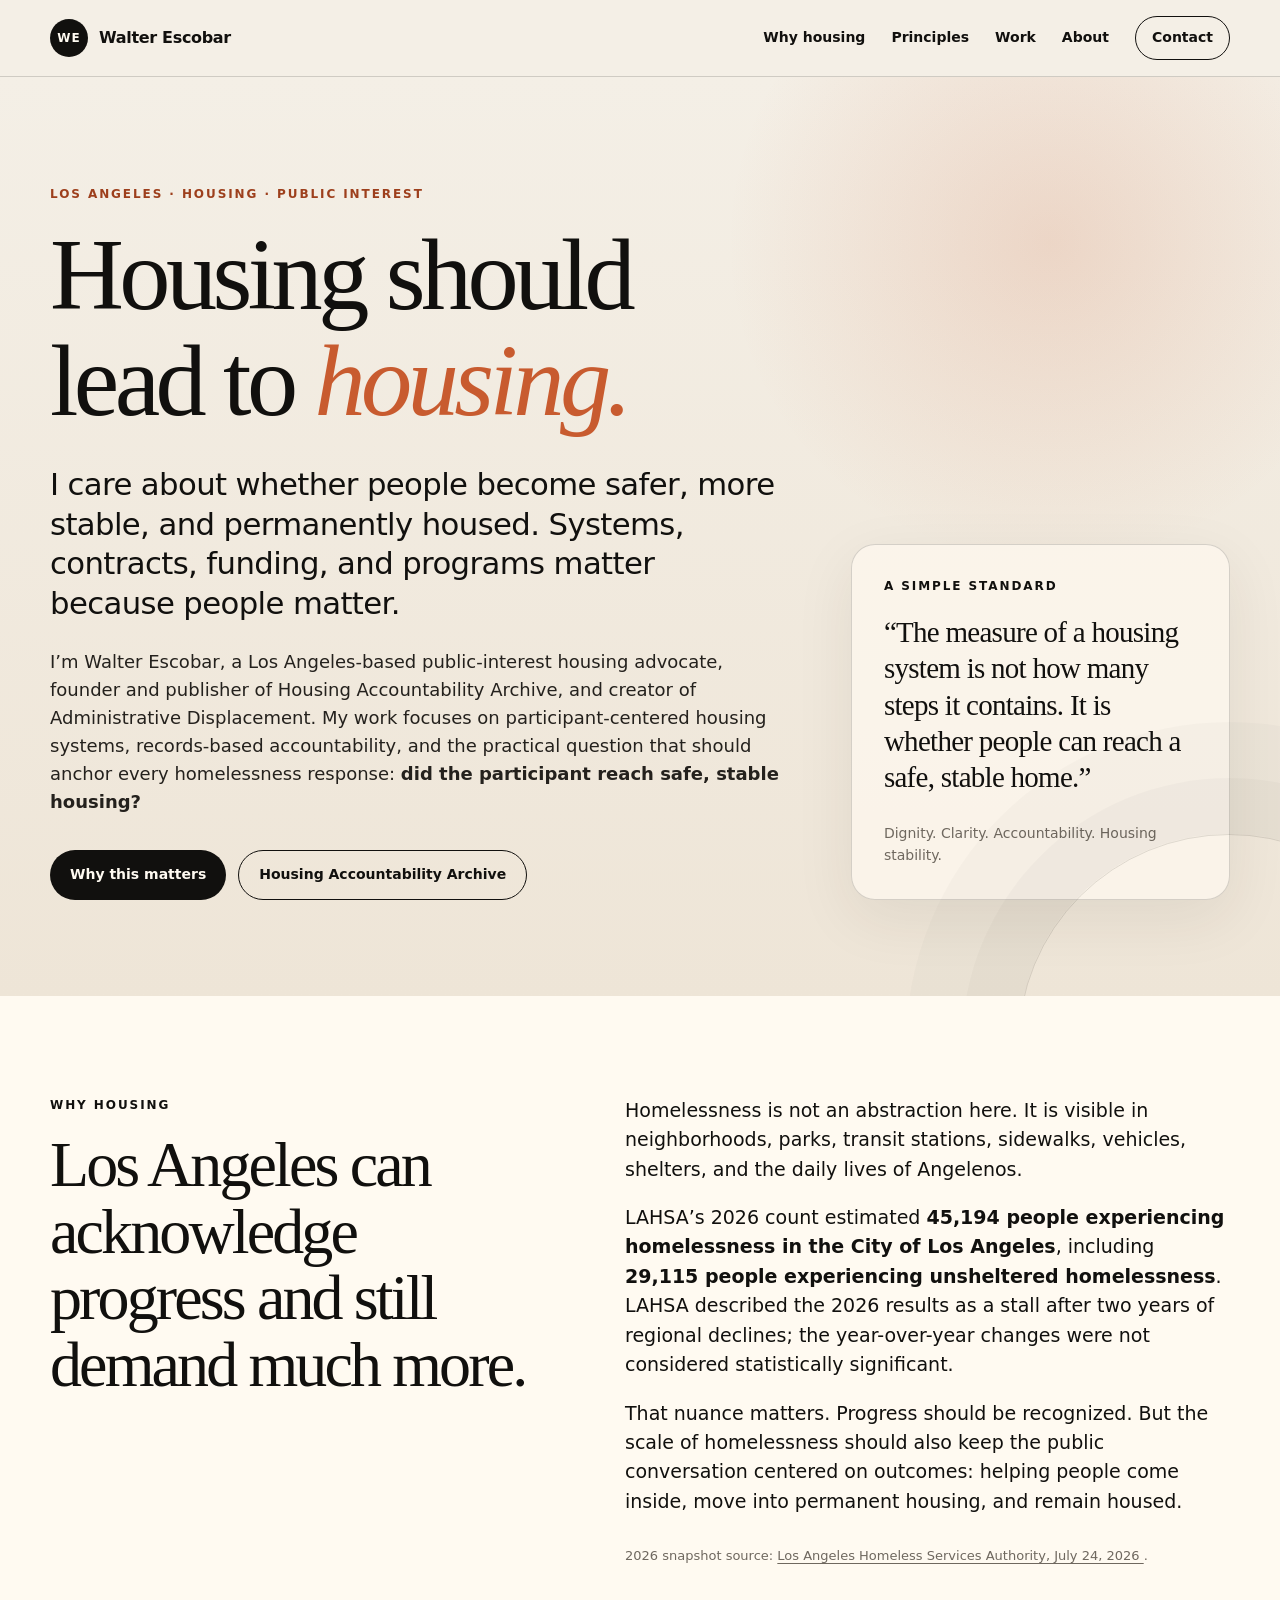
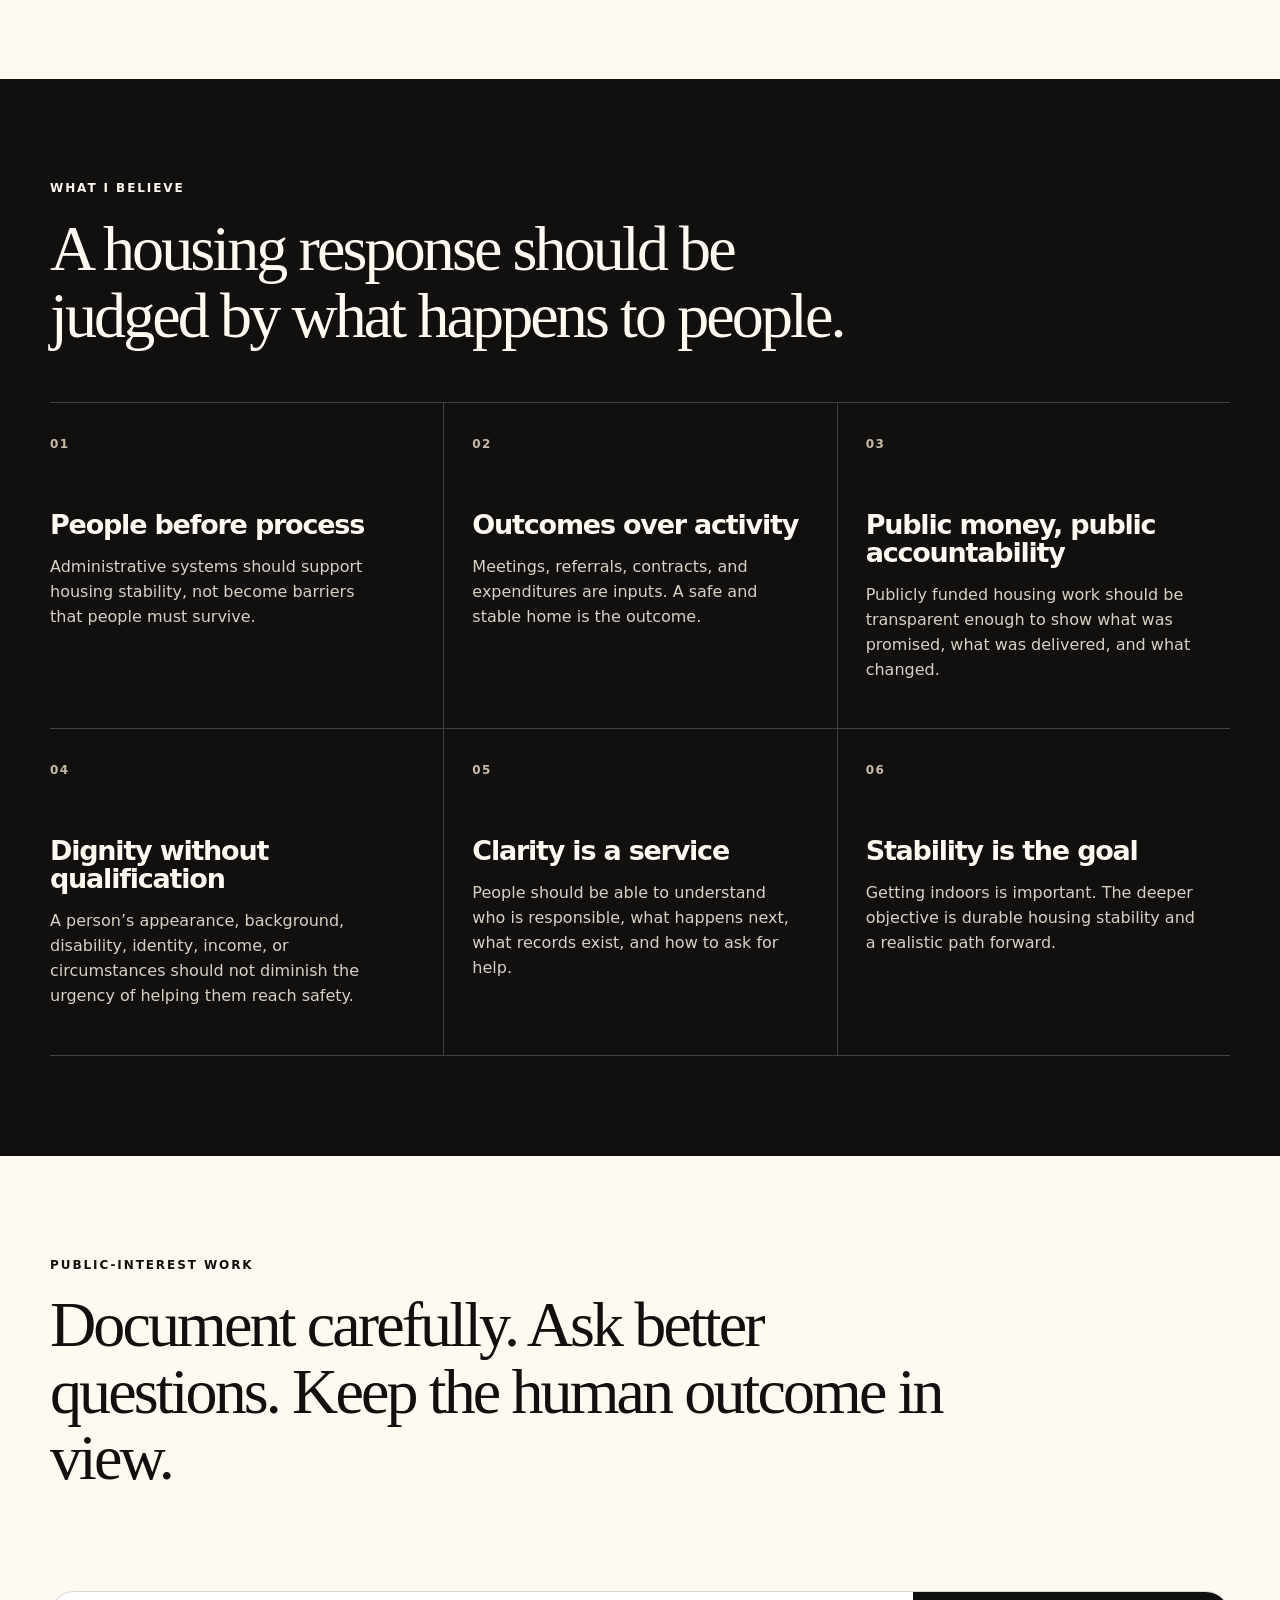
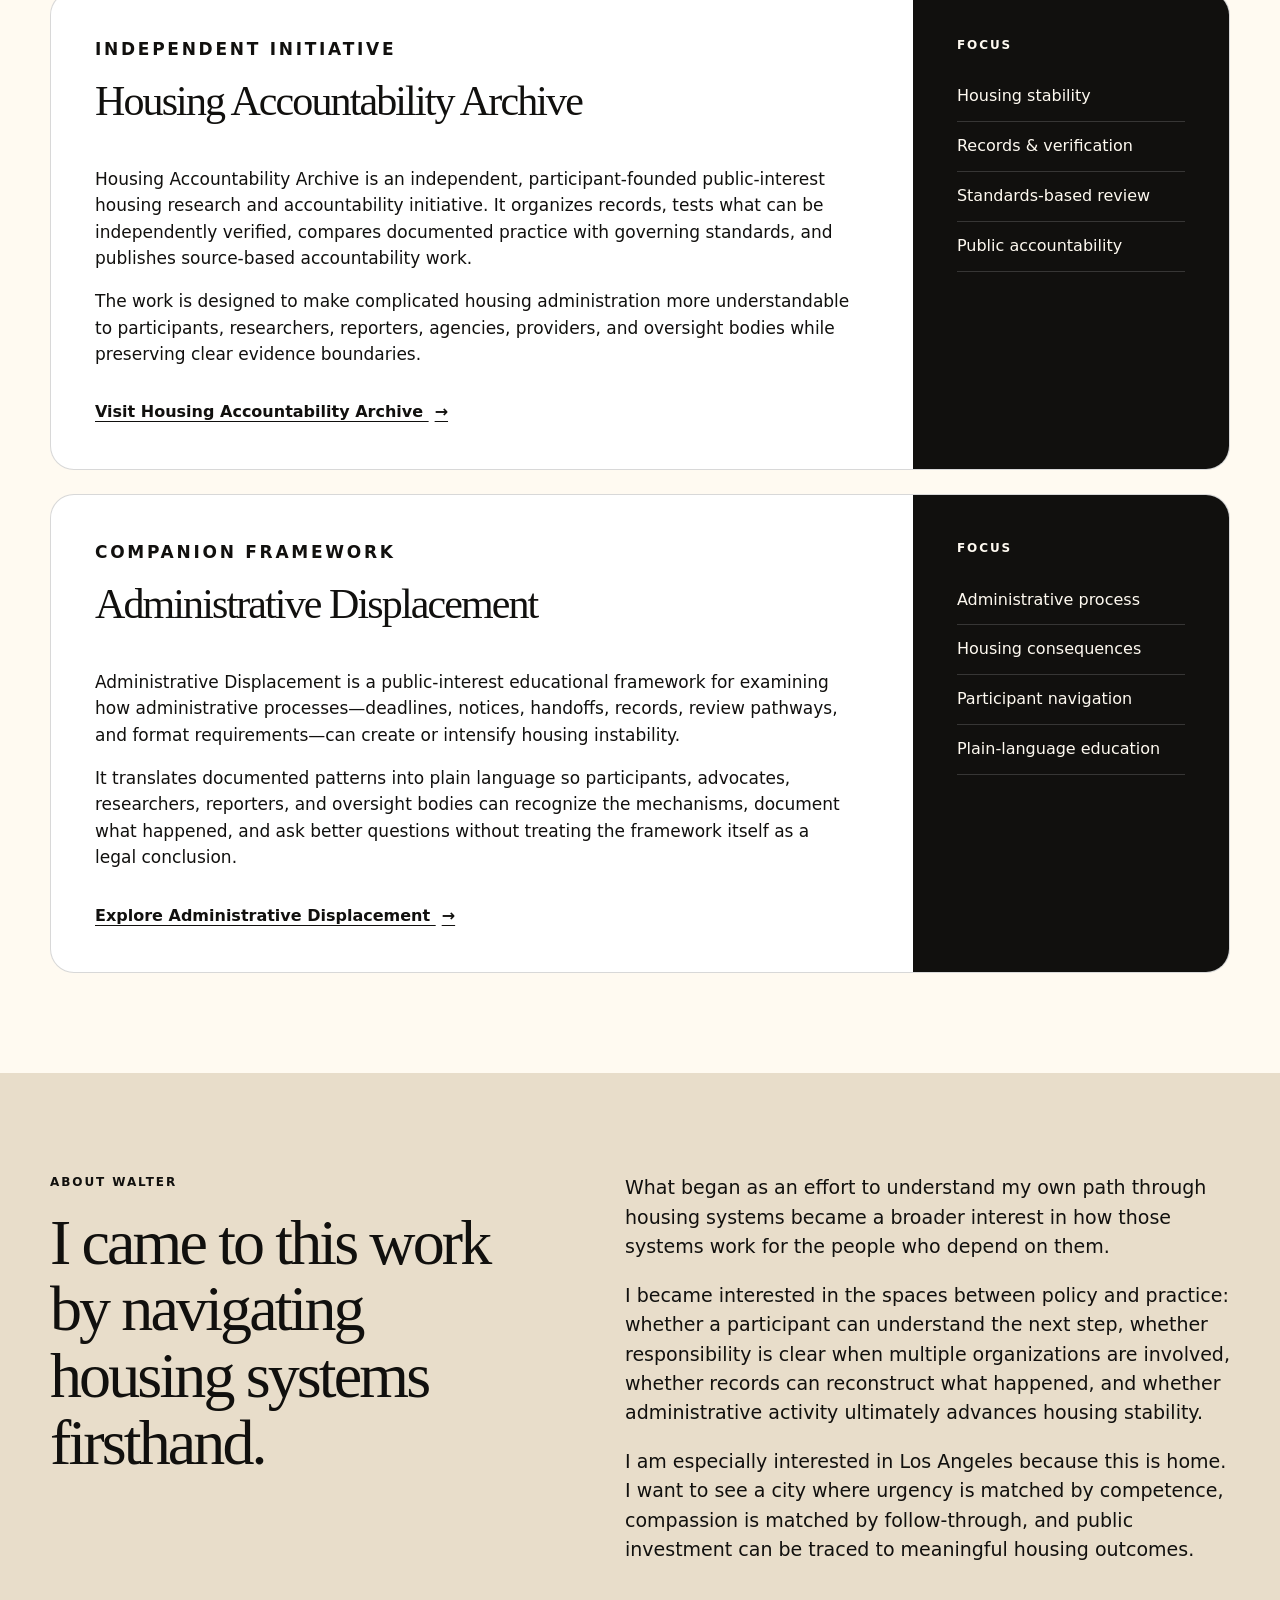
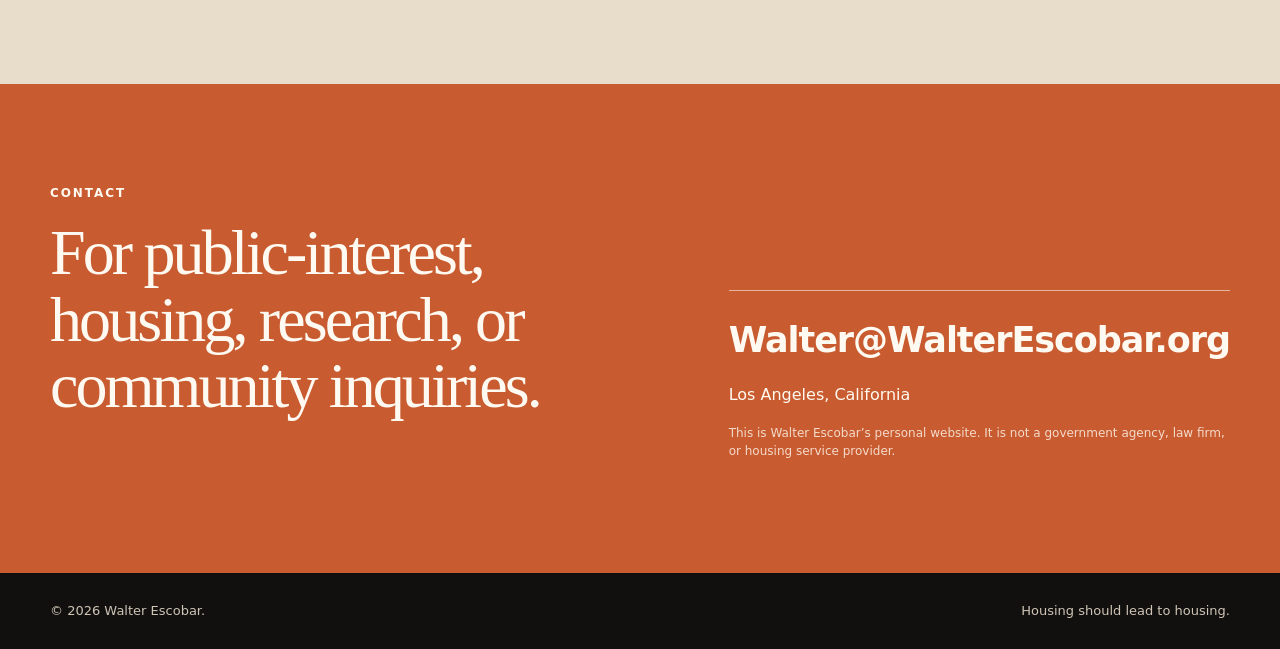
==== commit 7b62ae83: "Add files via upload" ====
--- a/index.html
+++ b/index.html
@@ -4,7 +4,7 @@
   <meta charset="utf-8">
   <meta name="viewport" content="width=device-width, initial-scale=1">
   <title>Walter Escobar | Housing, Accountability & Los Angeles</title>
-  <meta name="description" content="Walter Escobar is a Los Angeles-based public-interest housing advocate and founder of Housing Accountability Archive, focused on housing stability, accountability, and participant-centered systems.">
+  <meta name="description" content="Walter Escobar is a Los Angeles-based public-interest housing advocate, founder and publisher of Housing Accountability Archive, and creator of Administrative Displacement, focused on housing stability, records-based accountability, and participant-centered systems.">
   <meta name="theme-color" content="#11100e">
   <link rel="canonical" href="https://walterescobar.org/">
 
@@ -46,10 +46,10 @@
             Systems, contracts, funding, and programs matter because people matter.
           </p>
           <p class="hero-sub">
-            I’m Walter Escobar, a Los Angeles-based public-interest housing advocate and the founder and publisher of
-            Housing Accountability Archive. My work focuses on participant-centered housing systems,
-            accountability, and the practical question that should anchor every homelessness response:
-            <strong>did the person get housed?</strong>
+            I’m Walter Escobar, a Los Angeles-based public-interest housing advocate, founder and publisher of
+            Housing Accountability Archive, and creator of Administrative Displacement. My work focuses on
+            participant-centered housing systems, records-based accountability, and the practical question that should
+            anchor every homelessness response: <strong>did the participant reach safe, stable housing?</strong>
           </p>
           <div class="hero-actions">
             <a class="button primary" href="#why">Why this matters</a>
@@ -147,16 +147,16 @@
 
         <div class="work-card">
           <div class="work-card-copy">
-            <p class="work-tag">Independent project</p>
+            <p class="work-tag">Independent initiative</p>
             <h3>Housing Accountability Archive</h3>
             <p>
-              Housing Accountability Archive is an independent public-interest publication focused on documenting
-              publicly funded housing administration, examining whether required processes can be verified through records,
-              and making complicated systems easier to understand.
-            </p>
-            <p>
-              Its purpose is not to replace government, service providers, attorneys, or journalists. It is to contribute
-              careful documentation, participant-centered questions, and a stronger public record.
+              Housing Accountability Archive is an independent, participant-founded public-interest housing research
+              and accountability initiative. It organizes records, tests what can be independently verified, compares
+              documented practice with governing standards, and publishes source-based accountability work.
+            </p>
+            <p>
+              The work is designed to make complicated housing administration more understandable to participants,
+              researchers, reporters, agencies, providers, and oversight bodies while preserving clear evidence boundaries.
             </p>
             <a class="text-link" href="https://www.housingaccountabilityarchive.org/" rel="noopener">
               Visit Housing Accountability Archive <span aria-hidden="true">→</span>
@@ -165,9 +165,36 @@
           <div class="work-card-aside">
             <p class="mini-label">Focus</p>
             <p>Housing stability</p>
-            <p>Administrative clarity</p>
             <p>Records & verification</p>
+            <p>Standards-based review</p>
             <p>Public accountability</p>
+          </div>
+        </div>
+
+        <div class="work-card">
+          <div class="work-card-copy">
+            <p class="work-tag">Companion framework</p>
+            <h3>Administrative Displacement</h3>
+            <p>
+              Administrative Displacement is a public-interest educational framework for examining how administrative
+              processes—deadlines, notices, handoffs, records, review pathways, and format requirements—can create or
+              intensify housing instability.
+            </p>
+            <p>
+              It translates documented patterns into plain language so participants, advocates, researchers, reporters,
+              and oversight bodies can recognize the mechanisms, document what happened, and ask better questions without
+              treating the framework itself as a legal conclusion.
+            </p>
+            <a class="text-link" href="https://administrativedisplacement.org/" rel="noopener">
+              Explore Administrative Displacement <span aria-hidden="true">→</span>
+            </a>
+          </div>
+          <div class="work-card-aside">
+            <p class="mini-label">Focus</p>
+            <p>Administrative process</p>
+            <p>Housing consequences</p>
+            <p>Participant navigation</p>
+            <p>Plain-language education</p>
           </div>
         </div>
       </div>
--- a/styles.css
+++ b/styles.css
@@ -130,6 +130,7 @@
   margin-top: 46px; display: grid; grid-template-columns: 1.5fr .55fr;
   border: 1px solid var(--line); border-radius: var(--radius); overflow: hidden; background: #fff;
 }
+.work-card + .work-card { margin-top: 24px; }
 .work-card-copy { padding: 44px; }
 .work-card-copy h3 { font-family: Georgia, "Times New Roman", serif; font-size: 42px; font-weight: 500; }
 .work-card-copy p { max-width: 760px; font-size: 17px; }
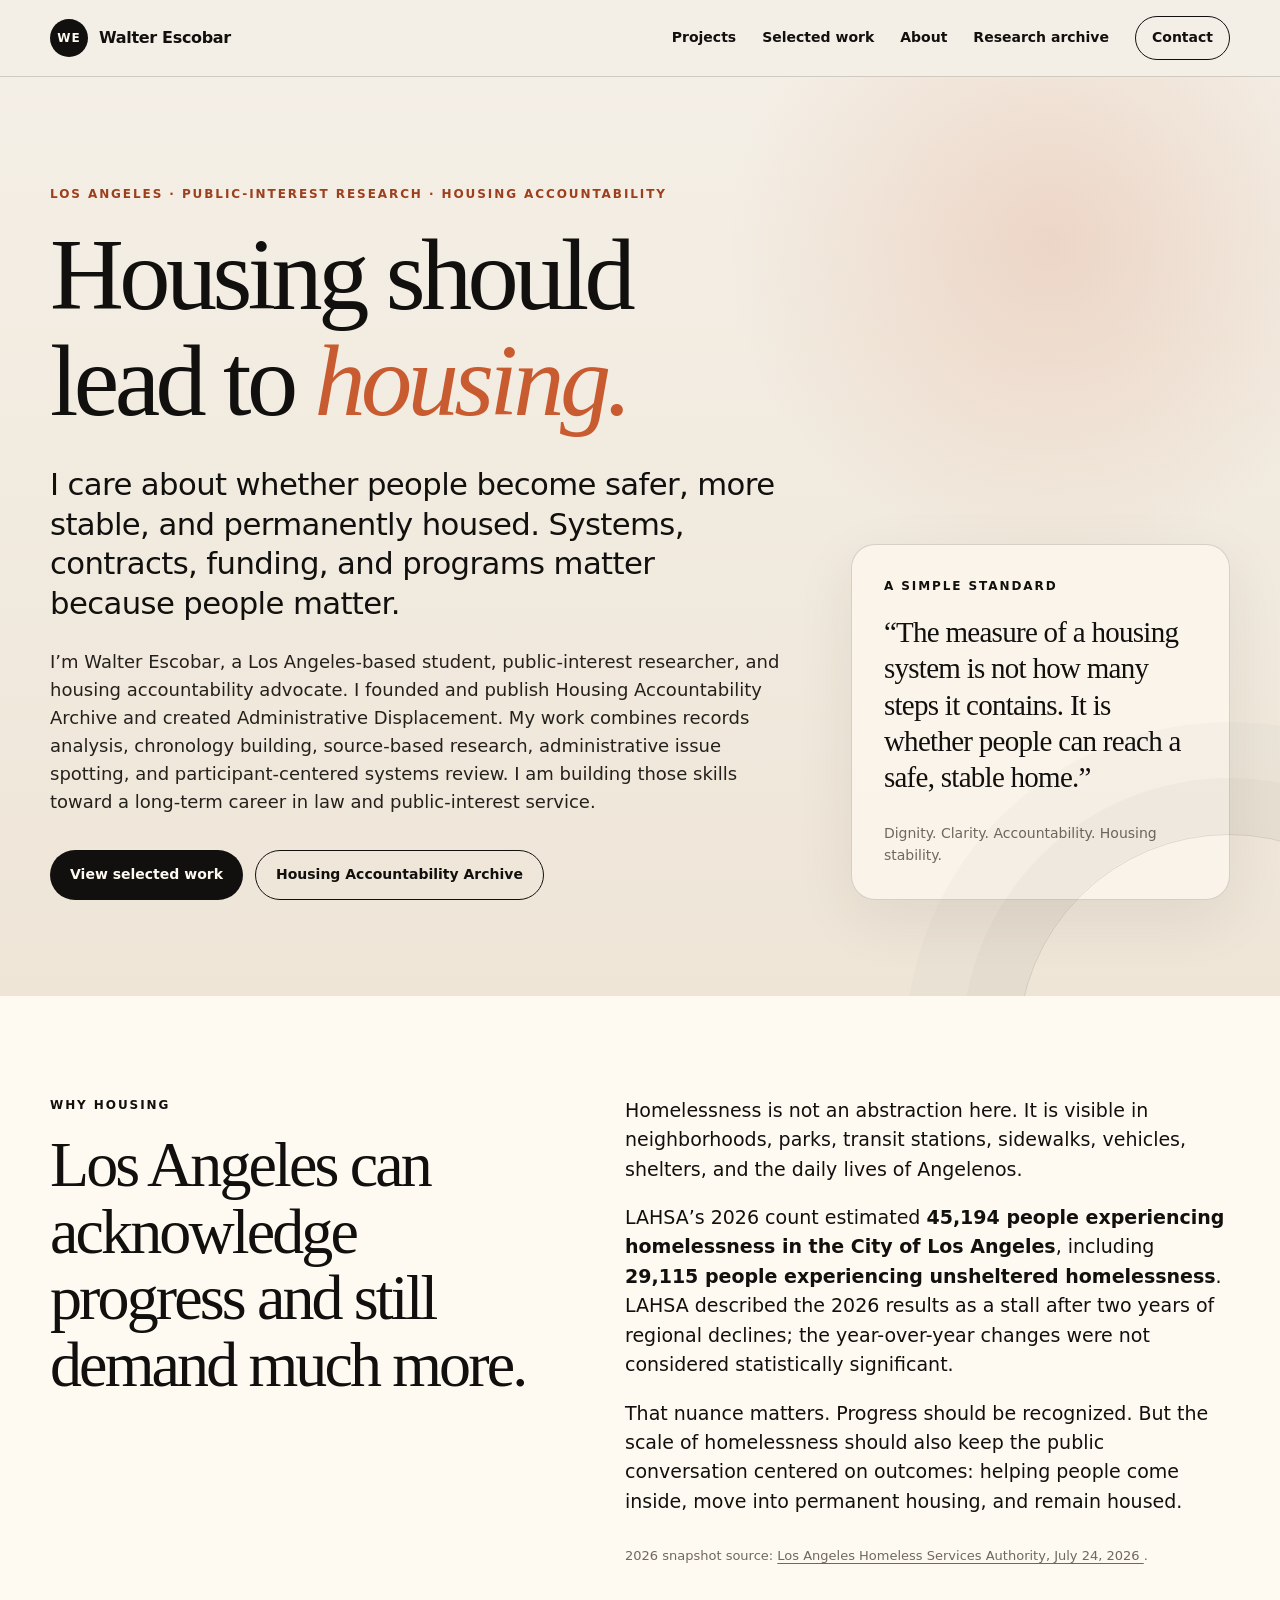
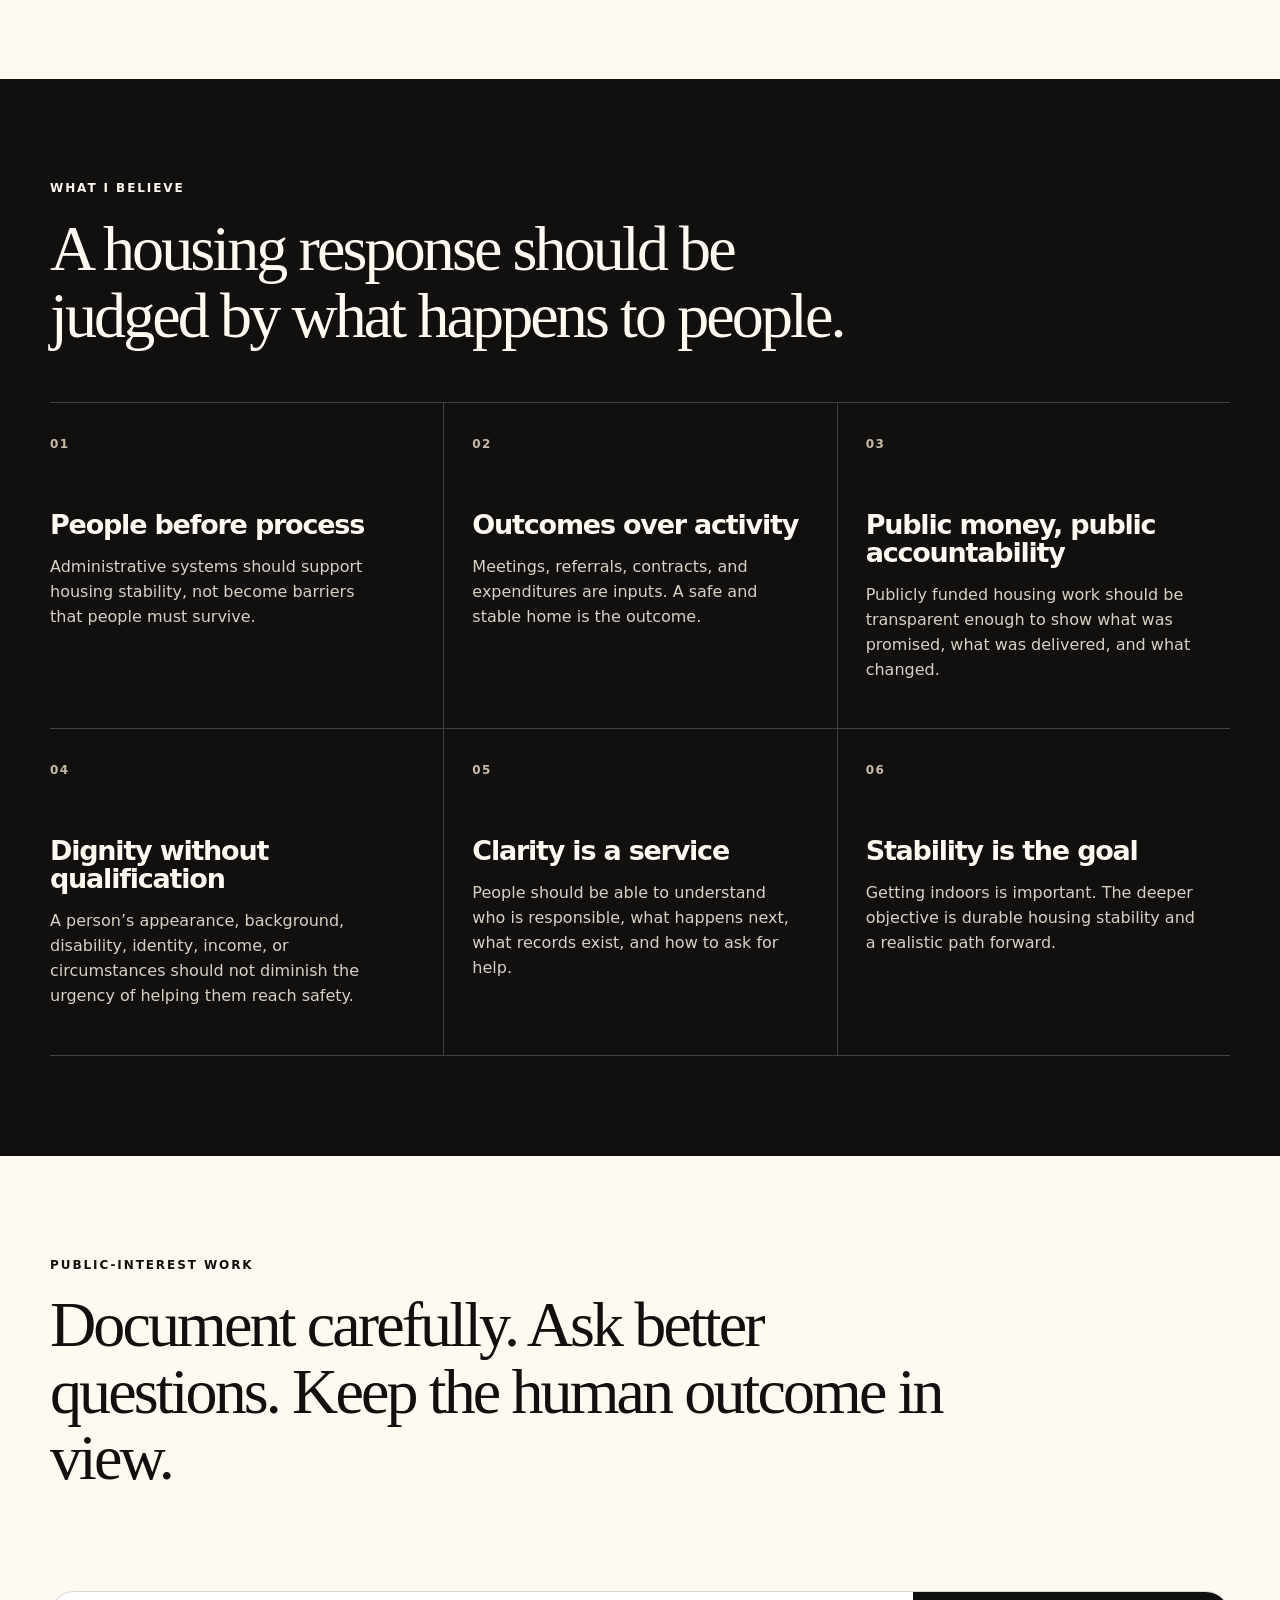
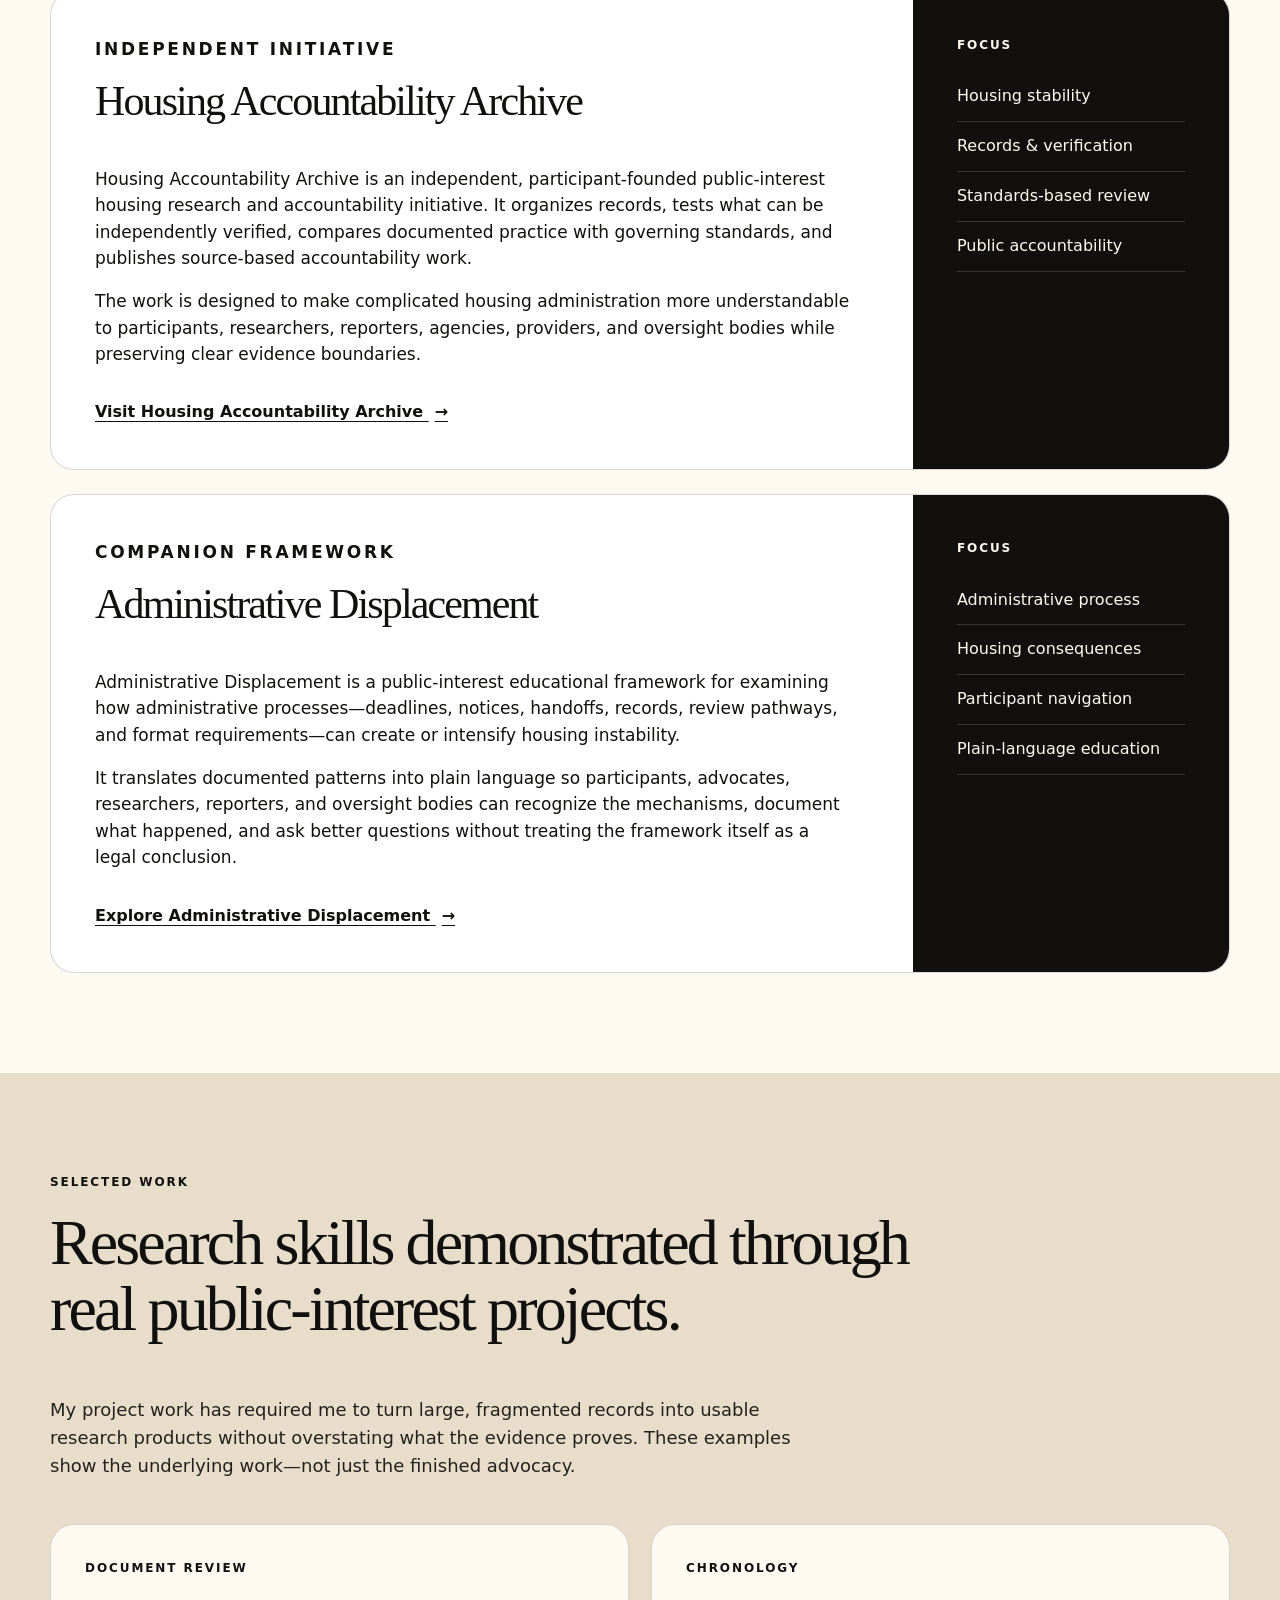
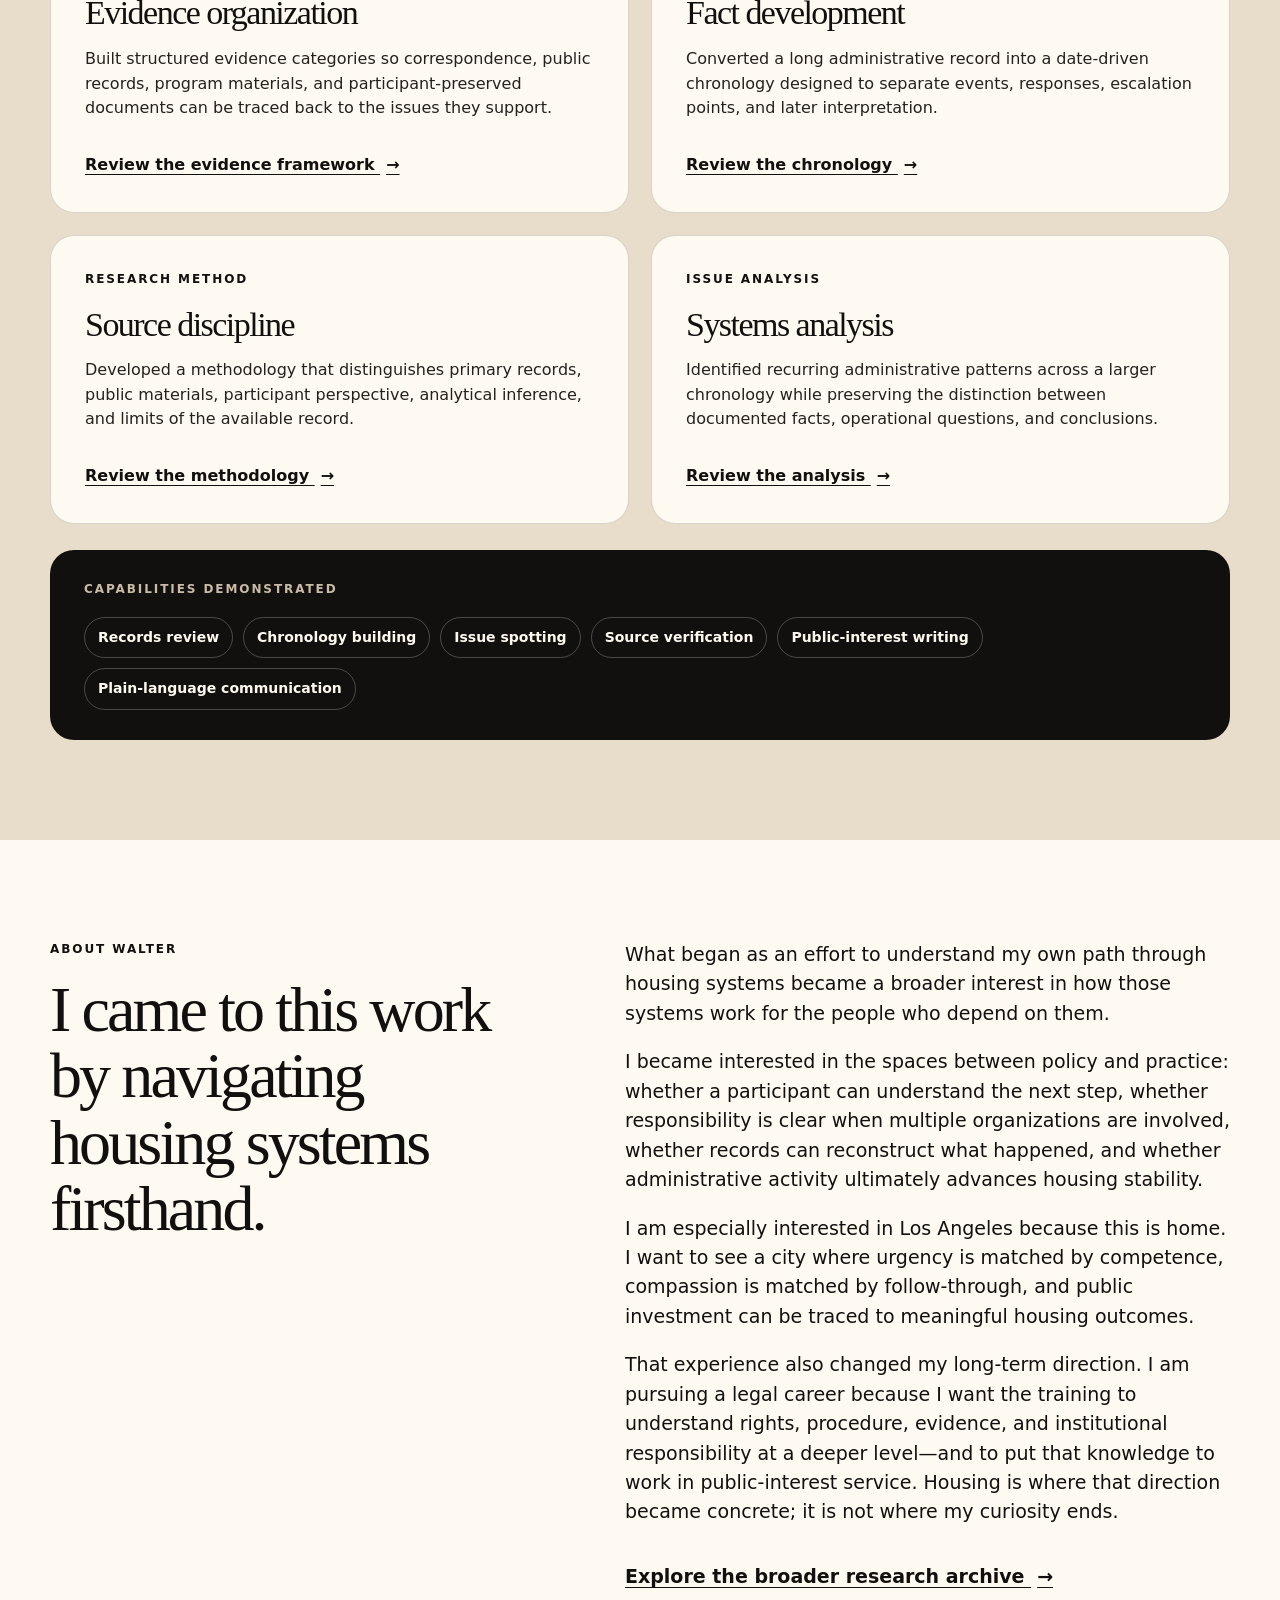
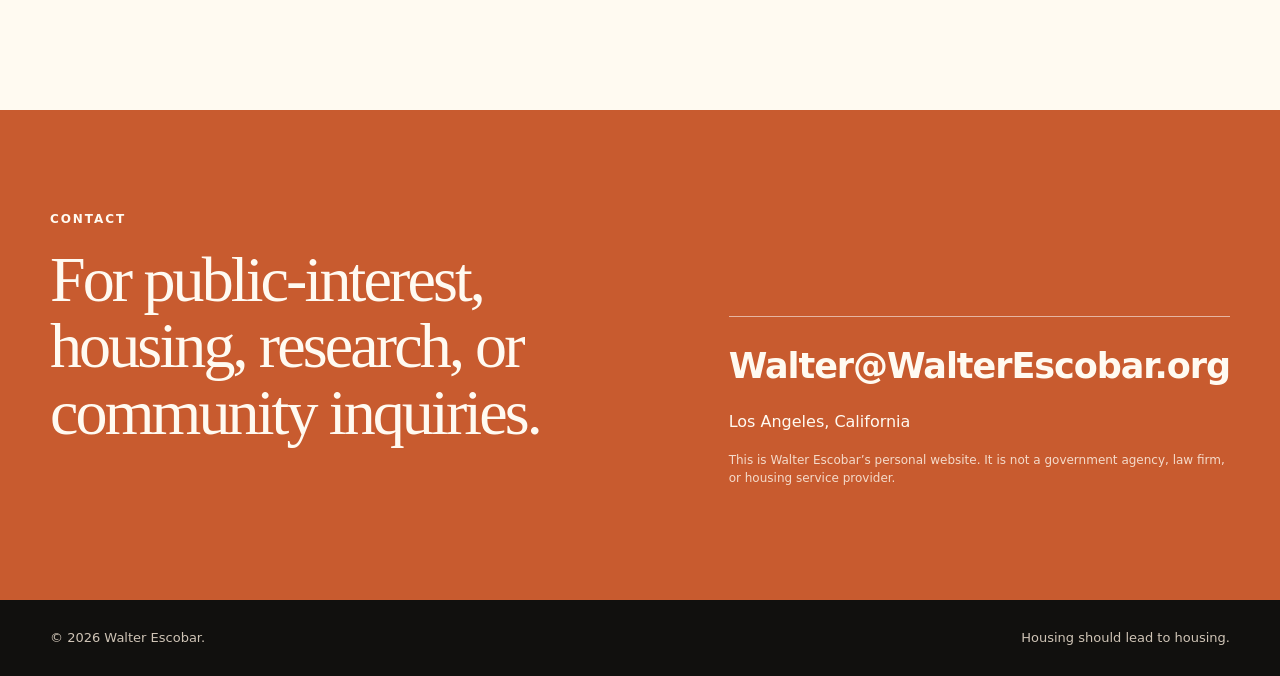
==== commit 4c535032: "Add files via upload" ====
--- a/index.html
+++ b/index.html
@@ -3,14 +3,14 @@
 <head>
   <meta charset="utf-8">
   <meta name="viewport" content="width=device-width, initial-scale=1">
-  <title>Walter Escobar | Housing, Accountability & Los Angeles</title>
-  <meta name="description" content="Walter Escobar is a Los Angeles-based public-interest housing advocate, founder and publisher of Housing Accountability Archive, and creator of Administrative Displacement, focused on housing stability, records-based accountability, and participant-centered systems.">
+  <title>Walter Escobar | Public-Interest Research & Housing Accountability</title>
+  <meta name="description" content="Walter Escobar is a Los Angeles-based student, public-interest researcher, housing accountability advocate, founder and publisher of Housing Accountability Archive, and creator of Administrative Displacement.">
   <meta name="theme-color" content="#11100e">
   <link rel="canonical" href="https://walterescobar.org/">
 
   <meta property="og:type" content="website">
-  <meta property="og:title" content="Walter Escobar | Housing, Accountability & Los Angeles">
-  <meta property="og:description" content="Housing should lead to housing. Public-interest advocacy focused on dignity, accountability, and measurable housing stability in Los Angeles.">
+  <meta property="og:title" content="Walter Escobar | Public-Interest Research & Housing Accountability">
+  <meta property="og:description" content="Public-interest research, records analysis, housing accountability, and participant-centered systems work by Walter Escobar in Los Angeles.">
   <meta property="og:url" content="https://walterescobar.org/">
 
   <link rel="stylesheet" href="styles.css">
@@ -26,10 +26,10 @@
       </a>
       <button class="nav-toggle" aria-expanded="false" aria-controls="nav">Menu</button>
       <nav id="nav" class="nav" aria-label="Primary navigation">
-        <a href="#why">Why housing</a>
-        <a href="#principles">Principles</a>
-        <a href="#work">Work</a>
+        <a href="#work">Projects</a>
+        <a href="#selected-work">Selected work</a>
         <a href="#about">About</a>
+        <a href="initiatives.html">Research archive</a>
         <a class="nav-contact" href="mailto:Walter@WalterEscobar.org">Contact</a>
       </nav>
     </div>
@@ -39,20 +39,20 @@
     <section id="top" class="hero">
       <div class="shell hero-grid">
         <div class="hero-copy">
-          <p class="eyebrow">Los Angeles · Housing · Public Interest</p>
+          <p class="eyebrow">Los Angeles · Public-Interest Research · Housing Accountability</p>
           <h1>Housing should lead to <em>housing.</em></h1>
           <p class="lede">
             I care about whether people become safer, more stable, and permanently housed.
             Systems, contracts, funding, and programs matter because people matter.
           </p>
           <p class="hero-sub">
-            I’m Walter Escobar, a Los Angeles-based public-interest housing advocate, founder and publisher of
-            Housing Accountability Archive, and creator of Administrative Displacement. My work focuses on
-            participant-centered housing systems, records-based accountability, and the practical question that should
-            anchor every homelessness response: <strong>did the participant reach safe, stable housing?</strong>
+            I’m Walter Escobar, a Los Angeles-based student, public-interest researcher, and housing accountability advocate.
+            I founded and publish Housing Accountability Archive and created Administrative Displacement. My work combines
+            records analysis, chronology building, source-based research, administrative issue spotting, and participant-centered
+            systems review. I am building those skills toward a long-term career in law and public-interest service.
           </p>
           <div class="hero-actions">
-            <a class="button primary" href="#why">Why this matters</a>
+            <a class="button primary" href="#selected-work">View selected work</a>
             <a class="button secondary" href="https://www.housingaccountabilityarchive.org/" rel="noopener">Housing Accountability Archive</a>
           </div>
         </div>
@@ -200,7 +200,57 @@
       </div>
     </section>
 
-    <section id="about" class="section section-warm">
+
+    <section id="selected-work" class="section section-warm">
+      <div class="shell">
+        <div class="section-heading-row">
+          <div>
+            <p class="section-label">Selected work</p>
+            <h2>Research skills demonstrated through real public-interest projects.</h2>
+            <p class="portfolio-intro">
+              My project work has required me to turn large, fragmented records into usable research products without
+              overstating what the evidence proves. These examples show the underlying work—not just the finished advocacy.
+            </p>
+          </div>
+        </div>
+
+        <div class="portfolio-grid">
+          <article class="portfolio-card">
+            <p class="work-tag">Document review</p>
+            <h3>Evidence organization</h3>
+            <p>Built structured evidence categories so correspondence, public records, program materials, and participant-preserved documents can be traced back to the issues they support.</p>
+            <a class="text-link" href="evidence.html">Review the evidence framework <span aria-hidden="true">→</span></a>
+          </article>
+          <article class="portfolio-card">
+            <p class="work-tag">Chronology</p>
+            <h3>Fact development</h3>
+            <p>Converted a long administrative record into a date-driven chronology designed to separate events, responses, escalation points, and later interpretation.</p>
+            <a class="text-link" href="executive-chronology.html">Review the chronology <span aria-hidden="true">→</span></a>
+          </article>
+          <article class="portfolio-card">
+            <p class="work-tag">Research method</p>
+            <h3>Source discipline</h3>
+            <p>Developed a methodology that distinguishes primary records, public materials, participant perspective, analytical inference, and limits of the available record.</p>
+            <a class="text-link" href="methodology.html">Review the methodology <span aria-hidden="true">→</span></a>
+          </article>
+          <article class="portfolio-card">
+            <p class="work-tag">Issue analysis</p>
+            <h3>Systems analysis</h3>
+            <p>Identified recurring administrative patterns across a larger chronology while preserving the distinction between documented facts, operational questions, and conclusions.</p>
+            <a class="text-link" href="analysis.html">Review the analysis <span aria-hidden="true">→</span></a>
+          </article>
+        </div>
+
+        <div class="capability-strip" aria-label="Capabilities demonstrated">
+          <p class="mini-label">Capabilities demonstrated</p>
+          <div class="capability-list">
+            <span>Records review</span><span>Chronology building</span><span>Issue spotting</span><span>Source verification</span><span>Public-interest writing</span><span>Plain-language communication</span>
+          </div>
+        </div>
+      </div>
+    </section>
+
+    <section id="about" class="section section-light">
       <div class="shell split">
         <div>
           <p class="section-label">About Walter</p>
@@ -220,6 +270,12 @@
             I am especially interested in Los Angeles because this is home. I want to see a city where urgency is matched by
             competence, compassion is matched by follow-through, and public investment can be traced to meaningful housing outcomes.
           </p>
+          <p>
+            That experience also changed my long-term direction. I am pursuing a legal career because I want the training to
+            understand rights, procedure, evidence, and institutional responsibility at a deeper level—and to put that knowledge
+            to work in public-interest service. Housing is where that direction became concrete; it is not where my curiosity ends.
+          </p>
+          <p><a class="text-link" href="initiatives.html">Explore the broader research archive <span aria-hidden="true">→</span></a></p>
         </div>
       </div>
     </section>
--- a/styles.css
+++ b/styles.css
@@ -187,3 +187,16 @@
 @media (prefers-reduced-motion: reduce) {
   * { scroll-behavior: auto !important; transition: none !important; }
 }
+
+
+/* Professional portfolio additions — September 2026 */
+.portfolio-intro { max-width: 780px; margin: 18px 0 0; font-size: 18px; color: var(--ink-soft); }
+.portfolio-grid { display: grid; grid-template-columns: repeat(2, 1fr); gap: 22px; margin-top: 44px; }
+.portfolio-card { background: var(--paper-2); border: 1px solid var(--line); border-radius: var(--radius); padding: 34px; }
+.portfolio-card h3 { font-family: Georgia, "Times New Roman", serif; font-size: 34px; font-weight: 500; margin-bottom: 14px; }
+.portfolio-card p:not(.work-tag) { color: var(--ink-soft); }
+.capability-strip { margin-top: 26px; padding: 30px 34px; border-radius: var(--radius); background: var(--ink); color: var(--paper-2); }
+.capability-strip .mini-label { color: #c9bba7; }
+.capability-list { display: flex; flex-wrap: wrap; gap: 10px; }
+.capability-list span { border: 1px solid rgba(255,255,255,.24); border-radius: 999px; padding: 9px 13px; font-size: 14px; font-weight: 700; }
+@media (max-width: 800px) { .portfolio-grid { grid-template-columns: 1fr; } }
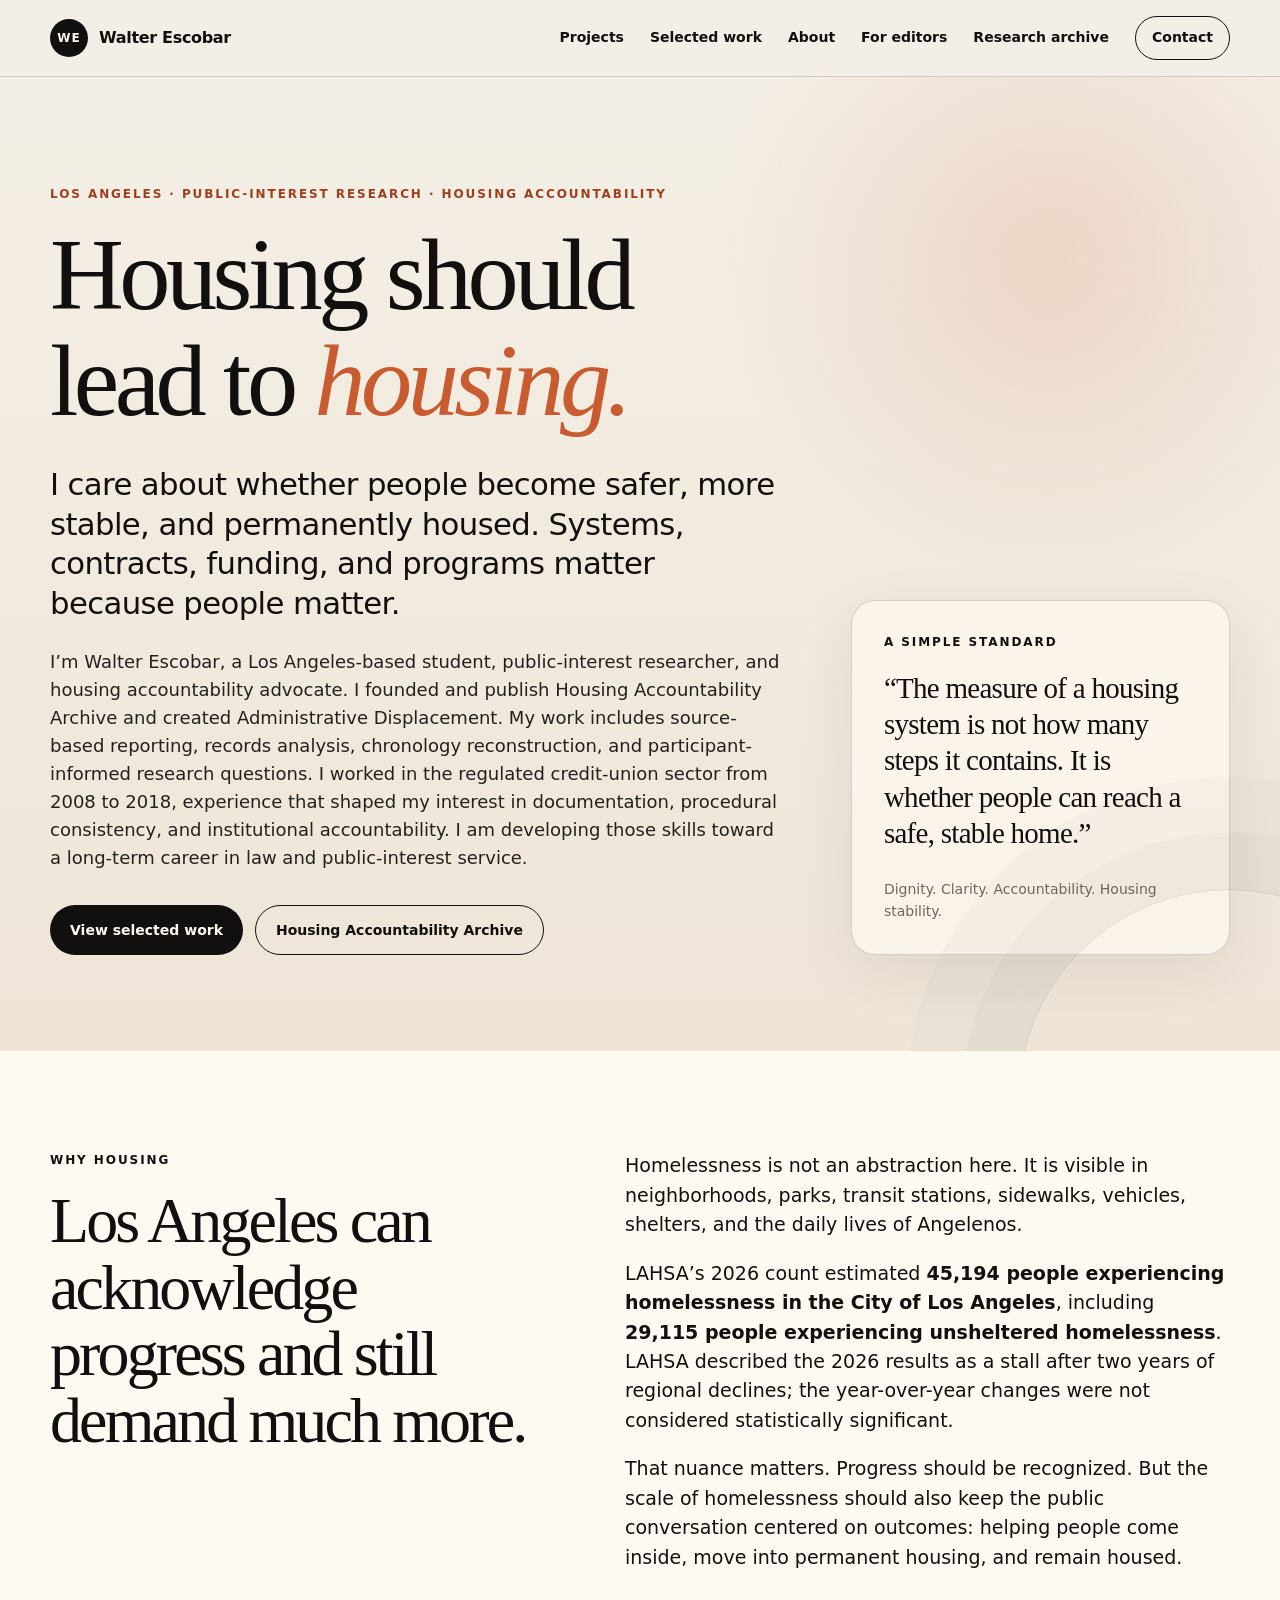
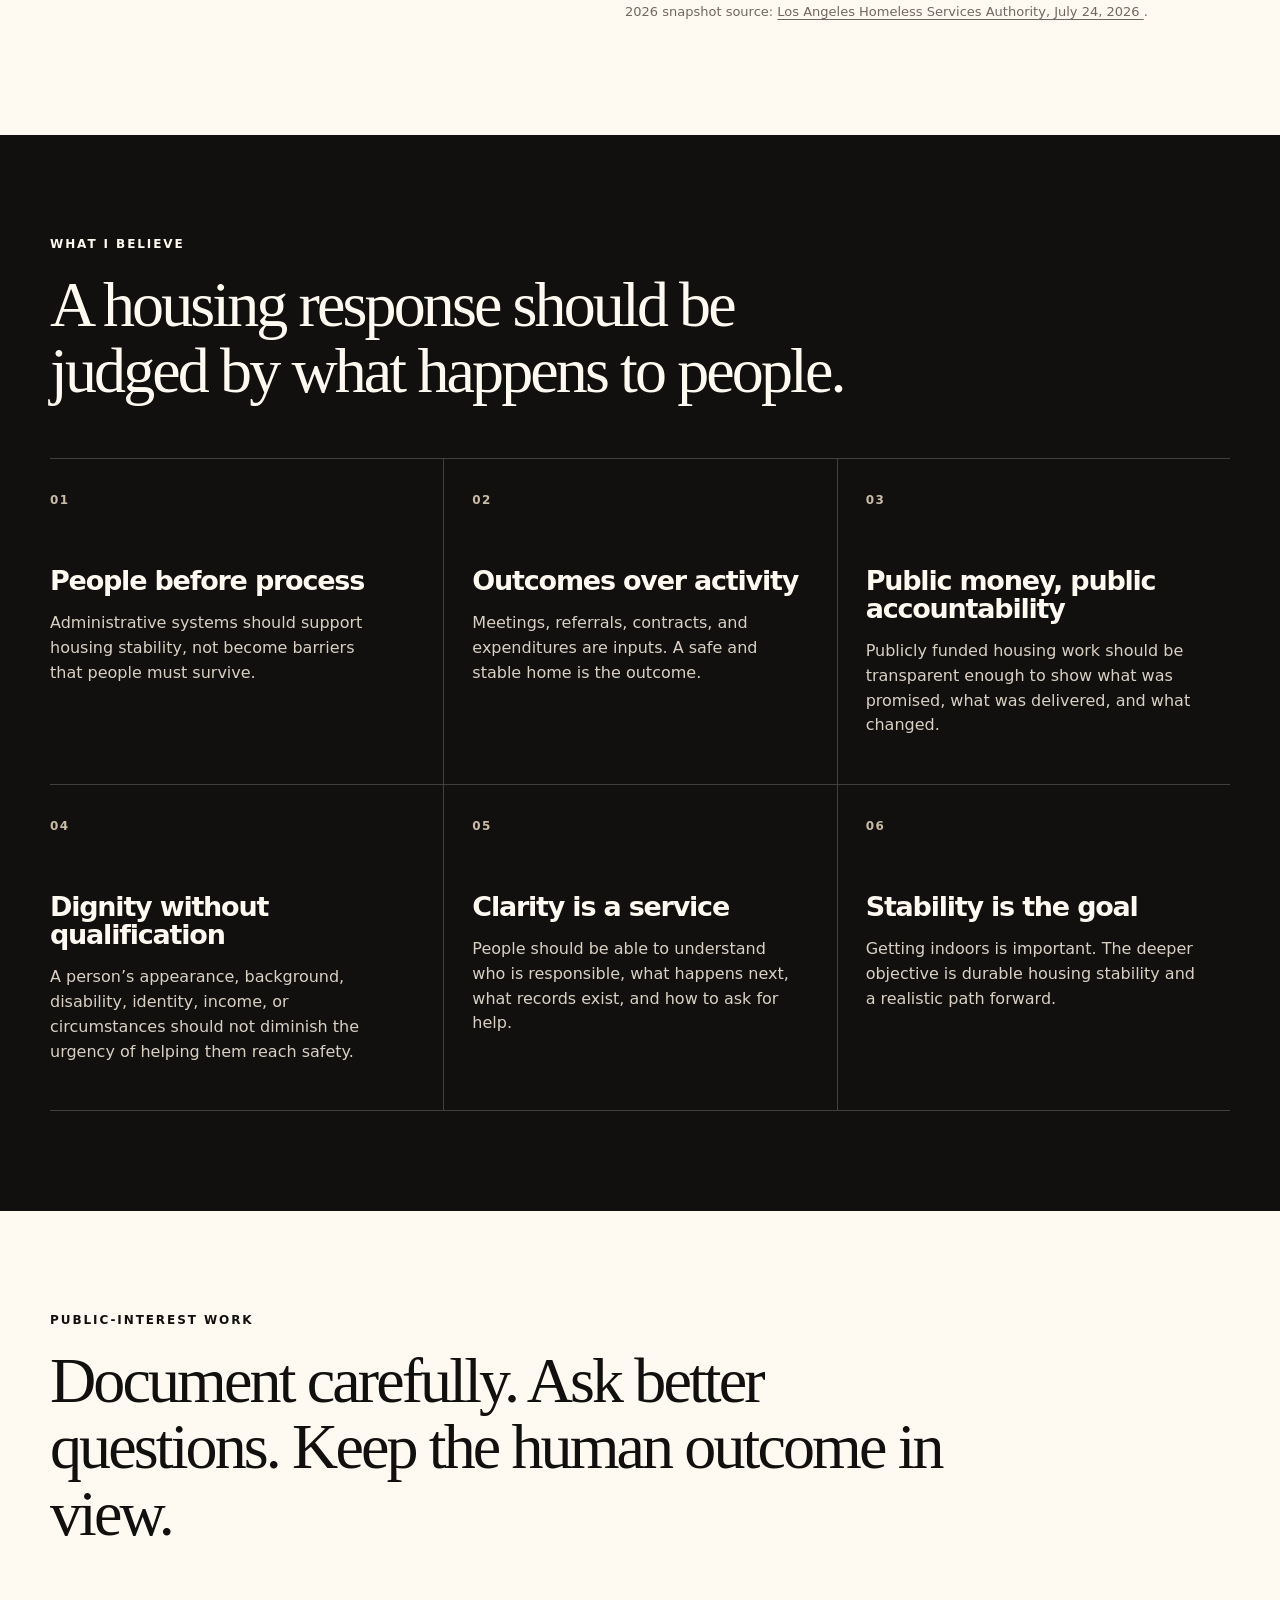
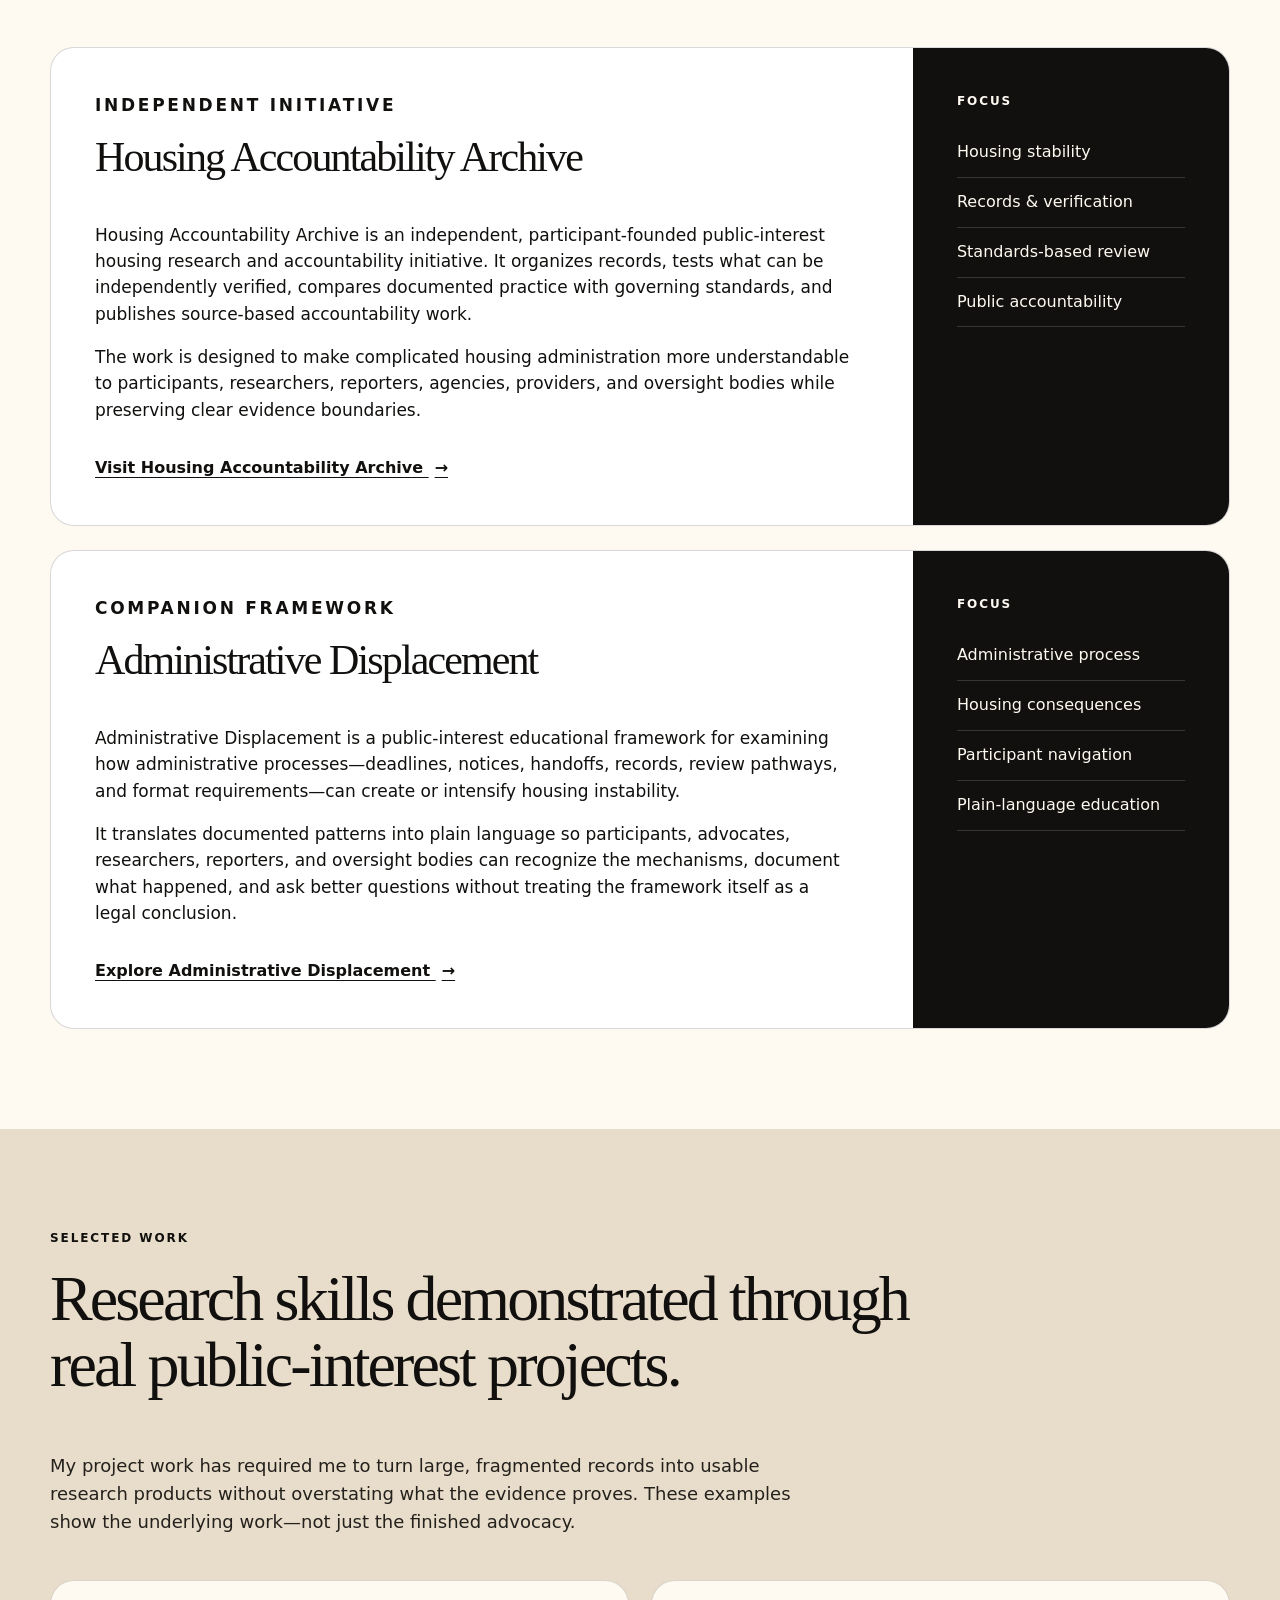
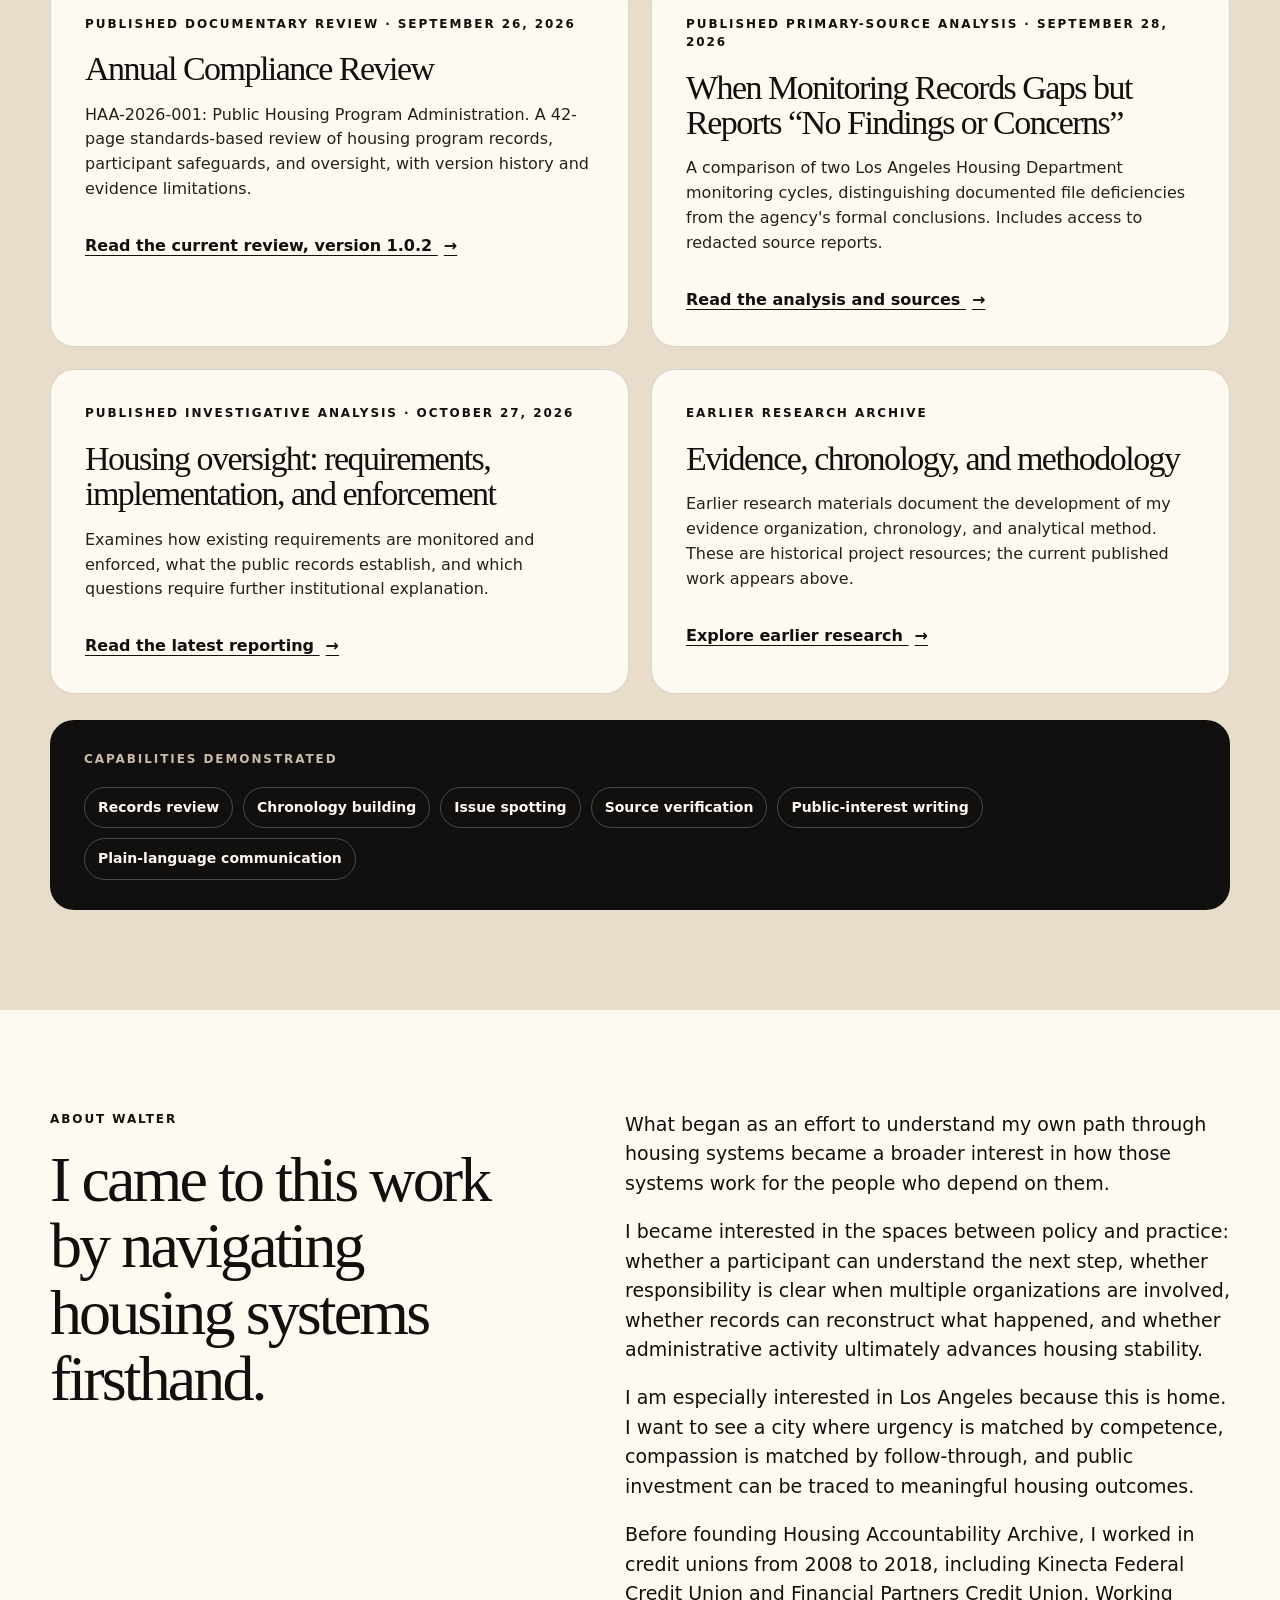
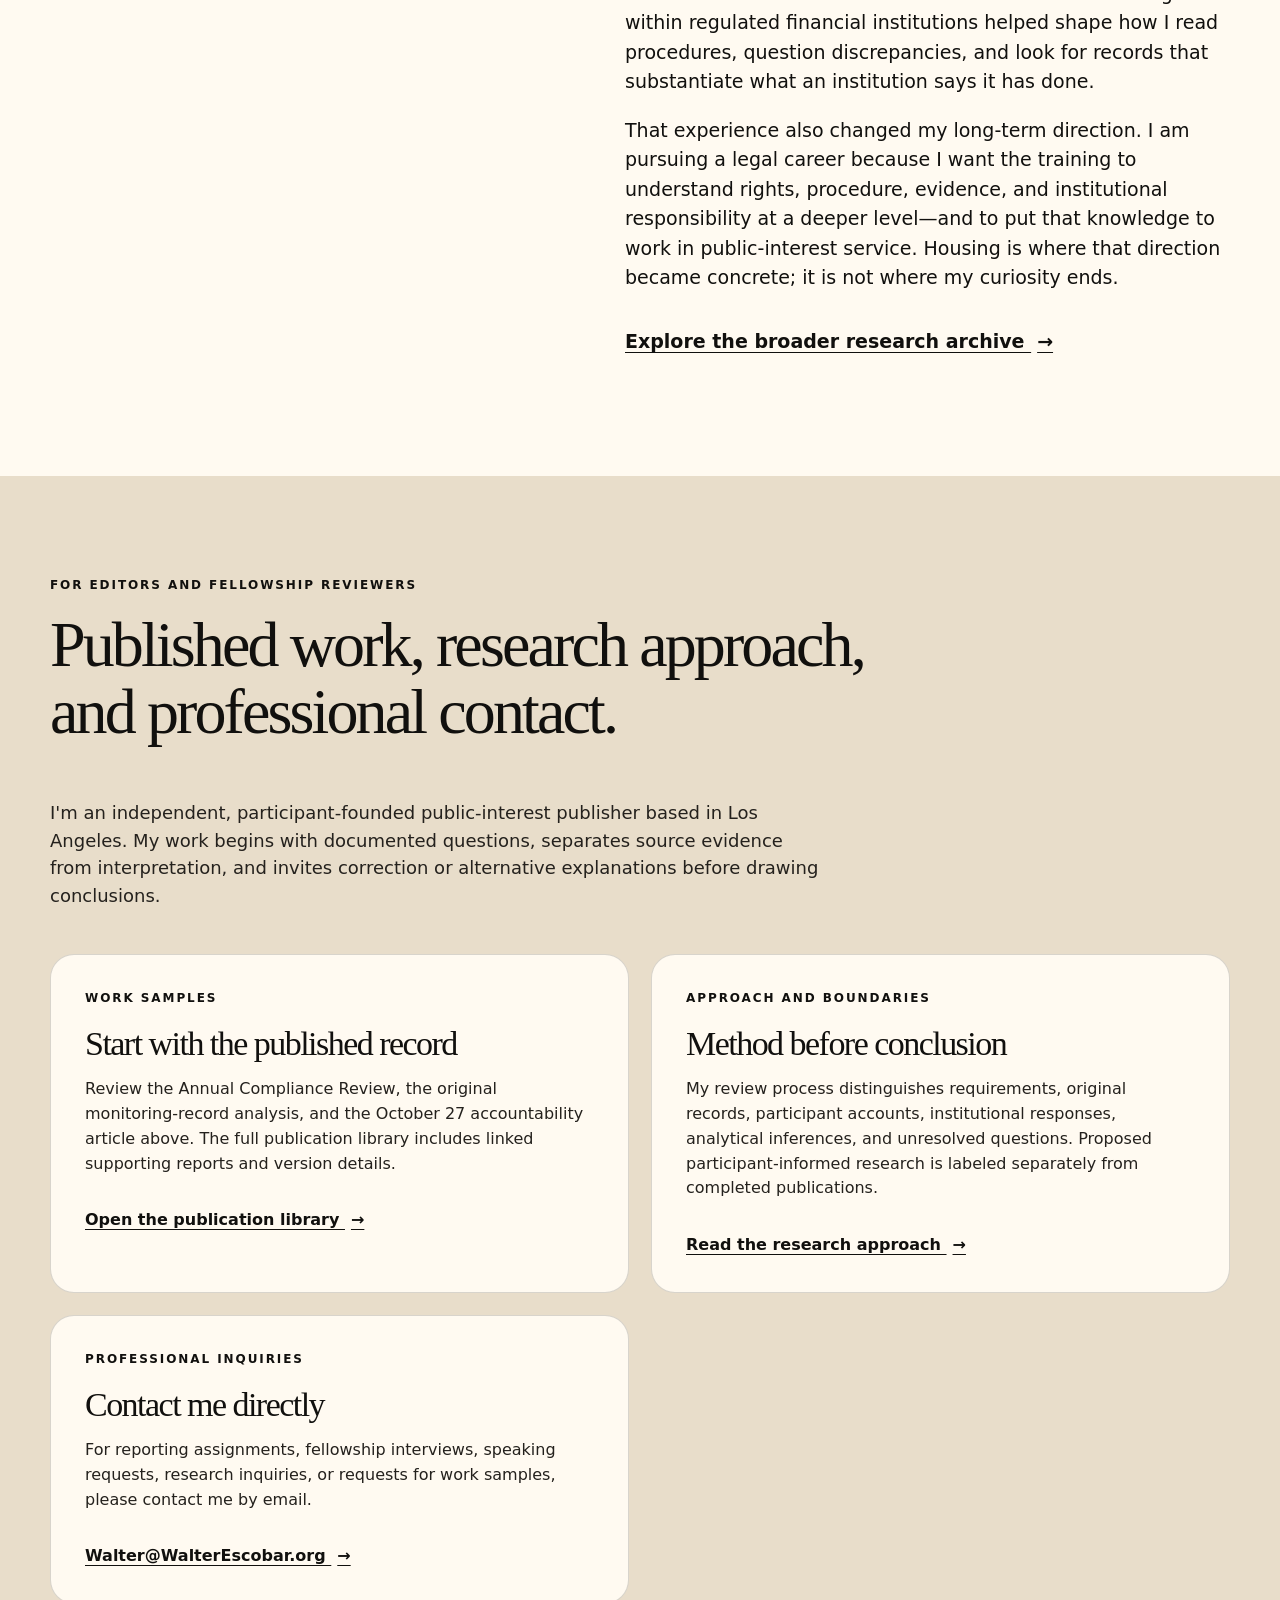
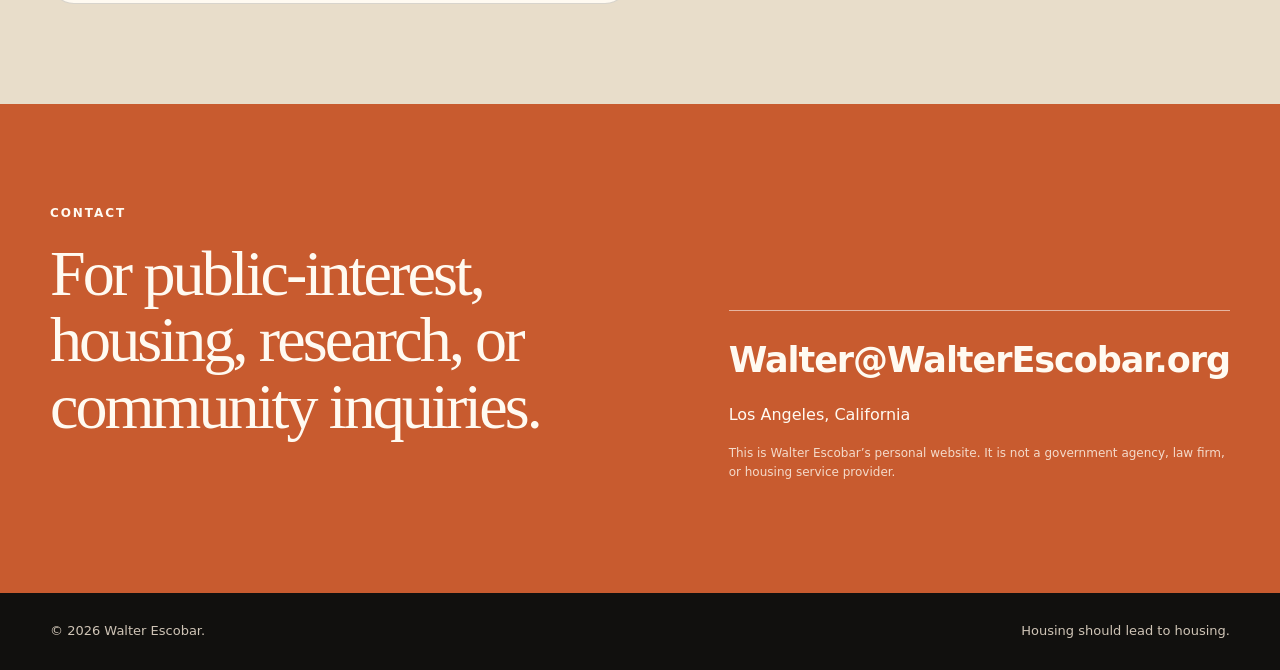
==== commit 1788ddcb: "Prioritize current reporting and add editorial portfolio, professional background, and reviewer path" ====
--- a/index.html
+++ b/index.html
@@ -29,6 +29,7 @@
         <a href="#work">Projects</a>
         <a href="#selected-work">Selected work</a>
         <a href="#about">About</a>
+        <a href="#editors">For editors</a>
         <a href="initiatives.html">Research archive</a>
         <a class="nav-contact" href="mailto:Walter@WalterEscobar.org">Contact</a>
       </nav>
@@ -47,9 +48,11 @@
           </p>
           <p class="hero-sub">
             I’m Walter Escobar, a Los Angeles-based student, public-interest researcher, and housing accountability advocate.
-            I founded and publish Housing Accountability Archive and created Administrative Displacement. My work combines
-            records analysis, chronology building, source-based research, administrative issue spotting, and participant-centered
-            systems review. I am building those skills toward a long-term career in law and public-interest service.
+            I founded and publish Housing Accountability Archive and created Administrative Displacement. My work includes
+            source-based reporting, records analysis, chronology reconstruction, and participant-informed research questions.
+            I worked in the regulated credit-union sector from 2008 to 2018, experience that shaped my interest in
+            documentation, procedural consistency, and institutional accountability. I am developing those skills
+            toward a long-term career in law and public-interest service.
           </p>
           <div class="hero-actions">
             <a class="button primary" href="#selected-work">View selected work</a>
@@ -216,28 +219,28 @@
 
         <div class="portfolio-grid">
           <article class="portfolio-card">
-            <p class="work-tag">Document review</p>
-            <h3>Evidence organization</h3>
-            <p>Built structured evidence categories so correspondence, public records, program materials, and participant-preserved documents can be traced back to the issues they support.</p>
-            <a class="text-link" href="evidence.html">Review the evidence framework <span aria-hidden="true">→</span></a>
+            <p class="work-tag">Published documentary review · September 26, 2026</p>
+            <h3>Annual Compliance Review</h3>
+            <p>HAA-2026-001: Public Housing Program Administration. A 42-page standards-based review of housing program records, participant safeguards, and oversight, with version history and evidence limitations.</p>
+            <a class="text-link" href="https://housingaccountabilityarchive.org/current-review.html">Read the current review, version 1.0.2 <span aria-hidden="true">→</span></a>
           </article>
           <article class="portfolio-card">
-            <p class="work-tag">Chronology</p>
-            <h3>Fact development</h3>
-            <p>Converted a long administrative record into a date-driven chronology designed to separate events, responses, escalation points, and later interpretation.</p>
-            <a class="text-link" href="executive-chronology.html">Review the chronology <span aria-hidden="true">→</span></a>
+            <p class="work-tag">Published primary-source analysis · September 28, 2026</p>
+            <h3>When Monitoring Records Gaps but Reports “No Findings or Concerns”</h3>
+            <p>A comparison of two Los Angeles Housing Department monitoring cycles, distinguishing documented file deficiencies from the agency's formal conclusions. Includes access to redacted source reports.</p>
+            <a class="text-link" href="https://housingaccountabilityarchive.org/lahd-monitoring-no-concerns.html">Read the analysis and sources <span aria-hidden="true">→</span></a>
           </article>
           <article class="portfolio-card">
-            <p class="work-tag">Research method</p>
-            <h3>Source discipline</h3>
-            <p>Developed a methodology that distinguishes primary records, public materials, participant perspective, analytical inference, and limits of the available record.</p>
-            <a class="text-link" href="methodology.html">Review the methodology <span aria-hidden="true">→</span></a>
+            <p class="work-tag">Published investigative analysis · October 27, 2026</p>
+            <h3>Housing oversight: requirements, implementation, and enforcement</h3>
+            <p>Examines how existing requirements are monitored and enforced, what the public records establish, and which questions require further institutional explanation.</p>
+            <a class="text-link" href="https://housingaccountabilityarchive.org/housing-oversight-requirements-implementation-enforcement.html">Read the latest reporting <span aria-hidden="true">→</span></a>
           </article>
           <article class="portfolio-card">
-            <p class="work-tag">Issue analysis</p>
-            <h3>Systems analysis</h3>
-            <p>Identified recurring administrative patterns across a larger chronology while preserving the distinction between documented facts, operational questions, and conclusions.</p>
-            <a class="text-link" href="analysis.html">Review the analysis <span aria-hidden="true">→</span></a>
+            <p class="work-tag">Earlier research archive</p>
+            <h3>Evidence, chronology, and methodology</h3>
+            <p>Earlier research materials document the development of my evidence organization, chronology, and analytical method. These are historical project resources; the current published work appears above.</p>
+            <a class="text-link" href="initiatives.html">Explore earlier research <span aria-hidden="true">→</span></a>
           </article>
         </div>
 
@@ -271,11 +274,32 @@
             competence, compassion is matched by follow-through, and public investment can be traced to meaningful housing outcomes.
           </p>
           <p>
+            Before founding Housing Accountability Archive, I worked in credit unions from 2008 to 2018,
+            including Kinecta Federal Credit Union and Financial Partners Credit Union. Working within
+            regulated financial institutions helped shape how I read procedures, question discrepancies,
+            and look for records that substantiate what an institution says it has done.
+          </p>
+          <p>
             That experience also changed my long-term direction. I am pursuing a legal career because I want the training to
             understand rights, procedure, evidence, and institutional responsibility at a deeper level—and to put that knowledge
             to work in public-interest service. Housing is where that direction became concrete; it is not where my curiosity ends.
           </p>
           <p><a class="text-link" href="initiatives.html">Explore the broader research archive <span aria-hidden="true">→</span></a></p>
+        </div>
+      </div>
+    </section>
+
+    <section id="editors" class="section section-warm">
+      <div class="shell">
+        <div class="section-heading-row"><div>
+          <p class="section-label">For editors and fellowship reviewers</p>
+          <h2>Published work, research approach, and professional contact.</h2>
+          <p class="portfolio-intro">I'm an independent, participant-founded public-interest publisher based in Los Angeles. My work begins with documented questions, separates source evidence from interpretation, and invites correction or alternative explanations before drawing conclusions.</p>
+        </div></div>
+        <div class="portfolio-grid">
+          <article class="portfolio-card"><p class="work-tag">Work samples</p><h3>Start with the published record</h3><p>Review the Annual Compliance Review, the original monitoring-record analysis, and the October 27 accountability article above. The full publication library includes linked supporting reports and version details.</p><a class="text-link" href="https://housingaccountabilityarchive.org/publications.html">Open the publication library <span aria-hidden="true">→</span></a></article>
+          <article class="portfolio-card"><p class="work-tag">Approach and boundaries</p><h3>Method before conclusion</h3><p>My review process distinguishes requirements, original records, participant accounts, institutional responses, analytical inferences, and unresolved questions. Proposed participant-informed research is labeled separately from completed publications.</p><a class="text-link" href="https://housingaccountabilityarchive.org/about.html">Read the research approach <span aria-hidden="true">→</span></a></article>
+          <article class="portfolio-card"><p class="work-tag">Professional inquiries</p><h3>Contact me directly</h3><p>For reporting assignments, fellowship interviews, speaking requests, research inquiries, or requests for work samples, please contact me by email.</p><a class="text-link" href="mailto:Walter@WalterEscobar.org?subject=Editorial%20or%20Fellowship%20Inquiry">Walter@WalterEscobar.org <span aria-hidden="true">→</span></a></article>
         </div>
       </div>
     </section>
